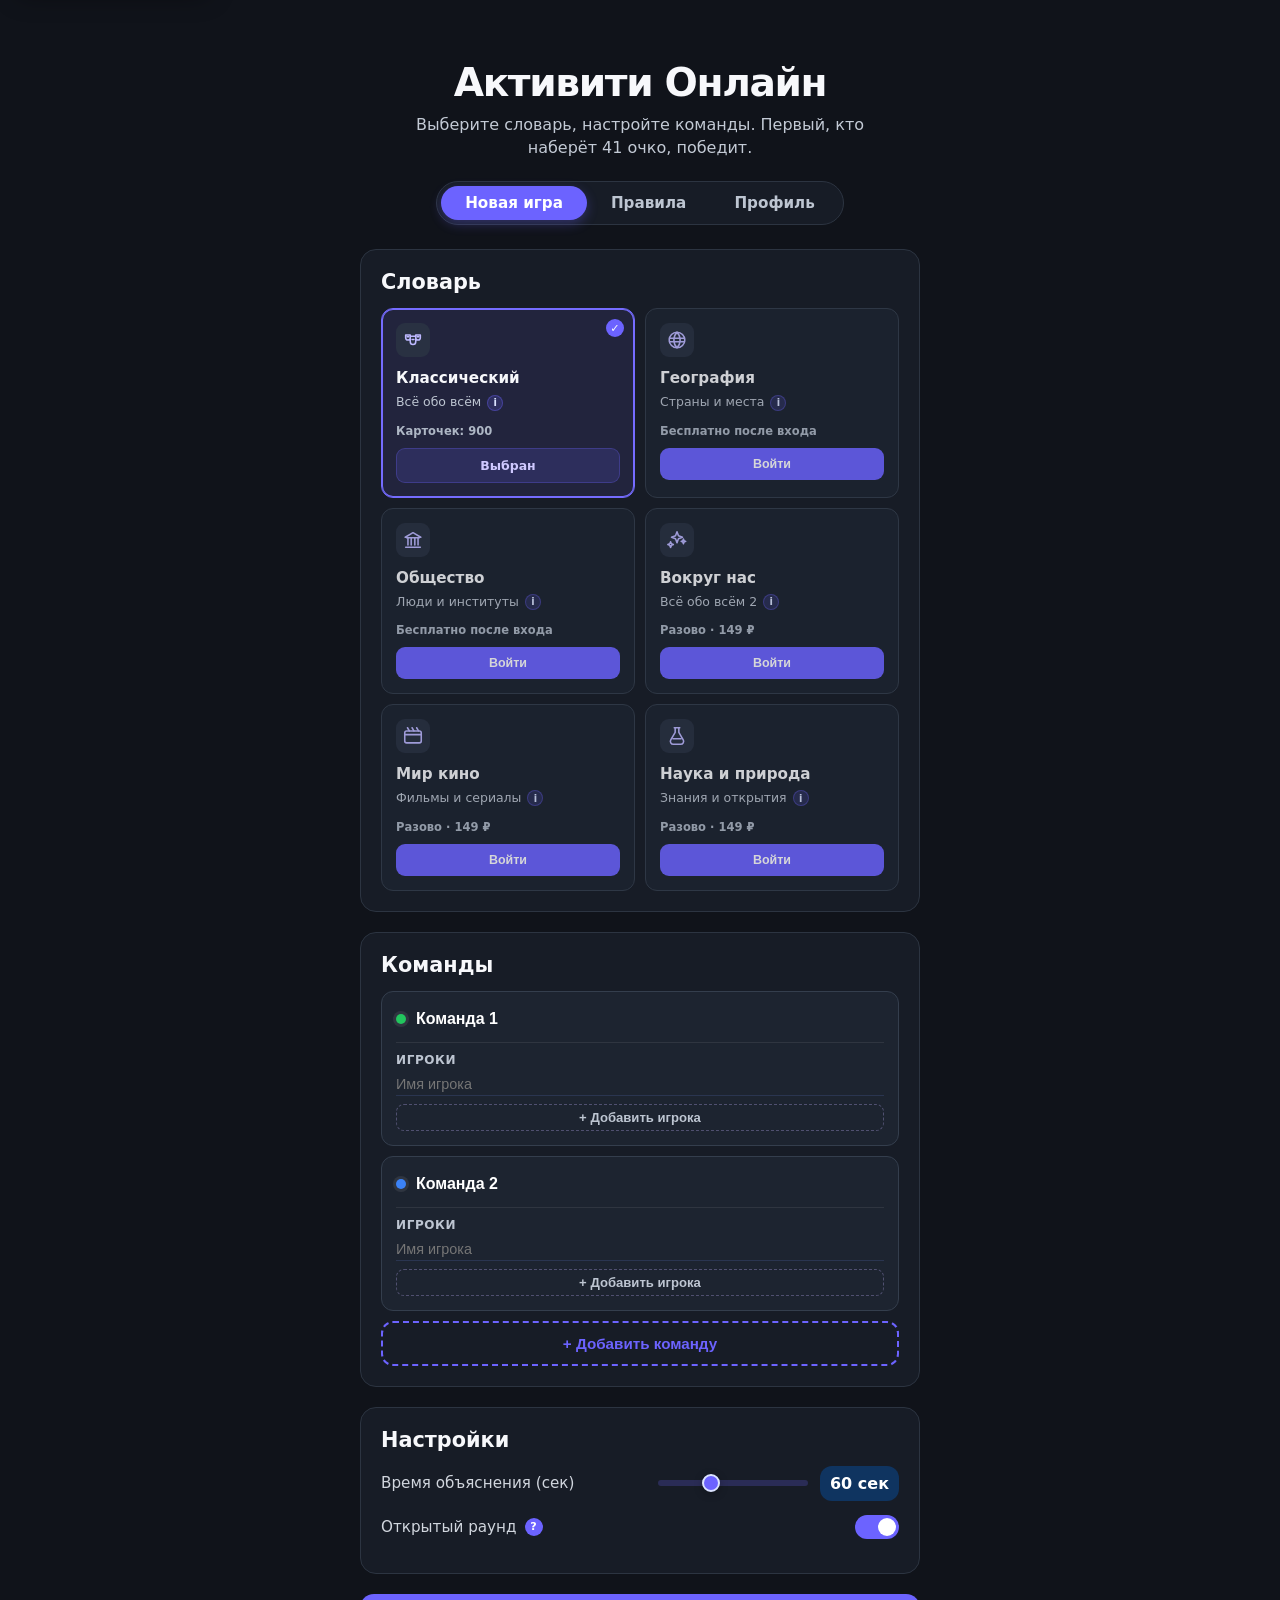
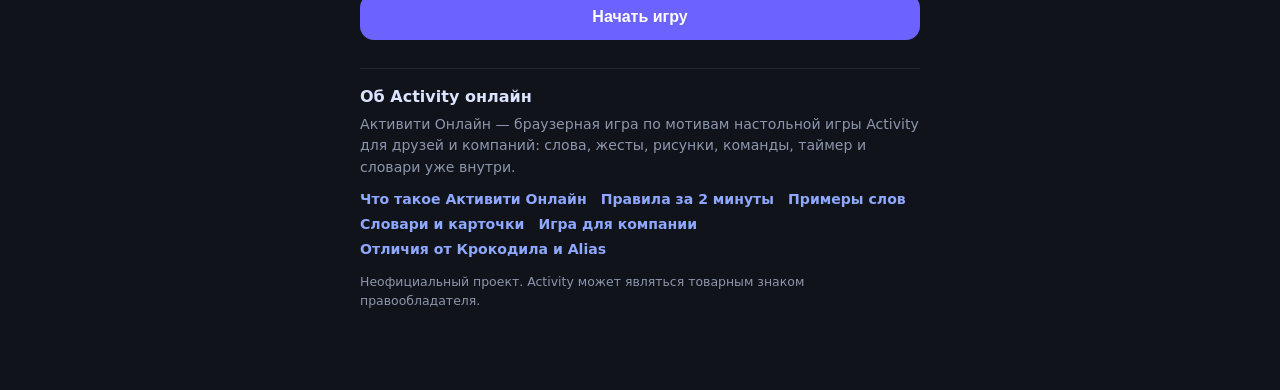
==== index.html @ 1103dc99 "Finalize one-time dictionary purchases" ====
<!-- Activity Game - Main HTML structure -->
<!DOCTYPE html>
<html lang="ru">
<head>
<meta charset="UTF-8"/>
<meta name="viewport" content="width=device-width, initial-scale=1.0"/>
<!-- Yandex.Metrika counter -->
<script type="text/javascript">
    (function(m,e,t,r,i,k,a){
        m[i]=m[i]||function(){(m[i].a=m[i].a||[]).push(arguments)};
        m[i].l=1*new Date();
        for (var j = 0; j < document.scripts.length; j++) {if (document.scripts[j].src === r) { return; }}
        k=e.createElement(t),a=e.getElementsByTagName(t)[0],k.async=1,k.src=r,a.parentNode.insertBefore(k,a)
    })(window, document,'script','https://mc.yandex.ru/metrika/tag.js?id=109002969', 'ym');

    ym(109002969, 'init', {ssr:true, webvisor:true, clickmap:true, ecommerce:"dataLayer", referrer: document.referrer, url: location.href, accurateTrackBounce:true, trackLinks:true});
</script>
<!-- /Yandex.Metrika counter -->
<title>Активити Онлайн — играть в Activity онлайн с друзьями</title>
<meta name="description" content="Активити Онлайн — браузерная версия настольной игры Activity. Объясняйте слова словами, жестами и рисунками, запускайте партии до 6 команд и играйте без установки приложений.">
<meta name="keywords" content="активити онлайн, activity онлайн, играть в активити онлайн, activity игра, настольная игра активити, игра для компании онлайн">
<meta name="yandex-verification" content="a94edf4eee889378">
<link rel="canonical" href="https://activity-game.ru/">
<meta property="og:type" content="website">
<meta property="og:url" content="https://activity-game.ru/">
<meta property="og:site_name" content="Активити Онлайн">
<meta property="og:title" content="Активити Онлайн — играть в Activity онлайн с друзьями">
<meta property="og:description" content="Активити Онлайн — браузерная версия настольной игры Activity. Объясняйте слова словами, жестами и рисунками. До 6 команд, три режима объяснения и игра без установки.">
<meta name="twitter:card" content="summary">
<meta name="twitter:title" content="Активити Онлайн — играть в Activity онлайн с друзьями">
<meta name="twitter:description" content="Активити Онлайн — браузерная версия настольной игры Activity. Объясняйте слова словами, жестами и рисунками прямо в браузере.">
<link rel="icon" type="image/svg+xml" href="/favicon.svg">
<link rel="stylesheet" href="style.css">
<script type="application/ld+json">
{
  "@context": "https://schema.org",
  "@type": "WebApplication",
  "name": "Активити Онлайн",
  "alternateName": "Activity Online",
  "url": "https://activity-game.ru/",
  "applicationCategory": "GameApplication",
  "operatingSystem": "Any",
  "inLanguage": "ru",
  "description": "Браузерная игра по мотивам настольной игры Activity: объясняйте слова словами, жестами и рисунками, играйте до 6 команд без установки приложения.",
  "offers": {
    "@type": "Offer",
    "price": "0",
    "priceCurrency": "RUB"
  },
  "genre": ["party game", "word game", "board game"],
  "isAccessibleForFree": true
}
</script>
</head>
<body>
<a class="skip-link" href="#screen-setup" onclick="showScreen('setup')">К настройке игры</a>
<noscript><div><img src="https://mc.yandex.ru/watch/109002969" style="position:absolute; left:-9999px;" alt="" /></div></noscript>

<!-- SETUP -->
<div class="screen active" id="screen-setup">
  <h1>Активити Онлайн</h1>
  <p class="subtitle">Выберите словарь, настройте команды. Первый, кто наберёт 41 очко, победит.</p>
  <nav class="nav-pill" aria-label="Основная навигация">
    <button type="button" class="nav-item active" aria-current="page" onclick="showScreen('setup')">Новая игра</button>
    <button type="button" class="nav-item" onclick="showScreen('rules')">Правила</button>
    <button type="button" class="nav-item" onclick="showScreen('profile')">Профиль</button>
  </nav>
  <div class="section">
    <h2>Словарь</h2>
    <div class="dict-grid" id="dict-grid">
      <div style="color:#bdc5d1;font-size:.9rem;grid-column:span 2">Загрузка словарей…</div>
    </div>
    <div class="dict-message" id="dict-message" role="status" aria-live="polite" hidden></div>
  </div>

  <div class="section">
    <h2>Команды</h2>
    <div id="teams-container"></div>
    <button class="add-team-btn" id="add-team-btn">+ Добавить команду</button>
  </div>
  <div class="section">
    <h2>Настройки</h2>
    <div class="setting-row">
      <label>Время объяснения (сек)</label>
      <div class="time-slider-wrap">
        <input type="range" id="turn-time" min="30" max="120" step="10" value="60">
        <div class="time-slider-value"><span id="turn-time-value">60</span> сек</div>
      </div>
    </div>
    <div class="setting-row">
      <label>
        Открытый раунд
        <span class="tooltip-trigger">?
          <span class="tooltip-text">С вероятностью 10% выпадает красная карточка («Открытый раунд»). Все команды угадывают слово одновременно. Угадавшая команда получает столько очков, сколько указано на карточке (3, 4 или 5). Если угадает соперник — исполнитель получает +2 очка утешения.</span>
        </span>
      </label>
      <label class="switch">
        <input type="checkbox" id="open-round-enabled" checked>
        <span class="slider"></span>
      </label>
    </div>
  </div>
  <button class="btn btn-primary" id="start-btn">Начать игру</button>
  <button class="btn btn-secondary" id="continue-game-btn" style="display: none;">Продолжить игру</button>
  <div class="seo-panel">
    <h2>Об Activity онлайн</h2>
    <p>Активити Онлайн — браузерная игра по мотивам настольной игры Activity для друзей и компаний: слова, жесты, рисунки, команды, таймер и словари уже внутри.</p>
    <nav class="seo-links" aria-label="Полезные страницы">
      <a href="/activity-online/">Что такое Активити Онлайн</a>
      <a href="/rules/">Правила за 2 минуты</a>
      <a href="/words/">Примеры слов</a>
      <a href="/dictionaries/">Словари и карточки</a>
      <a href="/games-for-company/">Игра для компании</a>
      <a href="/crocodile-alias-activity/">Отличия от Крокодила и Alias</a>
    </nav>
    <p class="brand-note">Неофициальный проект. Activity может являться товарным знаком правообладателя.</p>
  </div>
</div>

<!-- RULES -->
<div class="screen" id="screen-rules">
  <div class="screen-title">Активити</div>
  <nav class="nav-pill" aria-label="Основная навигация">
    <button type="button" class="nav-item" onclick="showScreen('setup')">Новая игра</button>
    <button type="button" class="nav-item active" aria-current="page" onclick="showScreen('rules')">Правила</button>
    <button type="button" class="nav-item" onclick="showScreen('profile')">Профиль</button>
  </nav>
  
  <div class="section">
    <h2>Суть игры</h2>
    <p>Команды объясняют слова тремя способами: словами, пантомимой или рисунком. Побеждает команда, которая первой доберётся до <span class="highlight">41 очка</span>.</p>
  </div>

  <div class="section">
    <h2>Ход игры</h2>
    <ul class="rule-list">
      <li>На каждой клетке поля фишка команды определяет тип задания.</li>
      <li>Игрок выбирает сложность (3, 4 или 5 очков), слово открывается только ему (7 секунд на просмотр).</li>
      <li>На объяснение даётся выбранное в настройках время (по умолчанию 60 секунд). Если команда угадала — фишка перемещается вперёд на количество очков.</li>
    </ul>
  </div>

  <div class="section">
    <h2>Открытый раунд <span style="color:#ef4444">(Красная карточка)</span></h2>
    <p>С вероятностью 10% раунд становится «Открытым»:</p>
    <ul class="rule-list">
      <li>Все команды угадывают слово одновременно.</li>
      <li>Угадавшая команда получает столько очков, <strong>сколько указано на карточке</strong> (3, 4 или 5).</li>
      <li>Если угадала <strong>команда соперников</strong> — исполнитель получает <strong>+2 очка утешения</strong>.</li>
    </ul>
  </div>

  <div class="section">
    <h2>Особые правила</h2>
    <ul class="rule-list">
      <li><strong>Столкновение:</strong> Если вы встали на клетку, где уже стоит другая команда, она отступает на 1 клетку назад.</li>
      <li><strong>Штрафы:</strong> За нарушение правил (слова в пантомиме, буквы в рисунке и т.д.) команда не получает очков в раунде.</li>
    </ul>
  </div>
</div>

<!-- PROFILE -->
<div class="screen" id="screen-profile">
  <div class="screen-title">Активити</div>
  <nav class="nav-pill" aria-label="Основная навигация">
    <button type="button" class="nav-item" onclick="showScreen('setup')">Новая игра</button>
    <button type="button" class="nav-item" onclick="showScreen('rules')">Правила</button>
    <button type="button" class="nav-item active" aria-current="page" onclick="showScreen('profile')">Профиль</button>
  </nav>

  <div class="section account-section">
    <h2>Профиль</h2>
    <p class="account-subtitle">Войдите, чтобы открыть словари и сохранять игры.</p>
    <div class="account-card" id="account-card">
      <div class="account-state">
        <div class="account-avatar placeholder" id="account-avatar">TG</div>
        <div class="account-copy">
          <div class="account-name" id="account-name">Проверяем вход…</div>
          <div class="account-meta" id="account-meta">Подключаем авторизацию</div>
        </div>
      </div>
      <div class="account-actions profile-actions">
        <div class="account-login-area" id="telegram-login-slot"></div>
        <button class="btn btn-sm btn-secondary account-logout" id="account-logout-btn" style="display:none">Выйти</button>
      </div>
    </div>
  </div>
  <div class="section stats-section">
    <h2>История и статистика</h2>
    <div id="profile-stats-content">
      <p class="stats-empty">Загружаем статистику…</p>
    </div>
  </div>
  <div class="section">
    <h2>Доступ</h2>
    <div class="purchase-card" id="purchase-bundle-card">
      <div class="purchase-head">
        <div>
          <div class="purchase-eyebrow">Выгоднее вместе</div>
          <div class="purchase-price">379 ₽ <span>вместо 447 ₽</span></div>
          <p>Вокруг нас, Мир кино и Наука и природа</p>
        </div>
        <span class="purchase-status" id="purchase-bundle-status">Нужен вход</span>
      </div>
      <button class="btn btn-primary purchase-action" id="purchase-bundle-action" type="button">Войти</button>
      <p class="purchase-note" id="purchase-bundle-note">Разовая покупка. Доступ останется в аккаунте.</p>
    </div>
    <div class="product-note">
      <p>Каждый тематический словарь можно купить отдельно за 149 ₽. «География» и «Общество» бесплатны после входа.</p>
      <div class="legal-links">
        <a href="/offer/" target="_blank" rel="noopener">Оферта</a>
        <a href="/access/" target="_blank" rel="noopener">Как получить доступ</a>
        <a href="/requisites/" target="_blank" rel="noopener">Реквизиты</a>
        <a href="/privacy/" target="_blank" rel="noopener">Приватность</a>
        <a href="/support/" target="_blank" rel="noopener">Поддержка</a>
      </div>
    </div>
  </div>
</div>

<!-- TURN START -->
<div class="screen" id="screen-turn-start">
  <div class="turn-header">
    <div class="team-badge" id="ts-badge"></div>
    <p class="cell-label" id="ts-cell-label"></p>
    <p class="explainer-line" id="ts-explainer"></p>
  </div>
  <div class="mode-block">
    <span class="mode-icon-big" id="ts-icon"></span>
    <div class="mode-name-big" id="ts-mode-name"></div>
    <p class="mode-hint" id="ts-hint"></p>
  </div>
  <div class="board-wrap" id="ts-board"></div>
  <button class="btn btn-primary" id="ts-ready-btn">
    <span>Выбрать карточку</span>
    <svg class="btn-icon" viewBox="0 0 20 20" aria-hidden="true"><path d="m7.5 4.5 5.5 5.5-5.5 5.5"/></svg>
  </button>
  <button class="btn btn-secondary" id="ts-back-to-menu-btn">
    <svg class="btn-icon" viewBox="0 0 20 20" aria-hidden="true"><path d="M12.5 4.5 7 10l5.5 5.5"/></svg>
    <span>В меню</span>
  </button>
</div>

<!-- CARD SELECTION (difficulty only, no words) -->
<div class="screen" id="screen-card-selection">
  <div class="turn-header">
    <div class="team-badge" id="cs-badge"></div>
    <p class="cell-label">выбери сложность карточки</p>
    <p class="explainer-line" id="cs-explainer"></p>
  </div>
  <div style="text-align:center;margin-bottom:20px">
    <span class="mode-pill" id="cs-mode-pill"></span>
  </div>
  <div class="diff-grid">
    <button type="button" class="diff-card" data-pts="3" aria-label="Выбрать лёгкую карточку на 3 очка">
      <div class="diff-pts easy">3</div>
      <div class="diff-label">Лёгкая</div>
      <div class="diff-moves">фишка +3</div>
    </button>
    <button type="button" class="diff-card" data-pts="4" aria-label="Выбрать среднюю карточку на 4 очка">
      <div class="diff-pts medium">4</div>
      <div class="diff-label">Средняя</div>
      <div class="diff-moves">фишка +4</div>
    </button>
    <button type="button" class="diff-card" data-pts="5" aria-label="Выбрать сложную карточку на 5 очков">
      <div class="diff-pts hard">5</div>
      <div class="diff-label">Сложная</div>
      <div class="diff-moves">фишка +5</div>
    </button>
  </div>
  <p style="color:#bdc5d1;font-size:.85rem;text-align:center;margin-bottom:14px">Слово откроется после выбора</p>
  <button class="btn btn-secondary" id="cs-back-btn">
    <svg class="btn-icon" viewBox="0 0 20 20" aria-hidden="true"><path d="M12.5 4.5 7 10l5.5 5.5"/></svg>
    <span>К полю</span>
  </button>
</div>

<!-- PREVIEW (word revealed + 10s countdown) -->
<div class="screen" id="screen-preview">
  <div class="turn-header">
    <div class="team-badge" id="pv-badge"></div>
    <p class="cell-label">запомни слово — команда отворачивается!</p>
  </div>
  <div class="preview-body">
    <span class="mode-pill preview-mode-pill" id="pv-mode-pill"></span>
    <div id="pv-open-round-alert" class="open-round-alert" style="display:none">🎭 ОТКРЫТЫЙ РАУНД!</div>
    <div class="preview-word" id="pv-word"></div>
    <div class="countdown-ring" id="pv-countdown"></div>
    <p style="color:#bdc5d1;font-size:.88rem;margin-bottom:15px">Объяснение начнётся автоматически</p>
    <button class="btn btn-secondary" onclick="sfxNavBack(); goTurnStart()">✕ Отменить ход</button>
  </div>
</div>

<!-- EXPLAINING -->
<div class="screen" id="screen-explaining">
  <div class="playing-header" style="position: relative; text-align: center; height: 40px; display: flex; align-items: center; justify-content: center;">
    <span class="mode-pill" id="ex-mode-pill"></span>
    <div class="timer" id="ex-timer" style="position: absolute; right: 0;"></div>
  </div>

  <div class="word-card">
    <div class="word-text" id="ex-word"></div>
  </div>
  <p class="pts-hint" id="ex-pts-hint"></p>

  <div class="btn-row" id="normal-btns">
    <button class="btn btn-success" id="guess-btn">✓ Угадали!</button>
    <button class="btn btn-fail" id="fail-btn">✕ Не угадали</button>
  </div>
  <div id="open-round-btns" style="display:none; text-align:center;">
    <p style="margin-bottom:10px;color:#bdc5d1">Кто угадал?</p>
    <div id="teams-btns-container" style="display:grid; grid-template-columns:1fr 1fr; gap:8px;"></div>
    <button class="btn btn-fail" id="open-fail-btn" style="margin-top:8px; padding: 12px 16px; font-size: 0.95rem;">Никто</button>
  </div>
  <button class="btn btn-secondary" onclick="sfxNavBack(); goTurnStart()" style="margin-top:8px; padding: 12px 16px;">✕ Отменить ход</button>
  <div class="pos-row" id="ex-positions"></div>
</div>

<!-- TURN RESULT -->
<div class="screen" id="screen-turn-result">
  <div class="result-body">
    <span class="outcome-icon" id="tr-icon"></span>
    <div class="outcome-text" id="tr-text"></div>
    <div class="outcome-sub" id="tr-sub"></div>
  </div>
  <div class="board-wrap" id="tr-board"></div>
  <button class="btn btn-primary" id="next-turn-btn">
    <span>Следующий ход</span>
    <svg class="btn-icon" viewBox="0 0 20 20" aria-hidden="true"><path d="m7.5 4.5 5.5 5.5-5.5 5.5"/></svg>
  </button>
  <div class="section feedback-section" id="turn-feedback-section" style="display:none">
    <h2>Оценка сложности</h2>
    <p class="feedback-copy" id="turn-feedback-copy"></p>
    <div class="feedback-rating-row">
      <button class="btn btn-secondary feedback-rating-btn" data-rated-level="3">Скорее 3</button>
      <button class="btn btn-secondary feedback-rating-btn" data-rated-level="4">Скорее 4</button>
      <button class="btn btn-secondary feedback-rating-btn" data-rated-level="5">Скорее 5</button>
    </div>
    <button class="btn btn-secondary feedback-flag-btn" id="turn-feedback-flag-btn">Слишком сложная карточка</button>
    <p class="feedback-status" id="turn-feedback-status"></p>
  </div>
</div>

<!-- GAME OVER -->
<div class="screen" id="screen-game-over">
  <div class="winner-screen">
    <span class="winner-emoji">🏆</span>
    <div class="winner-title" id="go-winner"></div>
    <p style="color:#bdc5d1;font-size:1.1rem;margin-bottom:0">побеждает!</p>
    <div class="final-list" id="go-scores"></div>
    <div id="go-summary-meta"></div>
    <div id="go-team-stats"></div>
    <div id="go-highlights"></div>
    <button class="btn btn-primary" id="restart-btn">Играть ещё раз</button>
  </div>
</div>

<!-- GAME DETAILS -->
<div class="screen" id="screen-game-details">
  <div class="turn-header">
    <div class="team-badge" id="gd-badge" style="background:#6c63ff">История</div>
    <p class="cell-label">Статистика завершённой партии</p>
  </div>
  <div id="gd-winner" class="game-details-winner"></div>
  <div id="gd-summary-meta"></div>
  <div id="gd-team-stats"></div>
  <div id="gd-highlights"></div>
  <button class="btn btn-secondary" id="gd-back-btn">
    <svg class="btn-icon" viewBox="0 0 20 20" aria-hidden="true"><path d="M12.5 4.5 7 10l5.5 5.5"/></svg>
    <span>Назад в профиль</span>
  </button>
</div>

<script src="script.js"></script>
</body>
</html>
---- style.css ----
*{box-sizing:border-box;margin:0;padding:0}
body{font-family:Inter,'Segoe UI',system-ui,-apple-system,sans-serif;background:#10131a;color:#f7f8fb;min-height:100vh;display:flex;align-items:flex-start;justify-content:center;padding:36px 0 56px;-webkit-font-smoothing:antialiased}
.skip-link{position:absolute;left:16px;top:12px;z-index:1000;transform:translateY(-160%);background:#fff;color:#10162b;border-radius:10px;padding:10px 14px;font-weight:900;text-decoration:none;box-shadow:0 8px 24px rgba(0,0,0,.35)}
.skip-link:focus{transform:translateY(0)}
.screen{width:100%;max-width:600px;padding:24px 20px;display:none}
.screen.active{display:block}
h1{font-size:clamp(2rem,7vw,2.45rem);font-weight:850;letter-spacing:-.035em;text-align:center;margin-bottom:8px}
.screen-title{font-size:clamp(2rem,7vw,2.45rem);font-weight:850;letter-spacing:-.035em;text-align:center;margin-bottom:8px}
h2{font-size:1.3rem;font-weight:700;margin-bottom:14px}
.subtitle{text-align:center;color:#c3cad5;margin:0 auto 22px;max-width:520px;line-height:1.45}
.seo-link-grid a,.keyword-cloud a,.text-link{color:#c8d3ff;text-decoration:none;font-weight:800}
.seo-link-grid a:hover,.keyword-cloud a:hover,.text-link:hover{color:#fff;text-decoration:underline}
.content-text{color:#c9d2e8;font-size:.95rem;line-height:1.65;margin-bottom:12px}
code{background:rgba(142,167,255,.12);border:1px solid rgba(142,167,255,.18);border-radius:6px;color:#dbe3ff;padding:1px 5px;font-family:ui-monospace,SFMono-Regular,Menlo,Consolas,monospace;font-size:.9em}
.seo-panel{border-top:1px solid rgba(255,255,255,.08);margin-top:28px;padding:18px 0 0}
.seo-panel h2{font-size:1rem;color:#dbe3ff;margin-bottom:8px}
.seo-panel p{font-size:.88rem;color:#8d96ad;line-height:1.55;margin-bottom:12px}
.seo-links{display:flex;flex-wrap:wrap;gap:9px 14px;margin-top:10px}
.seo-links a{color:#8ea7ff;text-decoration:none;font-weight:800;font-size:.88rem}
.seo-links a:hover{color:#fff;text-decoration:underline}
.seo-link-grid{display:grid;grid-template-columns:repeat(2,minmax(0,1fr));gap:8px;margin-top:12px}
.seo-link-grid a{background:#0f3460;border:1px solid rgba(255,255,255,.07);border-radius:10px;padding:10px;line-height:1.25;font-size:.86rem}
.brand-note{color:#8d96ad !important;font-size:.78rem !important;line-height:1.5 !important;margin-top:16px !important;margin-bottom:0 !important}
.content-page{max-width:760px}
.content-page .btn-primary{max-width:340px;margin:0 auto 20px}
.number-list{margin-left:20px;color:#d1d6de;line-height:1.55}
.number-list li{margin-bottom:10px;padding-left:4px}
.info-grid{display:grid;grid-template-columns:repeat(3,minmax(0,1fr));gap:10px}
.info-tile,.word-example,.dictionary-row{background:#0f3460;border:1px solid rgba(255,255,255,.07);border-radius:12px;padding:14px}
.info-tile strong,.word-example strong,.dictionary-row strong{display:block;color:#fff;font-size:1rem;line-height:1.25;margin-bottom:7px}
.info-tile span,.dictionary-row span{display:block;color:#b9c2da;font-size:.88rem;line-height:1.45}
.keyword-cloud{display:flex;flex-wrap:wrap;gap:9px}
.keyword-cloud a{background:#0f3460;border:1px solid rgba(142,167,255,.18);border-radius:999px;padding:8px 11px;font-size:.86rem}
.word-example-grid{display:grid;grid-template-columns:repeat(3,minmax(0,1fr));gap:10px}
.word-example span{display:inline-block;color:#8ea7ff;font-size:.75rem;font-weight:900;text-transform:uppercase;letter-spacing:.05em;margin-bottom:7px}
.word-example em{display:block;color:#bdc5d1;font-size:.84rem;line-height:1.4;font-style:normal}
.dictionary-list{display:grid;gap:10px}
.comparison-table{display:grid;gap:1px;background:rgba(255,255,255,.08);border-radius:12px;overflow:hidden}
.comparison-table>div{display:grid;grid-template-columns:.8fr 1.3fr 1.3fr;gap:1px;background:rgba(255,255,255,.08)}
.comparison-table strong,.comparison-table span{background:#0f3460;padding:12px;color:#dbe3ff;font-size:.86rem;line-height:1.35}
.comparison-table strong{color:#fff}

/* Navigation Pill */
.nav-pill {
  display: flex;
  background: #171c26;
  padding: 4px;
  border-radius: 999px;
  margin: 0 auto 24px;
  width: fit-content;
  max-width: 100%;
  border: 1px solid #2c3441;
}
.nav-item {
  border: 0;
  font-family: inherit;
  background: transparent;
  padding: 8px 24px;
  border-radius: 999px;
  cursor: pointer;
  font-size: 0.95rem;
  font-weight: 700;
  transition: all 0.2s;
  color: #bdc5d1;
}
.nav-item.active {
  background: #6c63ff;
  color: #fff;
  box-shadow: 0 4px 12px rgba(108, 99, 255, 0.3);
}
.nav-item:hover:not(.active) {
  color: #eee;
  background: rgba(255,255,255,0.05);
}
button:focus-visible,
a:focus-visible,
input:focus-visible,
.dict-card:focus-visible,
.diff-card:focus-visible,
.dict-info-trigger:focus-visible {
  outline: 3px solid rgba(142,167,255,.95);
  outline-offset: 3px;
}
.nav-item:focus-visible {
  outline-offset: 2px;
}
/* Rules Section Styles */
.rule-list {list-style:none;margin-top:10px}
.rule-list li {margin-bottom:12px;padding-left:20px;position:relative;color:#d1d6de;line-height:1.5;font-size:0.95rem}
.rule-list li::before {content:'•';color:#6c63ff;position:absolute;left:0;font-weight:bold}
.highlight {color:#fff;font-weight:600}

/* Buttons */
.btn{display:flex;align-items:center;justify-content:center;gap:8px;padding:14px 20px;border:none;border-radius:14px;font-size:1rem;font-weight:700;cursor:pointer;transition:transform .1s;width:100%;margin-bottom:10px}
.btn-icon{width:20px;height:20px;fill:none;stroke:currentColor;stroke-width:2;stroke-linecap:round;stroke-linejoin:round;flex:0 0 auto}
.btn:active{transform:scale(.97)}
.btn-primary{background:#6c63ff;color:#fff}
.btn-success{background:#22c55e;color:#fff;font-size:1.15rem;padding:18px}
.btn-fail{background:#ef4444;color:#fff;font-size:1.15rem;padding:18px}
.btn-danger{background:#ef4444;color:#fff}
.btn-secondary{background:#29313d;color:#f7f8fb;border:1px solid #3a4452}
.btn-sm{padding:8px 14px;font-size:.85rem;width:auto;border-radius:8px;margin-bottom:0}
.btn-row{display:flex;gap:10px;margin-bottom:10px}
.btn-row .btn{margin-bottom:0}

/* Setup */
.section{background:#171c26;border:1px solid #2c3441;border-radius:16px;padding:20px;margin-bottom:20px}
.account-section{display:flex;flex-direction:column;gap:14px}
.account-card{background:#1d2430;border:1px solid #313a48;border-radius:14px;padding:14px}
.account-state{display:flex;align-items:center;gap:12px}
.account-state{margin-bottom:12px}
.account-avatar{width:48px;height:48px;border-radius:50%;display:flex;align-items:center;justify-content:center;background:#6c63ff;color:#fff;font-weight:800;font-size:.95rem;flex-shrink:0;overflow:hidden}
.account-avatar.placeholder{background:linear-gradient(135deg,#6c63ff,#3b82f6)}
.account-avatar img{width:100%;height:100%;object-fit:cover}
.account-copy{min-width:0}
.account-name{font-size:1rem;font-weight:800;color:#fff;line-height:1.2}
.account-meta{font-size:.85rem;color:#bdc5d1;line-height:1.4;margin-top:4px}
.account-subtitle{color:#bdc5d1;font-size:.9rem;line-height:1.45}
.account-actions{display:flex;align-items:center;justify-content:space-between;gap:10px}
.profile-actions{margin-top:4px}
.account-login-area{display:flex;justify-content:flex-start;min-height:40px}
.account-login-area:empty{display:none}
.account-note{font-size:.82rem;color:#bdc5d1;line-height:1.45}
.purchase-card{background:#1d2430;border:1px solid #3b4657;border-radius:14px;padding:16px}
.purchase-head{display:flex;align-items:flex-start;justify-content:space-between;gap:14px;margin-bottom:14px}
.purchase-eyebrow{font-size:.72rem;font-weight:850;letter-spacing:.04em;text-transform:uppercase;color:#b8b0ff;margin-bottom:5px}
.purchase-price{font-size:1.35rem;font-weight:900;color:#fff;line-height:1.15}
.purchase-price span{font-size:.8rem;font-weight:700;color:#c7cdd6;text-decoration:line-through;text-decoration-thickness:1px}
.purchase-head p{font-size:.84rem;color:#d1d6de;margin-top:6px;max-width:330px;line-height:1.4}
.purchase-status{display:inline-flex;align-items:center;border-radius:999px;background:#293142;border:1px solid #465164;color:#f1f3f6;padding:6px 9px;font-size:.72rem;font-weight:800;white-space:nowrap}
.purchase-action{margin:0}
.purchase-action:disabled{opacity:.52;cursor:not-allowed;transform:none}
.purchase-note{font-size:.78rem;color:#c7cdd6;line-height:1.4;margin-top:9px}
.telegram-login-stack{display:flex;flex-direction:column;align-items:flex-start;gap:10px}
.telegram-switch-btn{background:transparent;border:1px solid rgba(142,167,255,.4);color:#c8d3ff}
.telegram-switch-btn:hover{border-color:#8ea7ff;color:#fff}
.telegram-switch-note{max-width:340px}
.account-logout{flex-shrink:0;margin-bottom:0}
.stats-grid{display:grid;grid-template-columns:repeat(2,minmax(0,1fr));gap:10px;margin-bottom:14px}
.stat-card{background:#0f3460;border:1px solid rgba(255,255,255,.06);border-radius:12px;padding:14px}
.stat-label{font-size:.78rem;color:#bdc5d1;text-transform:uppercase;letter-spacing:.05em;margin-bottom:8px}
.stat-value{font-size:1.7rem;font-weight:900;color:#fff;line-height:1}
.stats-subtitle{font-size:.88rem;font-weight:800;color:#fff;margin:16px 0 10px}
.stats-empty{font-size:.9rem;color:#bdc5d1;line-height:1.5}
.games-list{display:flex;flex-direction:column;gap:10px}
.game-item{background:#0f3460;border:1px solid rgba(255,255,255,.06);border-radius:12px;padding:12px 14px}
.game-item.clickable{cursor:pointer;transition:transform .12s,border-color .12s,background .12s}
.game-item.clickable:hover{transform:translateY(-1px);border-color:rgba(108,99,255,.35);background:#133d6b}
.game-item-head{display:flex;align-items:flex-start;justify-content:space-between;gap:12px;margin-bottom:8px}
.game-winner{font-weight:800;color:#fff;line-height:1.2}
.game-date{font-size:.8rem;color:#bdc5d1;flex-shrink:0}
.game-meta{display:flex;flex-wrap:wrap;gap:6px}
.game-tag{background:#16213e;border-radius:999px;padding:4px 8px;font-size:.76rem;color:#b9c2da}
.game-open{margin-top:10px;font-size:.8rem;font-weight:700;color:#8ea7ff}
.requisites-link{color:#8ea7ff;font-weight:700;word-break:break-word}
.requisites-link:hover{color:#c8d3ff}
.team-block{background:#1d2430;border:1px solid #343e4d;border-radius:12px;padding:14px;margin-bottom:10px}
.team-header{display:flex;align-items:center;gap:10px}
.team-color-dot{width:10px;height:10px;border-radius:50%;flex:0 0 auto;box-shadow:0 0 0 3px rgba(255,255,255,.08)}
.team-name-input{background:transparent;border:none;color:#fff;font-size:1rem;font-weight:750;padding:4px 0;outline:none;flex:1;min-width:0}
.add-team-btn{background:none;border:2px dashed #6c63ff;color:#6c63ff;border-radius:12px;padding:12px;width:100%;cursor:pointer;font-size:.95rem;font-weight:600}
.add-team-btn:hover{background:#6c63ff22}
.setting-row{display:flex;align-items:center;justify-content:space-between;margin-bottom:14px}
.setting-row label{font-size:.95rem;color:#d1d6de;display:flex;align-items:center;gap:8px}
/* Time slider */
.time-slider-wrap{display:flex;align-items:center;gap:12px;min-width:220px;justify-content:flex-end}
#turn-time{-webkit-appearance:none;appearance:none;width:150px;height:6px;border-radius:999px;background:rgba(108,99,255,.22);outline:none}
#turn-time::-webkit-slider-thumb{-webkit-appearance:none;appearance:none;width:18px;height:18px;border-radius:50%;background:#6c63ff;border:2px solid #dbe3ff;box-shadow:0 2px 8px rgba(0,0,0,.25);cursor:pointer}
#turn-time::-moz-range-thumb{width:18px;height:18px;border-radius:50%;background:#6c63ff;border:2px solid #dbe3ff;box-shadow:0 2px 8px rgba(0,0,0,.25);cursor:pointer}
#turn-time::-moz-range-track{height:6px;border-radius:999px;background:rgba(108,99,255,.22)}
.time-slider-value{min-width:72px;text-align:center;background:#0f3460;border-radius:12px;padding:8px 10px;color:#fff;font-weight:800}
/* Switch */
.switch{position:relative;display:inline-block;width:44px;height:24px}
.switch input{opacity:0;width:0;height:0}
.slider{position:absolute;cursor:pointer;top:0;left:0;right:0;bottom:0;background-color:#374151;transition:.4s;border-radius:24px}
.slider:before{position:absolute;content:"";height:18px;width:18px;left:3px;bottom:3px;background-color:white;transition:.4s;border-radius:50%}
input:checked+.slider{background-color:#6c63ff}
input:checked+.slider:before{transform:translateX(20px)}
/* Tooltip */
.tooltip-trigger{display:inline-flex;align-items:center;justify-content:center;width:18px;height:18px;background:#6c63ff;color:#fff;border-radius:50%;font-size:.7rem;cursor:help;font-weight:bold;position:relative}
.tooltip-trigger .tooltip-text{visibility:hidden;width:450px !important;background:#1a1a2e !important;color:#fff !important;text-align:left;padding:20px !important;border-radius:12px !important;position:absolute;z-index:100 !important;bottom:150% !important;left:50% !important;margin-left:-225px !important;font-size:.95rem !important;line-height:1.6 !important;opacity:0;transition:opacity .2s;box-shadow:0 8px 24px rgba(0,0,0,0.5) !important;border:1px solid #6c63ff !important;font-weight:400 !important}
.tooltip-trigger:hover .tooltip-text{visibility:visible !important;opacity:1 !important}

/* Board */
.board-wrap{background:#171c26;border:1px solid #2c3441;border-radius:16px;padding:14px;margin-bottom:16px}
.board-info{font-size:.82rem;margin-bottom:12px;display:flex;flex-wrap:wrap;gap:7px}
.board-team-label{display:inline-flex;align-items:center;gap:7px;background:#202733;border:1px solid #343e4d;border-radius:999px;padding:6px 9px;color:#f3f5f8;min-width:0}
.board-team-dot{width:9px;height:9px;border-radius:50%;display:inline-block;flex:0 0 auto}
.board-team-name{font-weight:700;overflow:hidden;text-overflow:ellipsis;white-space:nowrap;max-width:150px}
.board-team-position{color:#fff;font-weight:850;font-variant-numeric:tabular-nums}
.board-grid{display:grid;gap:4px}
.board-cell{position:relative;container-type:inline-size;border-radius:10px;display:flex;flex-direction:column;align-items:center;justify-content:center;aspect-ratio:1;overflow:hidden;min-height:0;border:1px solid rgba(255,255,255,.05);box-shadow:inset 0 -10px 18px rgba(0,0,0,.12)}
.board-cell.mode-e{background:#3d3180}
.board-cell.mode-a{background:#7a1e1e}
.board-cell.mode-d{background:#7a5500}
.board-cell.start-cell{box-shadow:inset 0 0 0 1px rgba(255,255,255,.24), inset 0 -10px 18px rgba(0,0,0,.12)}
.board-cell.fin-cell{background:linear-gradient(180deg,#24513a,#173a2a);border:1px solid rgba(34,197,94,.58);box-shadow:inset 0 0 0 1px rgba(34,197,94,.22), inset 0 -10px 18px rgba(0,0,0,.14)}
.board-cell.empty{background:transparent}
/* строки и разделители змейки */
.board-rows{display:flex;flex-direction:column}
.board-row{display:grid;grid-template-columns:repeat(7,1fr);gap:5px}
.board-turn{height:18px;display:grid;grid-template-columns:repeat(7,1fr);gap:5px;align-items:center;margin:1px 0}
.board-turn span{width:100%;height:16px;border-radius:8px;display:flex;align-items:center;justify-content:center;background:#253259;border:1px solid rgba(142,167,255,.28);color:#dbe3ff;box-shadow:0 4px 10px rgba(0,0,0,.18)}
.board-turn svg{width:12px;height:12px;display:block;overflow:visible;fill:none;stroke:currentColor;stroke-width:2;stroke-linecap:round;stroke-linejoin:round;transform:translateY(1px)}
.turn-right .turn-down{grid-column:7;justify-self:center}
.turn-left .turn-down{grid-column:1;justify-self:center}
.cn{position:relative;z-index:2;font-size:clamp(.84rem,3.1vw,1.05rem);font-weight:900;color:rgba(255,255,255,.86);line-height:1;text-shadow:0 1px 4px rgba(0,0,0,.28)}
.cell-caption{position:absolute;z-index:3;top:6px;left:50%;transform:translateX(-50%);font-size:.5rem;font-weight:900;line-height:1;color:rgba(255,255,255,.62);text-transform:uppercase;letter-spacing:.04em;white-space:nowrap}
.fin-cell .cell-caption{top:6px;color:#c7f9dc;font-size:.48rem;letter-spacing:0}
.fin-cell .cn{color:#f0fff5}
.board-cell.current{outline:4px solid #fff;outline-offset:-2px;z-index:3}
.board-cell.current .cn{color:#fff}
.tokens{--tok-size:10px;position:absolute;z-index:1;left:4px;right:4px;bottom:6px;display:flex;flex-wrap:wrap;gap:2px;justify-content:center;align-items:center;font-size:var(--tok-size)}
.tokens-count-1{--tok-size:clamp(13px,24cqw,18px)}
.tokens-count-2{--tok-size:clamp(12px,22cqw,17px)}
.tokens-count-3{--tok-size:clamp(11px,20cqw,16px)}
.tokens-count-4{--tok-size:clamp(10px,18cqw,15px)}
.tokens-count-5{--tok-size:clamp(9px,16cqw,13px)}
.tokens-count-6{--tok-size:clamp(8px,14cqw,12px)}
.tok{width:1em;height:1em;border-radius:50%;flex-shrink:0;border:1px solid rgba(0,0,0,.35);box-shadow:0 1px 4px rgba(0,0,0,.28)}
.tokens-cluster{left:50%;right:auto;top:56%;bottom:auto;width:0;height:0;display:block;transform:translate(-50%,-50%)}
.start-cell .tokens-cluster,.fin-cell .tokens-cluster{top:60%}
.tokens-cluster .tok{position:absolute;left:0;top:0;border-width:1px;transform:translate(calc(-50% + var(--tx)),calc(-50% + var(--ty)))}
.board-legend{display:grid;grid-template-columns:repeat(3,minmax(0,1fr));gap:6px;margin-top:12px}
.leg{display:flex;align-items:center;justify-content:center;gap:7px;min-width:0;border:1px solid #343e4d;border-radius:9px;padding:8px 6px;font-size:.78rem;font-weight:700;color:#e6e9ee;background:#202733}
.leg-dot{width:10px;height:10px;border-radius:3px;flex-shrink:0}

/* Mode pill */
.mode-pill{display:inline-flex;align-items:center;gap:6px;border-radius:999px;padding:5px 14px;font-size:.9rem;font-weight:700}
.mode-pill.mode-e{background:#3d3180}
.mode-pill.mode-a{background:#7a1e1e}
.mode-pill.mode-d{background:#7a5500}

/* Turn start */
.turn-header{text-align:center;margin-bottom:20px}
.team-badge{display:inline-block;border-radius:999px;padding:7px 22px;font-weight:700;font-size:1.1rem;color:#fff;margin-bottom:5px}
.cell-label{font-size:.88rem;color:#bdc5d1}
.mode-block{text-align:center;margin:12px 0 18px}
.mode-icon-big{font-size:3.5rem;display:block;margin-bottom:8px}
.mode-name-big{font-size:1.7rem;font-weight:800;margin-bottom:6px}
.mode-hint{color:#bdc5d1;font-size:.92rem;max-width:320px;margin:0 auto;line-height:1.5}

/* Card selection — difficulty only */
.diff-grid{display:grid;grid-template-columns:1fr 1fr 1fr;gap:12px;margin-bottom:16px}
.diff-card{display:block;width:100%;font-family:inherit;color:inherit;background:#16213e;border:2px solid #2a2a4a;border-radius:16px;padding:20px 10px;text-align:center;cursor:pointer;transition:border-color .15s,transform .1s}
.diff-card:hover{border-color:#6c63ff;transform:scale(1.03)}
.diff-card:active{transform:scale(.97)}
.diff-pts{font-size:2rem;font-weight:900;margin-bottom:4px}
.diff-pts.easy{color:#22c55e}
.diff-pts.medium{color:#f59e0b}
.diff-pts.hard{color:#ef4444}
.diff-label{font-size:.8rem;font-weight:600;color:#bdc5d1;margin-bottom:6px}
.diff-moves{font-size:.75rem;color:#9da7b6}

/* Preview */
.preview-body{text-align:center;padding:10px 0}
.preview-mode-pill{margin-bottom:20px;display:inline-flex}
.open-round-alert {
  background: #ef444422;
  border: 1px solid #ef4444;
  color: #ef4444;
  padding: 10px 16px;
  border-radius: 12px;
  margin-bottom: 20px;
  font-weight: 700;
  display: inline-block;
}
.preview-word{font-size:2.6rem;font-weight:900;letter-spacing:-1px;background:#16213e;border-radius:20px;padding:32px 24px;margin-bottom:20px;line-height:1.1;overflow-wrap:anywhere}
.countdown-ring{font-size:3rem;font-weight:900;color:#6c63ff;margin-bottom:8px}
.countdown-ring.urgent{color:#ef4444;animation:pulse .5s infinite alternate}

/* Explaining */
.playing-header{display:flex;align-items:center;justify-content:space-between;margin-bottom:14px}
.timer{font-size:2rem;font-weight:800}
.timer.urgent{color:#ef4444;animation:pulse .5s infinite alternate}
@keyframes pulse{from{opacity:1}to{opacity:.4}}
.word-card{background:#16213e;border-radius:20px;padding:36px 24px;text-align:center;margin-bottom:14px;min-height:150px;display:flex;align-items:center;justify-content:center}
.word-text{font-size:2.4rem;font-weight:900;letter-spacing:-1px;line-height:1.1;overflow-wrap:anywhere}
.pts-hint{color:#bdc5d1;font-size:.85rem;text-align:center;margin-bottom:14px}
.pos-row{display:flex;gap:6px;flex-wrap:wrap;margin-top:8px}
.pos-badge{background:#16213e;border-radius:8px;padding:4px 10px;font-size:.82rem;color:#bdc5d1}

/* Tooltip */
.tooltip-trigger{position:relative;display:inline-flex;align-items:center;justify-content:center;width:18px;height:18px;background:#6c63ff;color:#fff;border-radius:50%;font-size:.7rem;cursor:help}
.tooltip-text{visibility:hidden;width:200px;background:#333;color:#fff;text-align:center;padding:8px;border-radius:6px;position:absolute;z-index:1;bottom:125%;left:50%;margin-left:-100px;font-size:.8rem;line-height:1.2;opacity:0;transition:opacity .3s}
.tooltip-trigger:hover .tooltip-text{visibility:visible;opacity:1}

/* Dictionary selection */
.dict-grid{display:grid;grid-template-columns:repeat(2,minmax(0,1fr));gap:10px}
.dict-card{background:#1d2430;border:1px solid #343e4d;border-radius:12px;padding:14px;cursor:pointer;position:relative;transition:border-color .15s,background .15s,transform .15s;user-select:none;text-align:left;z-index:0}
.dict-card:hover:not(.locked){border-color:#6c63ff}
.dict-card.selected{border-color:#756cff;background:#22243d;box-shadow:inset 0 0 0 1px #756cff}
.dict-card.locked{opacity:.82;cursor:default}
.dict-card:hover,
.dict-card:focus-within{z-index:30}
.dict-icon{display:flex;align-items:center;justify-content:center;width:34px;height:34px;border-radius:9px;background:#293142;color:#bdb8ff;margin-bottom:12px}
.dict-icon svg{width:22px;height:22px;fill:none;stroke:currentColor;stroke-width:1.7;stroke-linecap:round;stroke-linejoin:round}
.dict-name{font-weight:800;font-size:.95rem;line-height:1.25;margin-bottom:3px}
.dict-sub-row{display:flex;align-items:center;justify-content:flex-start;gap:6px;min-height:1.4em;margin-bottom:10px}
.dict-sub{font-size:.78rem;color:#bdc5d1;line-height:1.3}
.dict-info-trigger{position:relative;display:inline-flex;align-items:center;justify-content:center;width:16px;height:16px;border-radius:50%;background:rgba(108,99,255,.18);border:1px solid rgba(108,99,255,.38);color:#dbe3ff;font-size:.62rem;font-weight:800;cursor:help;flex:0 0 auto}
.dict-info-trigger:focus .dict-info-tooltip,
.dict-info-trigger:hover .dict-info-tooltip{visibility:visible;opacity:1}
.dict-info-tooltip{visibility:hidden;opacity:0;transition:opacity .18s ease;position:absolute;z-index:40;left:50%;top:calc(100% + 10px);transform:translateX(-50%);width:210px;padding:10px 12px;border-radius:12px;background:rgba(8,15,32,.98);border:1px solid rgba(142,167,255,.18);box-shadow:0 14px 28px rgba(0,0,0,.34);color:#eef2ff;font-size:.75rem;line-height:1.45;font-weight:500;text-align:left;pointer-events:none}
.dict-info-tooltip::before{content:"";position:absolute;left:50%;top:-6px;transform:translateX(-50%) rotate(45deg);width:12px;height:12px;background:rgba(8,15,32,.98);border-left:1px solid rgba(142,167,255,.18);border-top:1px solid rgba(142,167,255,.18)}
.dict-words{font-size:.72rem;color:#aeb7c5;font-weight:650}
.dict-badge{position:absolute;top:8px;right:8px;background:#29313d;border-radius:6px;padding:2px 6px;font-size:.65rem;color:#bdc5d1;font-weight:700}
.dict-check{position:absolute;top:10px;right:10px;background:#6c63ff;border-radius:50%;width:18px;height:18px;display:flex;align-items:center;justify-content:center;font-size:.7rem;line-height:1}
.dict-buy-btn{margin-top:10px;width:100%;border:none;border-radius:9px;background:#6c63ff;color:#fff;padding:9px 10px;font-size:.78rem;font-weight:800;cursor:pointer;transition:filter .15s,transform .15s}
.dict-buy-btn:hover{filter:brightness(1.08)}
.dict-buy-btn:active{transform:translateY(1px)}
.dict-buy-btn:disabled{opacity:.5;cursor:not-allowed;filter:none;transform:none}
.dict-select-btn,.dict-state-pill{margin-top:10px;width:100%;border-radius:9px;padding:9px 10px;font-size:.78rem;font-weight:800;text-align:center}
.dict-select-btn{border:1px solid rgba(108,99,255,.45);background:rgba(108,99,255,.12);color:#dbe3ff;cursor:pointer;transition:filter .15s,transform .15s,border-color .15s}
.dict-select-btn:hover{filter:brightness(1.05);border-color:#8c84ff}
.dict-select-btn:active{transform:translateY(1px)}
.dict-state-pill{background:rgba(108,99,255,.16);border:1px solid rgba(108,99,255,.28);color:#cfc9ff}
.dict-message{margin-top:10px;border:1px solid rgba(142,167,255,.22);background:rgba(142,167,255,.09);border-radius:10px;padding:10px 12px;color:#dbe3ff;font-size:.84rem;line-height:1.4}
.dict-message.warning{border-color:rgba(245,158,11,.34);background:rgba(245,158,11,.11);color:#fde6bd}
.dict-message.success{border-color:rgba(34,197,94,.32);background:rgba(34,197,94,.1);color:#c8f7d5}
.product-note{margin-top:14px;padding-top:14px;border-top:1px solid rgba(255,255,255,.08)}
.product-note p{font-size:.84rem;color:#b9c2da;line-height:1.45;margin-bottom:8px}
.legal-links{display:flex;flex-wrap:wrap;gap:10px;margin-top:10px}
.legal-links a{color:#8ea7ff;font-weight:700;text-decoration:none}
.legal-links a:hover{color:#c8d3ff;text-decoration:underline}

/* Players in setup */
.players-section{margin-top:10px;padding-top:10px;border-top:1px solid rgba(255,255,255,.08)}
.players-label{
  font-size:.75rem;
  color:#bdc5d1;
  margin-bottom:6px;
  font-weight:700;
  text-transform:uppercase;
  letter-spacing:.05em
}
.player-row{display:flex;align-items:center;gap:6px;margin-bottom:6px}
.player-input{
  background:transparent;
  border:none;
  border-bottom:1px solid #2a3550;
  color:#e0e0f0;
  font-size:.9rem;
  padding:3px 0;
  outline:none;
  flex:1;
  min-width:0
}
.player-input:focus{border-bottom-color:#6c63ff}
.add-player-btn{
  background:none;
  border:1px dashed #505070;
  color:#bdc5d1;
  border-radius:8px;
  padding:5px 12px;
  cursor:pointer;
  font-size:.82rem;
  width:100%;
  margin-top:2px;
  transition:border-color .15s,color .15s;
  font-weight: 700
}
.add-player-btn:hover{border-color:#6c63ff;color:#6c63ff}
/* Explainer badge */
.explainer-line{font-size:.9rem;color:#bdc5d1;text-align:center;margin-top:6px}
.explainer-line strong{color:#fff}

/* Turn result */
.result-body{text-align:center;padding:16px 0 12px;margin-bottom:12px}
.outcome-icon{font-size:3.5rem;display:block;margin-bottom:8px}
.outcome-text{font-size:1.3rem;font-weight:700;margin-bottom:4px}
.outcome-sub{color:#bdc5d1;font-size:.9rem}
.feedback-section{padding:16px}
.feedback-copy{color:#c9d2e8;font-size:.92rem;line-height:1.45;margin-bottom:12px}
.feedback-rating-row{display:grid;grid-template-columns:repeat(3,minmax(0,1fr));gap:10px;margin-bottom:10px}
.feedback-rating-btn{margin-bottom:0}
.feedback-rating-btn.is-selected{background:#6c63ff;color:#fff;border:1px solid rgba(255,255,255,.18)}
.feedback-flag-btn{width:100%;margin:0 0 10px;background:rgba(255,255,255,.04)}
.feedback-flag-btn.is-selected{background:#7a1f2e;color:#fff;border:1px solid rgba(255,255,255,.18)}
.feedback-status{min-height:1.2em;font-size:.84rem;color:#bdc5d1}

/* Game over */
.winner-screen{text-align:center}
.winner-emoji{font-size:5rem;display:block;margin-bottom:12px}
.winner-title{font-size:2.2rem;font-weight:900;line-height:1.1;margin-bottom:8px;overflow-wrap:anywhere}
.final-list{background:#16213e;border-radius:14px;padding:16px;margin:20px 0;text-align:left}
.final-row{display:flex;justify-content:space-between;padding:8px 0;border-bottom:1px solid #2a2a4a;font-size:1rem}
.final-row:last-child{border-bottom:none}
.final-row.winner-row{color:#22c55e;font-weight:700}
.summary-card{background:#16213e;border-radius:16px;padding:18px;margin:16px 0;text-align:left}
.summary-card.compact{margin:14px 0;padding:16px}
.summary-grid{display:grid;grid-template-columns:repeat(2,minmax(0,1fr));gap:10px}
.summary-metric{background:#0f3460;border:1px solid rgba(255,255,255,.06);border-radius:12px;padding:12px}
.summary-metric-label{font-size:.72rem;color:#bdc5d1;text-transform:uppercase;letter-spacing:.05em;margin-bottom:6px}
.summary-metric-value{font-size:1.05rem;font-weight:800;color:#fff;line-height:1.2}
.section-title{font-size:1rem;font-weight:800;color:#fff;margin-bottom:12px}
.team-stats-grid{display:grid;gap:12px;margin:16px 0}
.team-summary-card{background:#16213e;border-radius:16px;padding:16px;text-align:left;border:1px solid rgba(255,255,255,.06)}
.team-summary-head{display:flex;align-items:flex-start;justify-content:space-between;gap:10px;margin-bottom:12px}
.team-summary-name{font-size:1.05rem;font-weight:900;color:#fff}
.team-summary-meta{font-size:.88rem;color:#d7def7;margin-top:4px;font-weight:700;line-height:1.35}
.team-place-badge{border-radius:999px;padding:6px 10px;font-size:.78rem;font-weight:800;color:#fff;background:#253259;white-space:nowrap}
.metric-label-with-tooltip{display:inline-flex;align-items:center;gap:6px;vertical-align:middle}
.metric-tooltip-trigger{width:16px;height:16px;font-size:.62rem;background:#31416f;flex:0 0 auto}
.metric-tooltip-trigger:focus .metric-tooltip-text,
.metric-tooltip-trigger:hover .metric-tooltip-text{visibility:visible !important;opacity:1 !important}
.metric-tooltip-text{width:240px !important;left:50% !important;bottom:140% !important;margin-left:-120px !important;padding:10px 12px !important;font-size:.78rem !important;line-height:1.4 !important;border-radius:10px !important;background:#0b1731 !important;border:1px solid rgba(255,255,255,.1) !important;box-shadow:0 10px 24px rgba(0,0,0,.35) !important;text-transform:none !important;letter-spacing:normal !important}
.team-mode-stats{display:grid;grid-template-columns:repeat(3,minmax(0,1fr));gap:10px;margin:0 0 14px}
.mode-stat-card{display:flex;align-items:center;gap:10px;background:#0f3460;border:1px solid rgba(255,255,255,.06);border-radius:14px;padding:12px;min-width:0}
.mode-progress{--progress:0%;--accent:#6c63ff;position:relative;width:56px;height:56px;border-radius:50%;background:conic-gradient(var(--accent) var(--progress), rgba(255,255,255,.09) 0);display:flex;align-items:center;justify-content:center;flex:0 0 auto}
.mode-progress::before{content:'';position:absolute;inset:6px;border-radius:50%;background:#16213e}
.mode-progress-value{position:relative;z-index:1;font-size:.72rem;font-weight:900;color:#fff}
.mode-stat-copy{min-width:0}
.mode-stat-name{font-size:.78rem;font-weight:800;color:#dbe5ff;line-height:1.2}
.mode-stat-value{margin-top:4px;font-size:.98rem;font-weight:900;color:#fff}
.player-stats-table{width:100%;border-collapse:collapse}
.player-stats-table th{font-size:.72rem;color:#8ea0c5;text-transform:uppercase;letter-spacing:.04em;font-weight:800;padding:0 0 8px;text-align:right}
.player-stats-table th:first-child,.player-stats-table td:first-child{text-align:left}
.player-stats-table td{padding:10px 0;border-top:1px solid rgba(255,255,255,.06);font-size:.9rem;color:#e7ebff;text-align:right;vertical-align:top}
.player-stats-table tbody tr:first-child td{border-top:1px solid rgba(255,255,255,.08)}
.player-name{font-weight:800;color:#fff}
.player-leader{display:inline-flex;margin-top:5px;border-radius:999px;padding:3px 8px;font-size:.68rem;font-weight:800;color:#d9e2ff;background:#283968}
.highlights-list{display:grid;gap:10px;margin:16px 0}
.inline-highlights{margin-top:14px}
.highlight-card{background:#16213e;border:1px solid rgba(255,255,255,.06);border-radius:14px;padding:14px;text-align:left}
.summary-card.compact .highlight-card{background:#0f3460}
.highlight-label{font-size:.76rem;color:#bdc5d1;text-transform:uppercase;letter-spacing:.05em;margin-bottom:6px}
.highlight-value{font-size:.98rem;font-weight:800;color:#fff;line-height:1.35}
.summary-details{margin:14px 0 18px;text-align:left}
.summary-details summary{cursor:pointer;list-style:none;background:#16213e;border:1px solid rgba(255,255,255,.08);border-radius:14px;padding:14px 16px;color:#dbe3ff;font-weight:900}
.summary-details summary::-webkit-details-marker{display:none}
.summary-details summary::after{content:'+';float:right;color:#8ea7ff;font-weight:900}
.summary-details[open] summary{border-radius:14px 14px 0 0}
.summary-details[open] summary::after{content:'-'}
.summary-details-body{background:#121b36;border:1px solid rgba(255,255,255,.08);border-top:0;border-radius:0 0 14px 14px;padding:2px 14px 14px}
.game-details-winner{font-size:1.6rem;font-weight:900;color:#fff;text-align:center;margin-bottom:10px}
.points-col,.player-points{font-weight:900;color:#fff}

@media (max-width: 720px){
  .account-actions{flex-direction:column;align-items:stretch}
  .account-login-area{min-height:40px}
  .stats-grid{grid-template-columns:1fr}
  .game-item-head{flex-direction:column;align-items:flex-start}
  .summary-grid{grid-template-columns:1fr}
  .team-mode-stats{grid-template-columns:1fr}
  .feedback-rating-row{grid-template-columns:1fr}
  .player-stats-table{display:block;overflow-x:auto;white-space:nowrap}
  .seo-link-grid,.info-grid,.word-example-grid{grid-template-columns:1fr}
  .comparison-table>div{grid-template-columns:1fr}
}

@media (max-width: 640px){
  body{padding:20px 0 40px}
  .screen{padding:18px 14px}
  h1,.screen-title{font-size:2rem}
  .subtitle{font-size:.95rem;margin-bottom:18px}
  .section{padding:16px;margin-bottom:14px;border-radius:12px}
  .nav-pill{width:100%}
  .nav-item{flex:1;min-width:0;text-align:center}
  .nav-item{padding:8px 14px;font-size:.86rem}
  .setting-row{flex-direction:column;align-items:stretch;gap:10px}
  .time-slider-wrap{min-width:0;width:100%;justify-content:space-between}
  #turn-time{width:min(100%,180px)}
  .tooltip-trigger .tooltip-text{width:min(280px, calc(100vw - 32px)) !important;left:50% !important;margin-left:0 !important;transform:translateX(-50%) !important;padding:12px !important;font-size:.84rem !important}
  .seo-panel{margin-top:22px}
  .dict-card{padding:12px}
}

@media (max-width: 380px){
  .dict-grid{grid-template-columns:1fr}
  .purchase-head{flex-direction:column}
}
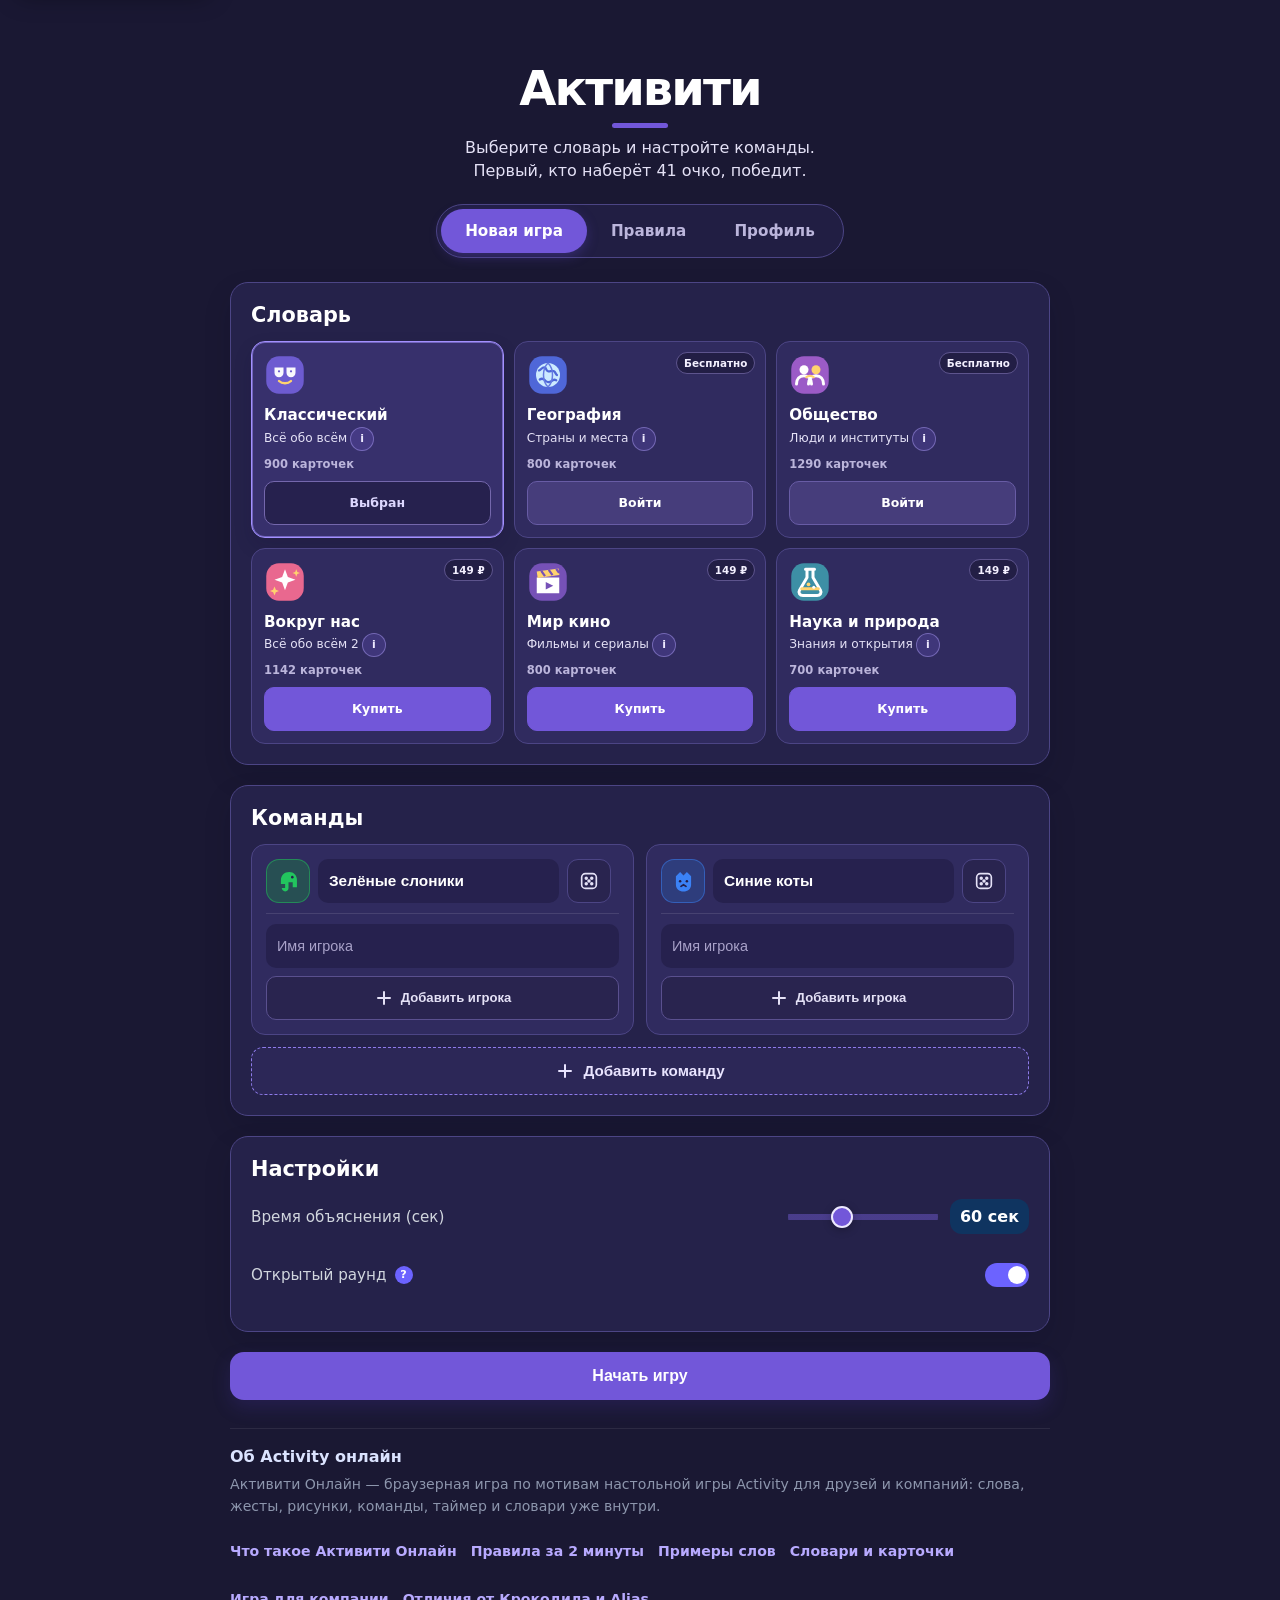
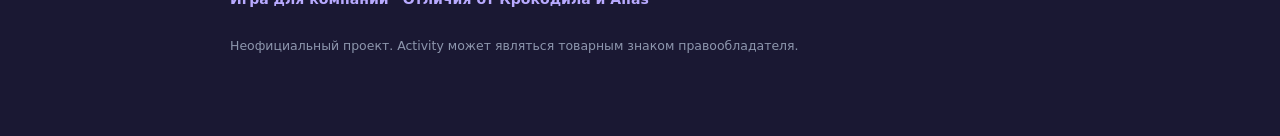
==== commit fc12c722: "Refresh playful game setup" ====
--- a/index.html
+++ b/index.html
@@ -58,8 +58,8 @@
 
 <!-- SETUP -->
 <div class="screen active" id="screen-setup">
-  <h1>Активити Онлайн</h1>
-  <p class="subtitle">Выберите словарь, настройте команды. Первый, кто наберёт 41 очко, победит.</p>
+  <h1>Активити</h1>
+  <p class="subtitle"><span>Выберите словарь и настройте команды.</span><span>Первый, кто наберёт 41 очко, победит.</span></p>
   <nav class="nav-pill" aria-label="Основная навигация">
     <button type="button" class="nav-item active" aria-current="page" onclick="showScreen('setup')">Новая игра</button>
     <button type="button" class="nav-item" onclick="showScreen('rules')">Правила</button>
@@ -67,16 +67,19 @@
   </nav>
   <div class="section">
     <h2>Словарь</h2>
-    <div class="dict-grid" id="dict-grid">
-      <div style="color:#bdc5d1;font-size:.9rem;grid-column:span 2">Загрузка словарей…</div>
+    <div class="dict-grid" id="dict-grid" role="list">
+      <div class="dict-loading">Загрузка словарей…</div>
     </div>
     <div class="dict-message" id="dict-message" role="status" aria-live="polite" hidden></div>
   </div>
 
   <div class="section">
     <h2>Команды</h2>
-    <div id="teams-container"></div>
-    <button class="add-team-btn" id="add-team-btn">+ Добавить команду</button>
+    <div id="teams-container" class="teams-grid"></div>
+    <button class="add-team-btn" id="add-team-btn" type="button">
+      <svg class="btn-icon" viewBox="0 0 20 20" aria-hidden="true"><path d="M10 4v12M4 10h12"/></svg>
+      <span>Добавить команду</span>
+    </button>
   </div>
   <div class="section">
     <h2>Настройки</h2>
--- a/style.css
+++ b/style.css
@@ -1,13 +1,17 @@
+:root{color-scheme:dark;--bg:#1a1833;--surface:#25224a;--surface-raised:#302b5f;--surface-soft:#37306b;--border:#4c4585;--text:#fff;--text-soft:#e4e1f6;--text-muted:#bbb5db;--primary:#7257d9;--primary-hover:#785de0;--primary-soft:#443b82;--focus:#b7a7ff}
 *{box-sizing:border-box;margin:0;padding:0}
-body{font-family:Inter,'Segoe UI',system-ui,-apple-system,sans-serif;background:#10131a;color:#f7f8fb;min-height:100vh;display:flex;align-items:flex-start;justify-content:center;padding:36px 0 56px;-webkit-font-smoothing:antialiased}
+body{font-family:Inter,'Segoe UI',system-ui,-apple-system,sans-serif;background:var(--bg);color:var(--text);min-height:100vh;display:flex;align-items:flex-start;justify-content:center;padding:36px 0 56px;-webkit-font-smoothing:antialiased}
 .skip-link{position:absolute;left:16px;top:12px;z-index:1000;transform:translateY(-160%);background:#fff;color:#10162b;border-radius:10px;padding:10px 14px;font-weight:900;text-decoration:none;box-shadow:0 8px 24px rgba(0,0,0,.35)}
 .skip-link:focus{transform:translateY(0)}
 .screen{width:100%;max-width:600px;padding:24px 20px;display:none}
 .screen.active{display:block}
-h1{font-size:clamp(2rem,7vw,2.45rem);font-weight:850;letter-spacing:-.035em;text-align:center;margin-bottom:8px}
+#screen-setup{max-width:860px}
+h1{font-size:clamp(2.25rem,7vw,3rem);font-weight:900;letter-spacing:-.04em;text-align:center;margin-bottom:8px;color:#fff}
+#screen-setup h1::after{content:"";display:block;width:56px;height:5px;margin:7px auto 0;border-radius:999px;background:var(--primary)}
 .screen-title{font-size:clamp(2rem,7vw,2.45rem);font-weight:850;letter-spacing:-.035em;text-align:center;margin-bottom:8px}
 h2{font-size:1.3rem;font-weight:700;margin-bottom:14px}
-.subtitle{text-align:center;color:#c3cad5;margin:0 auto 22px;max-width:520px;line-height:1.45}
+.subtitle{text-align:center;color:var(--text-soft);margin:0 auto 22px;max-width:560px;line-height:1.45}
+.subtitle span{display:block}
 .seo-link-grid a,.keyword-cloud a,.text-link{color:#c8d3ff;text-decoration:none;font-weight:800}
 .seo-link-grid a:hover,.keyword-cloud a:hover,.text-link:hover{color:#fff;text-decoration:underline}
 .content-text{color:#c9d2e8;font-size:.95rem;line-height:1.65;margin-bottom:12px}
@@ -15,8 +19,8 @@
 .seo-panel{border-top:1px solid rgba(255,255,255,.08);margin-top:28px;padding:18px 0 0}
 .seo-panel h2{font-size:1rem;color:#dbe3ff;margin-bottom:8px}
 .seo-panel p{font-size:.88rem;color:#8d96ad;line-height:1.55;margin-bottom:12px}
-.seo-links{display:flex;flex-wrap:wrap;gap:9px 14px;margin-top:10px}
-.seo-links a{color:#8ea7ff;text-decoration:none;font-weight:800;font-size:.88rem}
+.seo-links{display:flex;flex-wrap:wrap;gap:4px 14px;margin-top:10px}
+.seo-links a{display:inline-flex;align-items:center;min-height:44px;color:#b8aaff;text-decoration:none;font-weight:800;font-size:.88rem}
 .seo-links a:hover{color:#fff;text-decoration:underline}
 .seo-link-grid{display:grid;grid-template-columns:repeat(2,minmax(0,1fr));gap:8px;margin-top:12px}
 .seo-link-grid a{background:#0f3460;border:1px solid rgba(255,255,255,.07);border-radius:10px;padding:10px;line-height:1.25;font-size:.86rem}
@@ -43,34 +47,35 @@
 /* Navigation Pill */
 .nav-pill {
   display: flex;
-  background: #171c26;
+  background: #211e43;
   padding: 4px;
   border-radius: 999px;
   margin: 0 auto 24px;
   width: fit-content;
   max-width: 100%;
-  border: 1px solid #2c3441;
+  border: 1px solid var(--border);
 }
 .nav-item {
   border: 0;
   font-family: inherit;
   background: transparent;
+  min-height: 44px;
   padding: 8px 24px;
   border-radius: 999px;
   cursor: pointer;
   font-size: 0.95rem;
   font-weight: 700;
   transition: all 0.2s;
-  color: #bdc5d1;
+  color: var(--text-muted);
 }
 .nav-item.active {
-  background: #6c63ff;
+  background: var(--primary);
   color: #fff;
-  box-shadow: 0 4px 12px rgba(108, 99, 255, 0.3);
+  box-shadow: 0 4px 12px rgba(90, 67, 190, .35);
 }
 .nav-item:hover:not(.active) {
-  color: #eee;
-  background: rgba(255,255,255,0.05);
+  color: #fff;
+  background: rgba(255,255,255,.08);
 }
 button:focus-visible,
 a:focus-visible,
@@ -78,7 +83,7 @@
 .dict-card:focus-visible,
 .diff-card:focus-visible,
 .dict-info-trigger:focus-visible {
-  outline: 3px solid rgba(142,167,255,.95);
+  outline: 3px solid var(--focus);
   outline-offset: 3px;
 }
 .nav-item:focus-visible {
@@ -91,20 +96,21 @@
 .highlight {color:#fff;font-weight:600}
 
 /* Buttons */
-.btn{display:flex;align-items:center;justify-content:center;gap:8px;padding:14px 20px;border:none;border-radius:14px;font-size:1rem;font-weight:700;cursor:pointer;transition:transform .1s;width:100%;margin-bottom:10px}
+.btn{display:flex;align-items:center;justify-content:center;gap:8px;min-height:48px;padding:14px 20px;border:none;border-radius:14px;font-size:1rem;font-weight:800;cursor:pointer;transition:transform .12s,background-color .15s,box-shadow .15s;width:100%;margin-bottom:10px}
 .btn-icon{width:20px;height:20px;fill:none;stroke:currentColor;stroke-width:2;stroke-linecap:round;stroke-linejoin:round;flex:0 0 auto}
 .btn:active{transform:scale(.97)}
-.btn-primary{background:#6c63ff;color:#fff}
+.btn-primary{background:var(--primary);color:#fff;box-shadow:0 8px 18px rgba(72,51,165,.24)}
+.btn-primary:hover{background:var(--primary-hover)}
 .btn-success{background:#22c55e;color:#fff;font-size:1.15rem;padding:18px}
 .btn-fail{background:#ef4444;color:#fff;font-size:1.15rem;padding:18px}
 .btn-danger{background:#ef4444;color:#fff}
-.btn-secondary{background:#29313d;color:#f7f8fb;border:1px solid #3a4452}
+.btn-secondary{background:var(--surface-raised);color:#fff;border:1px solid var(--border)}
 .btn-sm{padding:8px 14px;font-size:.85rem;width:auto;border-radius:8px;margin-bottom:0}
 .btn-row{display:flex;gap:10px;margin-bottom:10px}
 .btn-row .btn{margin-bottom:0}
 
 /* Setup */
-.section{background:#171c26;border:1px solid #2c3441;border-radius:16px;padding:20px;margin-bottom:20px}
+.section{background:var(--surface);border:1px solid var(--border);border-radius:18px;padding:20px;margin-bottom:20px;box-shadow:0 12px 28px rgba(9,7,30,.13)}
 .account-section{display:flex;flex-direction:column;gap:14px}
 .account-card{background:#1d2430;border:1px solid #313a48;border-radius:14px;padding:14px}
 .account-state{display:flex;align-items:center;gap:12px}
@@ -154,26 +160,38 @@
 .game-open{margin-top:10px;font-size:.8rem;font-weight:700;color:#8ea7ff}
 .requisites-link{color:#8ea7ff;font-weight:700;word-break:break-word}
 .requisites-link:hover{color:#c8d3ff}
-.team-block{background:#1d2430;border:1px solid #343e4d;border-radius:12px;padding:14px;margin-bottom:10px}
-.team-header{display:flex;align-items:center;gap:10px}
-.team-color-dot{width:10px;height:10px;border-radius:50%;flex:0 0 auto;box-shadow:0 0 0 3px rgba(255,255,255,.08)}
-.team-name-input{background:transparent;border:none;color:#fff;font-size:1rem;font-weight:750;padding:4px 0;outline:none;flex:1;min-width:0}
-.add-team-btn{background:none;border:2px dashed #6c63ff;color:#6c63ff;border-radius:12px;padding:12px;width:100%;cursor:pointer;font-size:.95rem;font-weight:600}
-.add-team-btn:hover{background:#6c63ff22}
+.teams-grid{display:grid;grid-template-columns:repeat(2,minmax(0,1fr));gap:12px;margin-bottom:12px}
+.team-block{background:var(--surface-raised);border:1px solid var(--border);border-radius:14px;padding:14px;min-width:0}
+.team-header{display:grid;grid-template-columns:44px minmax(0,1fr) 44px auto;align-items:center;gap:8px}
+.team-identity{width:44px;height:44px;border-radius:13px;display:flex;align-items:center;justify-content:center;background:#29234f;background:color-mix(in srgb,var(--team-color) 27%,#29234f);border:1px solid var(--team-color);border-color:color-mix(in srgb,var(--team-color) 50%,#fff0);color:var(--team-color)}
+.team-icon{width:27px;height:27px;display:block;fill:currentColor;flex:0 0 auto}
+.team-icon-inline{width:22px;height:22px;color:currentColor}
+.team-name-input{height:44px;background:#26214e;border:1px solid transparent;border-radius:10px;color:#fff;font-size:.96rem;font-weight:800;padding:0 10px;outline:none;width:100%;min-width:0}
+.team-name-input:hover{border-color:var(--border)}
+.team-name-input:focus{border-color:var(--team-color);box-shadow:0 0 0 3px color-mix(in srgb,var(--team-color) 20%,transparent)}
+.icon-btn{width:44px;height:44px;display:inline-flex;align-items:center;justify-content:center;border:1px solid var(--border);border-radius:11px;background:#29244f;color:var(--text-soft);cursor:pointer;font:800 1.2rem/1 inherit;transition:transform .12s,background-color .15s,border-color .15s;color .15s}
+.icon-btn svg{width:22px;height:22px;fill:none;stroke:currentColor;stroke-width:1.8}
+.icon-btn:hover{background:var(--primary-soft);border-color:#7568b8;color:#fff}
+.icon-btn:active{transform:scale(.95)}
+.remove-team-btn{color:#ffc3cf;border-color:rgba(255,135,161,.32)}
+.remove-team-btn:hover{background:#71344a;border-color:#a9506d}
+.add-team-btn{display:flex;align-items:center;justify-content:center;gap:8px;min-height:48px;background:#2c2757;border:1px dashed #8e7bea;color:#e9e4ff;border-radius:12px;padding:12px;width:100%;cursor:pointer;font-size:.95rem;font-weight:800;transition:background-color .15s,border-color .15s,transform .12s}
+.add-team-btn:hover{background:#3a3271;border-color:#aa9aff}
+.add-team-btn:active{transform:scale(.99)}
 .setting-row{display:flex;align-items:center;justify-content:space-between;margin-bottom:14px}
 .setting-row label{font-size:.95rem;color:#d1d6de;display:flex;align-items:center;gap:8px}
 /* Time slider */
 .time-slider-wrap{display:flex;align-items:center;gap:12px;min-width:220px;justify-content:flex-end}
-#turn-time{-webkit-appearance:none;appearance:none;width:150px;height:6px;border-radius:999px;background:rgba(108,99,255,.22);outline:none}
-#turn-time::-webkit-slider-thumb{-webkit-appearance:none;appearance:none;width:18px;height:18px;border-radius:50%;background:#6c63ff;border:2px solid #dbe3ff;box-shadow:0 2px 8px rgba(0,0,0,.25);cursor:pointer}
-#turn-time::-moz-range-thumb{width:18px;height:18px;border-radius:50%;background:#6c63ff;border:2px solid #dbe3ff;box-shadow:0 2px 8px rgba(0,0,0,.25);cursor:pointer}
+#turn-time{-webkit-appearance:none;appearance:none;width:150px;height:44px;border-radius:999px;background:linear-gradient(rgba(124,99,230,.42),rgba(124,99,230,.42)) center/100% 6px no-repeat;outline:none}
+#turn-time::-webkit-slider-thumb{-webkit-appearance:none;appearance:none;width:22px;height:22px;border-radius:50%;background:var(--primary);border:2px solid #ede9ff;box-shadow:0 2px 8px rgba(0,0,0,.25);cursor:pointer}
+#turn-time::-moz-range-thumb{width:22px;height:22px;border-radius:50%;background:var(--primary);border:2px solid #ede9ff;box-shadow:0 2px 8px rgba(0,0,0,.25);cursor:pointer}
 #turn-time::-moz-range-track{height:6px;border-radius:999px;background:rgba(108,99,255,.22)}
 .time-slider-value{min-width:72px;text-align:center;background:#0f3460;border-radius:12px;padding:8px 10px;color:#fff;font-weight:800}
 /* Switch */
-.switch{position:relative;display:inline-block;width:44px;height:24px}
+.switch{position:relative;display:inline-block;width:44px;height:44px}
 .switch input{opacity:0;width:0;height:0}
-.slider{position:absolute;cursor:pointer;top:0;left:0;right:0;bottom:0;background-color:#374151;transition:.4s;border-radius:24px}
-.slider:before{position:absolute;content:"";height:18px;width:18px;left:3px;bottom:3px;background-color:white;transition:.4s;border-radius:50%}
+.slider{position:absolute;cursor:pointer;top:10px;left:0;right:0;bottom:10px;background-color:#4d4867;transition:.2s;border-radius:24px}
+.slider:before{position:absolute;content:"";height:18px;width:18px;left:3px;bottom:3px;background-color:white;transition:.2s;border-radius:50%}
 input:checked+.slider{background-color:#6c63ff}
 input:checked+.slider:before{transform:translateX(20px)}
 /* Tooltip */
@@ -185,7 +203,8 @@
 .board-wrap{background:#171c26;border:1px solid #2c3441;border-radius:16px;padding:14px;margin-bottom:16px}
 .board-info{font-size:.82rem;margin-bottom:12px;display:flex;flex-wrap:wrap;gap:7px}
 .board-team-label{display:inline-flex;align-items:center;gap:7px;background:#202733;border:1px solid #343e4d;border-radius:999px;padding:6px 9px;color:#f3f5f8;min-width:0}
-.board-team-dot{width:9px;height:9px;border-radius:50%;display:inline-block;flex:0 0 auto}
+.board-team-symbol{display:inline-flex;align-items:center;justify-content:center;flex:0 0 auto}
+.team-icon-board{width:18px;height:18px}
 .board-team-name{font-weight:700;overflow:hidden;text-overflow:ellipsis;white-space:nowrap;max-width:150px}
 .board-team-position{color:#fff;font-weight:850;font-variant-numeric:tabular-nums}
 .board-grid{display:grid;gap:4px}
@@ -233,7 +252,7 @@
 
 /* Turn start */
 .turn-header{text-align:center;margin-bottom:20px}
-.team-badge{display:inline-block;border-radius:999px;padding:7px 22px;font-weight:700;font-size:1.1rem;color:#fff;margin-bottom:5px}
+.team-badge{display:inline-flex;align-items:center;justify-content:center;gap:8px;border-radius:999px;padding:8px 20px;font-weight:800;font-size:1.05rem;color:#fff;margin-bottom:5px}
 .cell-label{font-size:.88rem;color:#bdc5d1}
 .mode-block{text-align:center;margin:12px 0 18px}
 .mode-icon-big{font-size:3.5rem;display:block;margin-bottom:8px}
@@ -286,35 +305,36 @@
 .tooltip-trigger:hover .tooltip-text{visibility:visible;opacity:1}
 
 /* Dictionary selection */
-.dict-grid{display:grid;grid-template-columns:repeat(2,minmax(0,1fr));gap:10px}
-.dict-card{background:#1d2430;border:1px solid #343e4d;border-radius:12px;padding:14px;cursor:pointer;position:relative;transition:border-color .15s,background .15s,transform .15s;user-select:none;text-align:left;z-index:0}
-.dict-card:hover:not(.locked){border-color:#6c63ff}
-.dict-card.selected{border-color:#756cff;background:#22243d;box-shadow:inset 0 0 0 1px #756cff}
-.dict-card.locked{opacity:.82;cursor:default}
+.dict-grid{display:grid;grid-template-columns:repeat(3,minmax(0,1fr));gap:10px}
+.dict-loading{color:var(--text-soft);font-size:.9rem;grid-column:1/-1;padding:12px 0}
+.dict-card{background:var(--surface-raised);border:1px solid var(--border);border-radius:14px;padding:12px;position:relative;transition:border-color .15s,background-color .15s,transform .15s,box-shadow .15s;text-align:left;z-index:0;min-width:0}
+.dict-card:hover{border-color:#776ab6;transform:translateY(-1px)}
+.dict-card.selected{border-color:#a390ff;background:#37306c;box-shadow:inset 0 0 0 1px rgba(163,144,255,.55),0 8px 18px rgba(17,12,53,.15)}
+.dict-card.locked{opacity:1}
 .dict-card:hover,
 .dict-card:focus-within{z-index:30}
-.dict-icon{display:flex;align-items:center;justify-content:center;width:34px;height:34px;border-radius:9px;background:#293142;color:#bdb8ff;margin-bottom:12px}
-.dict-icon svg{width:22px;height:22px;fill:none;stroke:currentColor;stroke-width:1.7;stroke-linecap:round;stroke-linejoin:round}
-.dict-name{font-weight:800;font-size:.95rem;line-height:1.25;margin-bottom:3px}
-.dict-sub-row{display:flex;align-items:center;justify-content:flex-start;gap:6px;min-height:1.4em;margin-bottom:10px}
-.dict-sub{font-size:.78rem;color:#bdc5d1;line-height:1.3}
-.dict-info-trigger{position:relative;display:inline-flex;align-items:center;justify-content:center;width:16px;height:16px;border-radius:50%;background:rgba(108,99,255,.18);border:1px solid rgba(108,99,255,.38);color:#dbe3ff;font-size:.62rem;font-weight:800;cursor:help;flex:0 0 auto}
+.dict-icon{display:flex;align-items:center;justify-content:flex-start;width:42px;height:42px;margin-bottom:10px}
+.dict-icon img{display:block;width:42px;height:42px}
+.dict-name{font-weight:850;font-size:.95rem;line-height:1.2;margin-bottom:3px;white-space:nowrap;overflow:hidden;text-overflow:ellipsis}
+.dict-sub-row{display:flex;align-items:center;justify-content:flex-start;gap:6px;min-height:1.25em;margin-bottom:7px}
+.dict-sub{font-size:.76rem;color:var(--text-soft);line-height:1.25;white-space:nowrap;overflow:hidden;text-overflow:ellipsis}
+.dict-info-trigger{position:relative;display:inline-flex;align-items:center;justify-content:center;width:44px;height:44px;margin:-11px;border:0;background:transparent;color:transparent;font-size:.68rem;font-weight:900;cursor:help;flex:0 0 auto;padding:0;font-family:inherit}
+.dict-info-trigger::before{content:'i';display:flex;align-items:center;justify-content:center;width:22px;height:22px;border-radius:50%;background:rgba(124,99,230,.2);border:1px solid rgba(183,167,255,.44);color:#eeeaff}
 .dict-info-trigger:focus .dict-info-tooltip,
 .dict-info-trigger:hover .dict-info-tooltip{visibility:visible;opacity:1}
 .dict-info-tooltip{visibility:hidden;opacity:0;transition:opacity .18s ease;position:absolute;z-index:40;left:50%;top:calc(100% + 10px);transform:translateX(-50%);width:210px;padding:10px 12px;border-radius:12px;background:rgba(8,15,32,.98);border:1px solid rgba(142,167,255,.18);box-shadow:0 14px 28px rgba(0,0,0,.34);color:#eef2ff;font-size:.75rem;line-height:1.45;font-weight:500;text-align:left;pointer-events:none}
 .dict-info-tooltip::before{content:"";position:absolute;left:50%;top:-6px;transform:translateX(-50%) rotate(45deg);width:12px;height:12px;background:rgba(8,15,32,.98);border-left:1px solid rgba(142,167,255,.18);border-top:1px solid rgba(142,167,255,.18)}
-.dict-words{font-size:.72rem;color:#aeb7c5;font-weight:650}
-.dict-badge{position:absolute;top:8px;right:8px;background:#29313d;border-radius:6px;padding:2px 6px;font-size:.65rem;color:#bdc5d1;font-weight:700}
-.dict-check{position:absolute;top:10px;right:10px;background:#6c63ff;border-radius:50%;width:18px;height:18px;display:flex;align-items:center;justify-content:center;font-size:.7rem;line-height:1}
-.dict-buy-btn{margin-top:10px;width:100%;border:none;border-radius:9px;background:#6c63ff;color:#fff;padding:9px 10px;font-size:.78rem;font-weight:800;cursor:pointer;transition:filter .15s,transform .15s}
-.dict-buy-btn:hover{filter:brightness(1.08)}
-.dict-buy-btn:active{transform:translateY(1px)}
-.dict-buy-btn:disabled{opacity:.5;cursor:not-allowed;filter:none;transform:none}
-.dict-select-btn,.dict-state-pill{margin-top:10px;width:100%;border-radius:9px;padding:9px 10px;font-size:.78rem;font-weight:800;text-align:center}
-.dict-select-btn{border:1px solid rgba(108,99,255,.45);background:rgba(108,99,255,.12);color:#dbe3ff;cursor:pointer;transition:filter .15s,transform .15s,border-color .15s}
-.dict-select-btn:hover{filter:brightness(1.05);border-color:#8c84ff}
-.dict-select-btn:active{transform:translateY(1px)}
-.dict-state-pill{background:rgba(108,99,255,.16);border:1px solid rgba(108,99,255,.28);color:#cfc9ff}
+.dict-words{font-size:.72rem;color:var(--text-muted);font-weight:700}
+.dict-badge{position:absolute;top:10px;right:10px;background:#221e45;border:1px solid #5d548d;border-radius:999px;padding:4px 7px;font-size:.65rem;color:#f3f0ff;font-weight:850;white-space:nowrap}
+.dict-action-btn,.dict-state-pill{display:flex;align-items:center;justify-content:center;margin-top:10px;width:100%;min-height:44px;border-radius:10px;padding:8px 10px;font-family:inherit;font-size:.78rem;font-weight:850;text-align:center}
+.dict-action-btn{border:1px solid #685ca5;background:#403778;color:#fff;cursor:pointer;transition:background-color .15s,transform .12s,border-color .15s}
+.dict-action-btn:hover{background:#504493;border-color:#8f7fe0}
+.dict-action-btn:active{transform:scale(.98)}
+.dict-action-btn:disabled{opacity:.55;cursor:not-allowed;transform:none}
+.dict-buy-btn{background:var(--primary);border-color:var(--primary)}
+.dict-buy-btn:hover{background:var(--primary-hover);border-color:var(--primary-hover)}
+.dict-login-btn{background:#463d7b}
+.dict-state-pill{background:#26214e;border:1px solid #7467ac;color:#ddd7ff}
 .dict-message{margin-top:10px;border:1px solid rgba(142,167,255,.22);background:rgba(142,167,255,.09);border-radius:10px;padding:10px 12px;color:#dbe3ff;font-size:.84rem;line-height:1.4}
 .dict-message.warning{border-color:rgba(245,158,11,.34);background:rgba(245,158,11,.11);color:#fde6bd}
 .dict-message.success{border-color:rgba(34,197,94,.32);background:rgba(34,197,94,.1);color:#c8f7d5}
@@ -325,42 +345,42 @@
 .legal-links a:hover{color:#c8d3ff;text-decoration:underline}
 
 /* Players in setup */
-.players-section{margin-top:10px;padding-top:10px;border-top:1px solid rgba(255,255,255,.08)}
-.players-label{
-  font-size:.75rem;
-  color:#bdc5d1;
-  margin-bottom:6px;
-  font-weight:700;
-  text-transform:uppercase;
-  letter-spacing:.05em
-}
-.player-row{display:flex;align-items:center;gap:6px;margin-bottom:6px}
+.players-section{margin-top:10px;padding-top:10px;border-top:1px solid rgba(255,255,255,.11)}
+.player-row{display:flex;align-items:center;gap:8px;margin-bottom:8px}
 .player-input{
-  background:transparent;
-  border:none;
-  border-bottom:1px solid #2a3550;
-  color:#e0e0f0;
+  min-height:44px;
+  background:#26214e;
+  border:1px solid transparent;
+  border-radius:10px;
+  color:#fff;
   font-size:.9rem;
-  padding:3px 0;
+  padding:8px 10px;
   outline:none;
   flex:1;
   min-width:0
 }
-.player-input:focus{border-bottom-color:#6c63ff}
+.player-input::placeholder{color:#a9a2c9}
+.player-input:hover{border-color:var(--border)}
+.player-input:focus{border-color:var(--team-color);box-shadow:0 0 0 3px color-mix(in srgb,var(--team-color) 20%,transparent)}
+.remove-player-btn{flex:0 0 auto}
 .add-player-btn{
-  background:none;
-  border:1px dashed #505070;
-  color:#bdc5d1;
-  border-radius:8px;
-  padding:5px 12px;
+  display:flex;
+  align-items:center;
+  justify-content:center;
+  gap:7px;
+  min-height:44px;
+  background:#29244f;
+  border:1px solid #5a508f;
+  color:var(--text-soft);
+  border-radius:10px;
+  padding:8px 12px;
   cursor:pointer;
   font-size:.82rem;
   width:100%;
-  margin-top:2px;
-  transition:border-color .15s,color .15s;
-  font-weight: 700
-}
-.add-player-btn:hover{border-color:#6c63ff;color:#6c63ff}
+  transition:border-color .15s,color .15s,background-color .15s;
+  font-weight:800
+}
+.add-player-btn:hover{border-color:#8f7fe0;color:#fff;background:#3a326e}
 /* Explainer badge */
 .explainer-line{font-size:.9rem;color:#bdc5d1;text-align:center;margin-top:6px}
 .explainer-line strong{color:#fff}
@@ -457,16 +477,30 @@
   .section{padding:16px;margin-bottom:14px;border-radius:12px}
   .nav-pill{width:100%}
   .nav-item{flex:1;min-width:0;text-align:center}
-  .nav-item{padding:8px 14px;font-size:.86rem}
+  .nav-item{min-height:44px;padding:8px 12px;font-size:.86rem}
   .setting-row{flex-direction:column;align-items:stretch;gap:10px}
   .time-slider-wrap{min-width:0;width:100%;justify-content:space-between}
   #turn-time{width:min(100%,180px)}
   .tooltip-trigger .tooltip-text{width:min(280px, calc(100vw - 32px)) !important;left:50% !important;margin-left:0 !important;transform:translateX(-50%) !important;padding:12px !important;font-size:.84rem !important}
   .seo-panel{margin-top:22px}
-  .dict-card{padding:12px}
-}
-
-@media (max-width: 380px){
+  .dict-grid{grid-template-columns:repeat(2,minmax(0,1fr))}
+  .dict-card{padding:11px}
+  .teams-grid{grid-template-columns:1fr}
+}
+
+@media (max-width: 350px){
   .dict-grid{grid-template-columns:1fr}
   .purchase-head{flex-direction:column}
 }
+
+@keyframes team-identity-pop{
+  0%{transform:rotate(0) scale(1)}
+  45%{transform:rotate(-9deg) scale(.9)}
+  75%{transform:rotate(7deg) scale(1.08)}
+  100%{transform:rotate(0) scale(1)}
+}
+.team-identity.is-shuffling{animation:team-identity-pop .28s ease-out}
+
+@media (prefers-reduced-motion: reduce){
+  *,*::before,*::after{scroll-behavior:auto !important;animation-duration:.01ms !important;animation-iteration-count:1 !important;transition-duration:.01ms !important}
+}
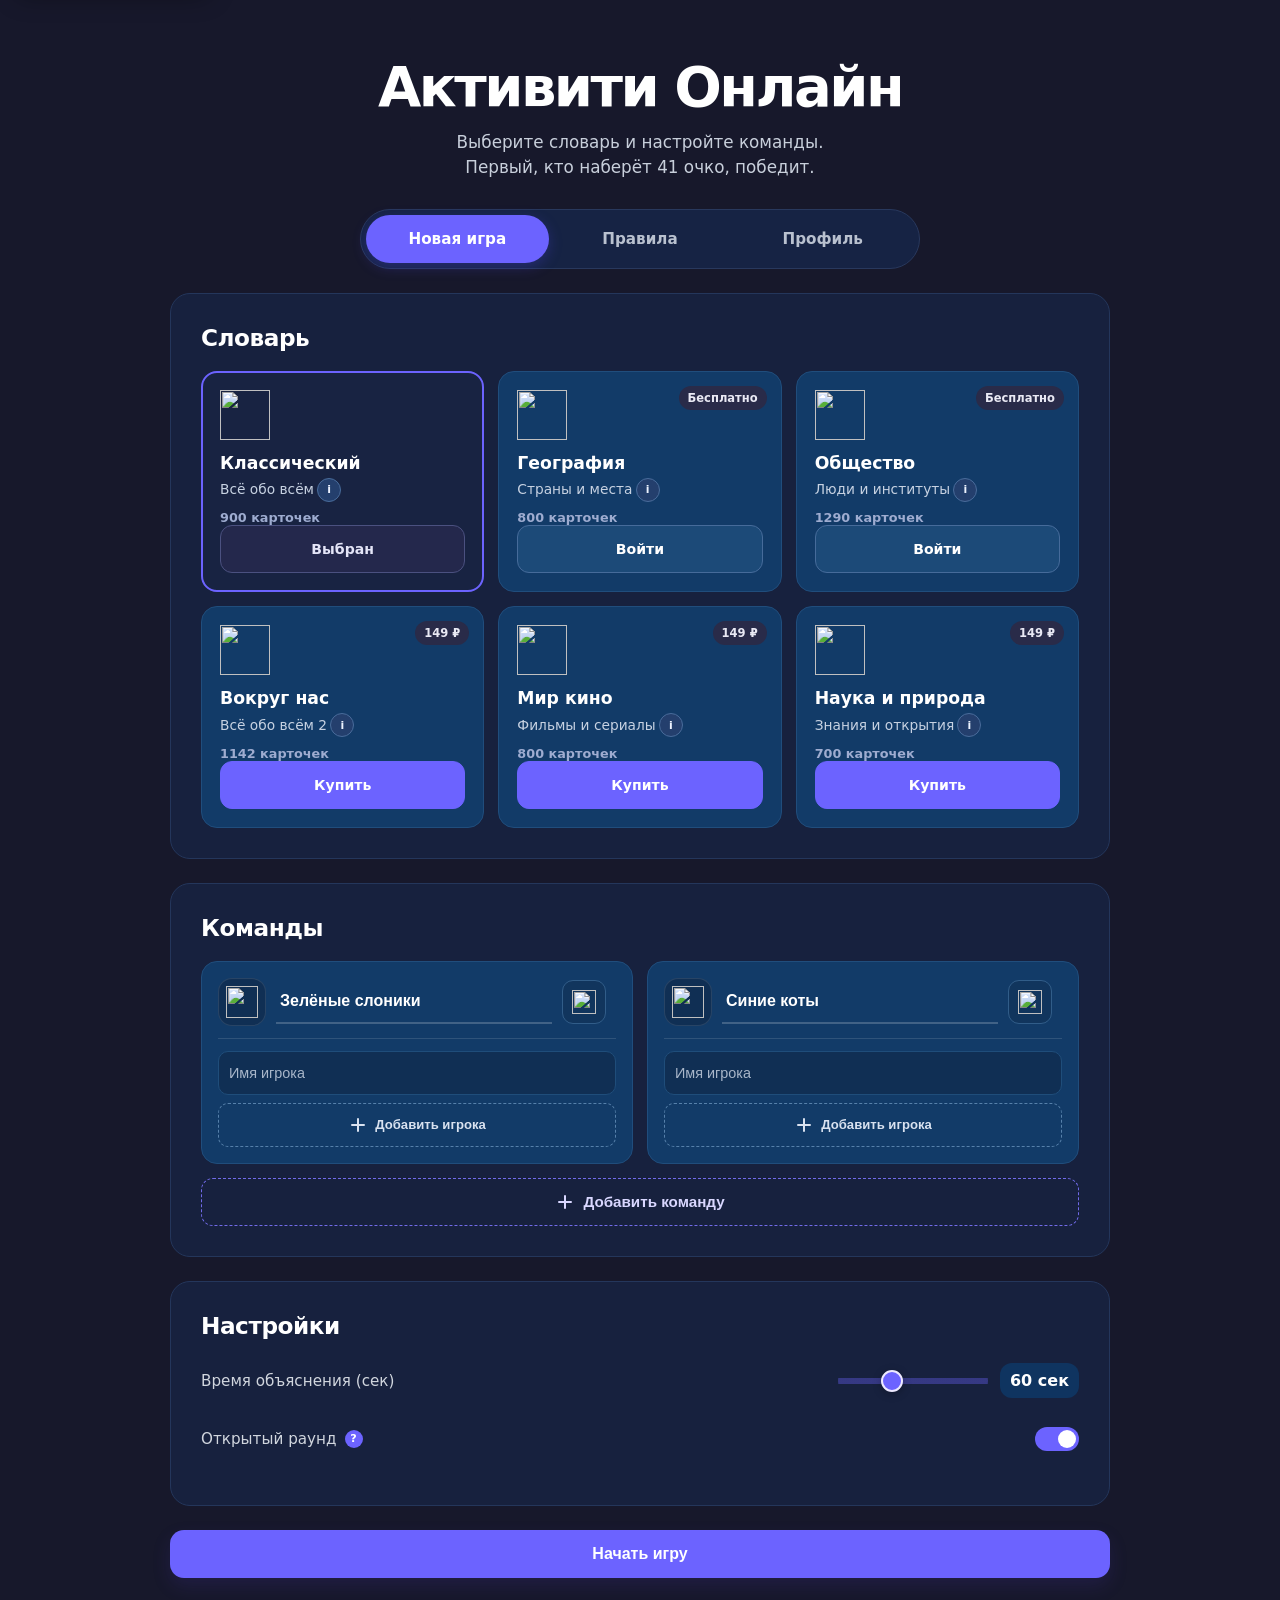
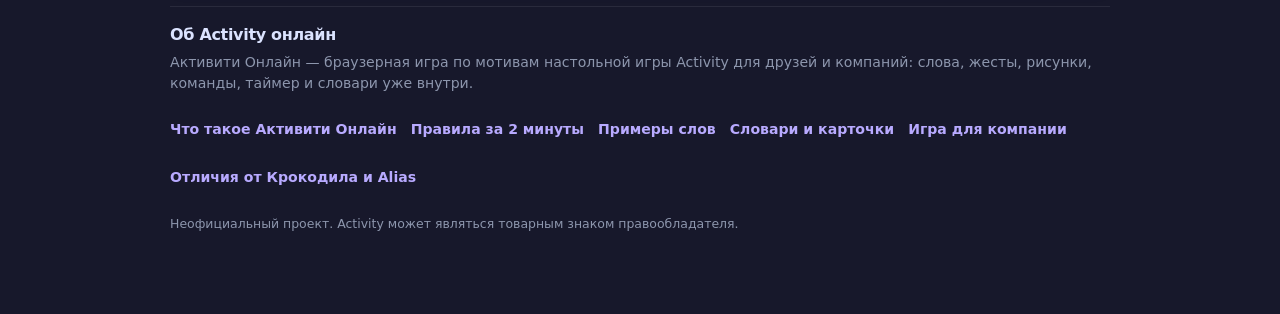
==== commit 27da5e3e: "Refine setup art direction" ====
--- a/index.html
+++ b/index.html
@@ -58,7 +58,7 @@
 
 <!-- SETUP -->
 <div class="screen active" id="screen-setup">
-  <h1>Активити</h1>
+  <h1>Активити Онлайн</h1>
   <p class="subtitle"><span>Выберите словарь и настройте команды.</span><span>Первый, кто наберёт 41 очко, победит.</span></p>
   <nav class="nav-pill" aria-label="Основная навигация">
     <button type="button" class="nav-item active" aria-current="page" onclick="showScreen('setup')">Новая игра</button>
--- a/style.css
+++ b/style.css
@@ -1,16 +1,15 @@
-:root{color-scheme:dark;--bg:#1a1833;--surface:#25224a;--surface-raised:#302b5f;--surface-soft:#37306b;--border:#4c4585;--text:#fff;--text-soft:#e4e1f6;--text-muted:#bbb5db;--primary:#7257d9;--primary-hover:#785de0;--primary-soft:#443b82;--focus:#b7a7ff}
+:root{color-scheme:dark;--bg:#17182b;--surface:#17213e;--surface-raised:#123b68;--surface-soft:#1a4778;--border:#2a3a5f;--text:#fff;--text-soft:#d9e2f0;--text-muted:#aeb9ca;--primary:#6c63ff;--primary-hover:#786fff;--primary-soft:#2b3268;--focus:#a9a4ff}
 *{box-sizing:border-box;margin:0;padding:0}
-body{font-family:Inter,'Segoe UI',system-ui,-apple-system,sans-serif;background:var(--bg);color:var(--text);min-height:100vh;display:flex;align-items:flex-start;justify-content:center;padding:36px 0 56px;-webkit-font-smoothing:antialiased}
+body{font-family:Inter,'Segoe UI',system-ui,-apple-system,sans-serif;background:var(--bg);color:var(--text);min-height:100vh;display:flex;align-items:flex-start;justify-content:center;padding:34px 0 56px;-webkit-font-smoothing:antialiased}
 .skip-link{position:absolute;left:16px;top:12px;z-index:1000;transform:translateY(-160%);background:#fff;color:#10162b;border-radius:10px;padding:10px 14px;font-weight:900;text-decoration:none;box-shadow:0 8px 24px rgba(0,0,0,.35)}
 .skip-link:focus{transform:translateY(0)}
 .screen{width:100%;max-width:600px;padding:24px 20px;display:none}
 .screen.active{display:block}
-#screen-setup{max-width:860px}
-h1{font-size:clamp(2.25rem,7vw,3rem);font-weight:900;letter-spacing:-.04em;text-align:center;margin-bottom:8px;color:#fff}
-#screen-setup h1::after{content:"";display:block;width:56px;height:5px;margin:7px auto 0;border-radius:999px;background:var(--primary)}
+#screen-setup{max-width:980px}
+h1{font-size:clamp(2.55rem,7vw,3.5rem);font-weight:900;letter-spacing:-.045em;text-align:center;margin-bottom:14px;color:#fff;line-height:1.04}
 .screen-title{font-size:clamp(2rem,7vw,2.45rem);font-weight:850;letter-spacing:-.035em;text-align:center;margin-bottom:8px}
-h2{font-size:1.3rem;font-weight:700;margin-bottom:14px}
-.subtitle{text-align:center;color:var(--text-soft);margin:0 auto 22px;max-width:560px;line-height:1.45}
+h2{font-size:1.45rem;font-weight:800;letter-spacing:-.02em;margin-bottom:20px}
+.subtitle{text-align:center;color:#c8cfdb;margin:0 auto 28px;max-width:680px;font-size:1.05rem;line-height:1.5}
 .subtitle span{display:block}
 .seo-link-grid a,.keyword-cloud a,.text-link{color:#c8d3ff;text-decoration:none;font-weight:800}
 .seo-link-grid a:hover,.keyword-cloud a:hover,.text-link:hover{color:#fff;text-decoration:underline}
@@ -47,31 +46,32 @@
 /* Navigation Pill */
 .nav-pill {
   display: flex;
-  background: #211e43;
-  padding: 4px;
+  background: #162344;
+  padding: 5px;
   border-radius: 999px;
   margin: 0 auto 24px;
-  width: fit-content;
+  width: min(100%, 560px);
   max-width: 100%;
-  border: 1px solid var(--border);
+  border: 1px solid #28385d;
 }
 .nav-item {
+  flex: 1;
   border: 0;
   font-family: inherit;
   background: transparent;
-  min-height: 44px;
-  padding: 8px 24px;
+  min-height: 48px;
+  padding: 9px 34px;
   border-radius: 999px;
   cursor: pointer;
   font-size: 0.95rem;
   font-weight: 700;
   transition: all 0.2s;
-  color: var(--text-muted);
+  color: #b9c1cf;
 }
 .nav-item.active {
   background: var(--primary);
   color: #fff;
-  box-shadow: 0 4px 12px rgba(90, 67, 190, .35);
+  box-shadow: 0 4px 14px rgba(70, 62, 210, .32);
 }
 .nav-item:hover:not(.active) {
   color: #fff;
@@ -99,7 +99,7 @@
 .btn{display:flex;align-items:center;justify-content:center;gap:8px;min-height:48px;padding:14px 20px;border:none;border-radius:14px;font-size:1rem;font-weight:800;cursor:pointer;transition:transform .12s,background-color .15s,box-shadow .15s;width:100%;margin-bottom:10px}
 .btn-icon{width:20px;height:20px;fill:none;stroke:currentColor;stroke-width:2;stroke-linecap:round;stroke-linejoin:round;flex:0 0 auto}
 .btn:active{transform:scale(.97)}
-.btn-primary{background:var(--primary);color:#fff;box-shadow:0 8px 18px rgba(72,51,165,.24)}
+.btn-primary{background:var(--primary);color:#fff;box-shadow:0 8px 18px rgba(72,51,165,.2)}
 .btn-primary:hover{background:var(--primary-hover)}
 .btn-success{background:#22c55e;color:#fff;font-size:1.15rem;padding:18px}
 .btn-fail{background:#ef4444;color:#fff;font-size:1.15rem;padding:18px}
@@ -110,7 +110,7 @@
 .btn-row .btn{margin-bottom:0}
 
 /* Setup */
-.section{background:var(--surface);border:1px solid var(--border);border-radius:18px;padding:20px;margin-bottom:20px;box-shadow:0 12px 28px rgba(9,7,30,.13)}
+.section{background:var(--surface);border:1px solid #24365b;border-radius:20px;padding:30px;margin-bottom:24px}
 .account-section{display:flex;flex-direction:column;gap:14px}
 .account-card{background:#1d2430;border:1px solid #313a48;border-radius:14px;padding:14px}
 .account-state{display:flex;align-items:center;gap:12px}
@@ -160,29 +160,30 @@
 .game-open{margin-top:10px;font-size:.8rem;font-weight:700;color:#8ea7ff}
 .requisites-link{color:#8ea7ff;font-weight:700;word-break:break-word}
 .requisites-link:hover{color:#c8d3ff}
-.teams-grid{display:grid;grid-template-columns:repeat(2,minmax(0,1fr));gap:12px;margin-bottom:12px}
-.team-block{background:var(--surface-raised);border:1px solid var(--border);border-radius:14px;padding:14px;min-width:0}
-.team-header{display:grid;grid-template-columns:44px minmax(0,1fr) 44px auto;align-items:center;gap:8px}
-.team-identity{width:44px;height:44px;border-radius:13px;display:flex;align-items:center;justify-content:center;background:#29234f;background:color-mix(in srgb,var(--team-color) 27%,#29234f);border:1px solid var(--team-color);border-color:color-mix(in srgb,var(--team-color) 50%,#fff0);color:var(--team-color)}
-.team-icon{width:27px;height:27px;display:block;fill:currentColor;flex:0 0 auto}
-.team-icon-inline{width:22px;height:22px;color:currentColor}
-.team-name-input{height:44px;background:#26214e;border:1px solid transparent;border-radius:10px;color:#fff;font-size:.96rem;font-weight:800;padding:0 10px;outline:none;width:100%;min-width:0}
-.team-name-input:hover{border-color:var(--border)}
-.team-name-input:focus{border-color:var(--team-color);box-shadow:0 0 0 3px color-mix(in srgb,var(--team-color) 20%,transparent)}
-.icon-btn{width:44px;height:44px;display:inline-flex;align-items:center;justify-content:center;border:1px solid var(--border);border-radius:11px;background:#29244f;color:var(--text-soft);cursor:pointer;font:800 1.2rem/1 inherit;transition:transform .12s,background-color .15s,border-color .15s;color .15s}
+.teams-grid{display:grid;grid-template-columns:repeat(2,minmax(0,1fr));gap:14px;margin-bottom:14px}
+.team-block{background:var(--surface-raised);border:1px solid #204d7c;border-radius:16px;padding:16px;min-width:0}
+.team-header{display:grid;grid-template-columns:48px minmax(0,1fr) 44px auto;align-items:center;gap:10px}
+.team-identity{width:48px;height:48px;border-radius:14px;display:flex;align-items:center;justify-content:center;background:#102f54;border:1px solid rgba(255,255,255,.1)}
+.team-icon{width:32px;height:32px;display:block;object-fit:contain;flex:0 0 auto}
+.team-icon-inline{width:22px;height:22px;object-fit:contain}
+.team-name-input{height:44px;background:transparent;border:0;border-bottom:2px solid rgba(255,255,255,.2);border-radius:0;color:#fff;font-size:1rem;font-weight:850;padding:0 4px;outline:none;width:100%;min-width:0}
+.team-name-input:hover{border-bottom-color:rgba(255,255,255,.4)}
+.team-name-input:focus{border-bottom-color:var(--team-color)}
+.icon-btn{width:44px;height:44px;display:inline-flex;align-items:center;justify-content:center;border:1px solid #315d89;border-radius:11px;background:#11355d;color:#dfe8f4;cursor:pointer;font:800 1.2rem/1 inherit;transition:transform .12s,background-color .15s,border-color .15s,color .15s}
 .icon-btn svg{width:22px;height:22px;fill:none;stroke:currentColor;stroke-width:1.8}
-.icon-btn:hover{background:var(--primary-soft);border-color:#7568b8;color:#fff}
+.icon-btn img{width:24px;height:24px;display:block;object-fit:contain}
+.icon-btn:hover{background:#194773;border-color:#4778a8;color:#fff}
 .icon-btn:active{transform:scale(.95)}
-.remove-team-btn{color:#ffc3cf;border-color:rgba(255,135,161,.32)}
-.remove-team-btn:hover{background:#71344a;border-color:#a9506d}
-.add-team-btn{display:flex;align-items:center;justify-content:center;gap:8px;min-height:48px;background:#2c2757;border:1px dashed #8e7bea;color:#e9e4ff;border-radius:12px;padding:12px;width:100%;cursor:pointer;font-size:.95rem;font-weight:800;transition:background-color .15s,border-color .15s,transform .12s}
-.add-team-btn:hover{background:#3a3271;border-color:#aa9aff}
+.remove-team-btn{color:#ffd4dc;border-color:rgba(255,160,180,.32)}
+.remove-team-btn:hover{background:#69364a;border-color:#ad6178}
+.add-team-btn{display:flex;align-items:center;justify-content:center;gap:8px;min-height:48px;background:transparent;border:1px dashed #716bea;color:#d9d7ff;border-radius:12px;padding:12px;width:100%;cursor:pointer;font-size:.95rem;font-weight:800;transition:background-color .15s,border-color .15s,transform .12s}
+.add-team-btn:hover{background:rgba(108,99,255,.12);border-color:#9690ff}
 .add-team-btn:active{transform:scale(.99)}
 .setting-row{display:flex;align-items:center;justify-content:space-between;margin-bottom:14px}
 .setting-row label{font-size:.95rem;color:#d1d6de;display:flex;align-items:center;gap:8px}
 /* Time slider */
 .time-slider-wrap{display:flex;align-items:center;gap:12px;min-width:220px;justify-content:flex-end}
-#turn-time{-webkit-appearance:none;appearance:none;width:150px;height:44px;border-radius:999px;background:linear-gradient(rgba(124,99,230,.42),rgba(124,99,230,.42)) center/100% 6px no-repeat;outline:none}
+#turn-time{-webkit-appearance:none;appearance:none;width:150px;height:44px;border-radius:999px;background:linear-gradient(rgba(108,99,255,.36),rgba(108,99,255,.36)) center/100% 6px no-repeat;outline:none}
 #turn-time::-webkit-slider-thumb{-webkit-appearance:none;appearance:none;width:22px;height:22px;border-radius:50%;background:var(--primary);border:2px solid #ede9ff;box-shadow:0 2px 8px rgba(0,0,0,.25);cursor:pointer}
 #turn-time::-moz-range-thumb{width:22px;height:22px;border-radius:50%;background:var(--primary);border:2px solid #ede9ff;box-shadow:0 2px 8px rgba(0,0,0,.25);cursor:pointer}
 #turn-time::-moz-range-track{height:6px;border-radius:999px;background:rgba(108,99,255,.22)}
@@ -190,7 +191,7 @@
 /* Switch */
 .switch{position:relative;display:inline-block;width:44px;height:44px}
 .switch input{opacity:0;width:0;height:0}
-.slider{position:absolute;cursor:pointer;top:10px;left:0;right:0;bottom:10px;background-color:#4d4867;transition:.2s;border-radius:24px}
+.slider{position:absolute;cursor:pointer;top:10px;left:0;right:0;bottom:10px;background-color:#40506a;transition:.2s;border-radius:24px}
 .slider:before{position:absolute;content:"";height:18px;width:18px;left:3px;bottom:3px;background-color:white;transition:.2s;border-radius:50%}
 input:checked+.slider{background-color:#6c63ff}
 input:checked+.slider:before{transform:translateX(20px)}
@@ -305,36 +306,36 @@
 .tooltip-trigger:hover .tooltip-text{visibility:visible;opacity:1}
 
 /* Dictionary selection */
-.dict-grid{display:grid;grid-template-columns:repeat(3,minmax(0,1fr));gap:10px}
+.dict-grid{display:grid;grid-template-columns:repeat(3,minmax(0,1fr));gap:14px}
 .dict-loading{color:var(--text-soft);font-size:.9rem;grid-column:1/-1;padding:12px 0}
-.dict-card{background:var(--surface-raised);border:1px solid var(--border);border-radius:14px;padding:12px;position:relative;transition:border-color .15s,background-color .15s,transform .15s,box-shadow .15s;text-align:left;z-index:0;min-width:0}
-.dict-card:hover{border-color:#776ab6;transform:translateY(-1px)}
-.dict-card.selected{border-color:#a390ff;background:#37306c;box-shadow:inset 0 0 0 1px rgba(163,144,255,.55),0 8px 18px rgba(17,12,53,.15)}
+.dict-card{background:var(--surface-raised);border:1px solid #204d7c;border-radius:16px;padding:18px;position:relative;transition:border-color .15s,background-color .15s,transform .15s;text-align:left;z-index:0;min-width:0;min-height:218px;display:flex;flex-direction:column}
+.dict-card:hover{border-color:#3f6e9e;transform:translateY(-1px)}
+.dict-card.selected{border:2px solid var(--primary);padding:17px;background:#182342}
 .dict-card.locked{opacity:1}
 .dict-card:hover,
 .dict-card:focus-within{z-index:30}
-.dict-icon{display:flex;align-items:center;justify-content:flex-start;width:42px;height:42px;margin-bottom:10px}
-.dict-icon img{display:block;width:42px;height:42px}
-.dict-name{font-weight:850;font-size:.95rem;line-height:1.2;margin-bottom:3px;white-space:nowrap;overflow:hidden;text-overflow:ellipsis}
-.dict-sub-row{display:flex;align-items:center;justify-content:flex-start;gap:6px;min-height:1.25em;margin-bottom:7px}
-.dict-sub{font-size:.76rem;color:var(--text-soft);line-height:1.25;white-space:nowrap;overflow:hidden;text-overflow:ellipsis}
+.dict-icon{display:flex;align-items:center;justify-content:flex-start;width:50px;height:50px;margin-bottom:13px}
+.dict-icon img{display:block;width:50px;height:50px;object-fit:contain}
+.dict-name{font-weight:850;font-size:1.08rem;line-height:1.22;margin-bottom:5px;white-space:nowrap;overflow:hidden;text-overflow:ellipsis}
+.dict-sub-row{display:flex;align-items:center;justify-content:flex-start;gap:6px;min-height:1.4em;margin-bottom:9px}
+.dict-sub{font-size:.86rem;color:#c7d2e2;line-height:1.25;white-space:nowrap;overflow:hidden;text-overflow:ellipsis}
 .dict-info-trigger{position:relative;display:inline-flex;align-items:center;justify-content:center;width:44px;height:44px;margin:-11px;border:0;background:transparent;color:transparent;font-size:.68rem;font-weight:900;cursor:help;flex:0 0 auto;padding:0;font-family:inherit}
-.dict-info-trigger::before{content:'i';display:flex;align-items:center;justify-content:center;width:22px;height:22px;border-radius:50%;background:rgba(124,99,230,.2);border:1px solid rgba(183,167,255,.44);color:#eeeaff}
+.dict-info-trigger::before{content:'i';display:flex;align-items:center;justify-content:center;width:22px;height:22px;border-radius:50%;background:#243f6d;border:1px solid #496c9b;color:#edf3ff}
 .dict-info-trigger:focus .dict-info-tooltip,
 .dict-info-trigger:hover .dict-info-tooltip{visibility:visible;opacity:1}
 .dict-info-tooltip{visibility:hidden;opacity:0;transition:opacity .18s ease;position:absolute;z-index:40;left:50%;top:calc(100% + 10px);transform:translateX(-50%);width:210px;padding:10px 12px;border-radius:12px;background:rgba(8,15,32,.98);border:1px solid rgba(142,167,255,.18);box-shadow:0 14px 28px rgba(0,0,0,.34);color:#eef2ff;font-size:.75rem;line-height:1.45;font-weight:500;text-align:left;pointer-events:none}
 .dict-info-tooltip::before{content:"";position:absolute;left:50%;top:-6px;transform:translateX(-50%) rotate(45deg);width:12px;height:12px;background:rgba(8,15,32,.98);border-left:1px solid rgba(142,167,255,.18);border-top:1px solid rgba(142,167,255,.18)}
-.dict-words{font-size:.72rem;color:var(--text-muted);font-weight:700}
-.dict-badge{position:absolute;top:10px;right:10px;background:#221e45;border:1px solid #5d548d;border-radius:999px;padding:4px 7px;font-size:.65rem;color:#f3f0ff;font-weight:850;white-space:nowrap}
-.dict-action-btn,.dict-state-pill{display:flex;align-items:center;justify-content:center;margin-top:10px;width:100%;min-height:44px;border-radius:10px;padding:8px 10px;font-family:inherit;font-size:.78rem;font-weight:850;text-align:center}
-.dict-action-btn{border:1px solid #685ca5;background:#403778;color:#fff;cursor:pointer;transition:background-color .15s,transform .12s,border-color .15s}
-.dict-action-btn:hover{background:#504493;border-color:#8f7fe0}
+.dict-words{font-size:.8rem;color:#9eacd0;font-weight:800}
+.dict-badge{position:absolute;top:14px;right:14px;background:#292b49;border:0;border-radius:999px;padding:5px 9px;font-size:.72rem;color:#e9e9f4;font-weight:800;white-space:nowrap}
+.dict-action-btn,.dict-state-pill{display:flex;align-items:center;justify-content:center;margin-top:auto;width:100%;min-height:48px;border-radius:12px;padding:10px 12px;font-family:inherit;font-size:.88rem;font-weight:850;text-align:center}
+.dict-action-btn{border:1px solid #466b9a;background:#1c4a78;color:#fff;cursor:pointer;transition:background-color .15s,transform .12s,border-color .15s}
+.dict-action-btn:hover{background:#245887;border-color:#5a82b0}
 .dict-action-btn:active{transform:scale(.98)}
 .dict-action-btn:disabled{opacity:.55;cursor:not-allowed;transform:none}
 .dict-buy-btn{background:var(--primary);border-color:var(--primary)}
 .dict-buy-btn:hover{background:var(--primary-hover);border-color:var(--primary-hover)}
-.dict-login-btn{background:#463d7b}
-.dict-state-pill{background:#26214e;border:1px solid #7467ac;color:#ddd7ff}
+.dict-login-btn{background:#1c4a78}
+.dict-state-pill{background:#24284c;border:1px solid #4b5180;color:#e4e5f7}
 .dict-message{margin-top:10px;border:1px solid rgba(142,167,255,.22);background:rgba(142,167,255,.09);border-radius:10px;padding:10px 12px;color:#dbe3ff;font-size:.84rem;line-height:1.4}
 .dict-message.warning{border-color:rgba(245,158,11,.34);background:rgba(245,158,11,.11);color:#fde6bd}
 .dict-message.success{border-color:rgba(34,197,94,.32);background:rgba(34,197,94,.1);color:#c8f7d5}
@@ -345,12 +346,12 @@
 .legal-links a:hover{color:#c8d3ff;text-decoration:underline}
 
 /* Players in setup */
-.players-section{margin-top:10px;padding-top:10px;border-top:1px solid rgba(255,255,255,.11)}
+.players-section{margin-top:12px;padding-top:12px;border-top:1px solid rgba(255,255,255,.12)}
 .player-row{display:flex;align-items:center;gap:8px;margin-bottom:8px}
 .player-input{
   min-height:44px;
-  background:#26214e;
-  border:1px solid transparent;
+  background:#102f54;
+  border:1px solid #1f4d7a;
   border-radius:10px;
   color:#fff;
   font-size:.9rem;
@@ -359,9 +360,9 @@
   flex:1;
   min-width:0
 }
-.player-input::placeholder{color:#a9a2c9}
-.player-input:hover{border-color:var(--border)}
-.player-input:focus{border-color:var(--team-color);box-shadow:0 0 0 3px color-mix(in srgb,var(--team-color) 20%,transparent)}
+.player-input::placeholder{color:#a8b6c9}
+.player-input:hover{border-color:#386a98}
+.player-input:focus{border-color:#8f8aff;box-shadow:0 0 0 3px rgba(108,99,255,.2)}
 .remove-player-btn{flex:0 0 auto}
 .add-player-btn{
   display:flex;
@@ -369,8 +370,8 @@
   justify-content:center;
   gap:7px;
   min-height:44px;
-  background:#29244f;
-  border:1px solid #5a508f;
+  background:transparent;
+  border:1px dashed #5680aa;
   color:var(--text-soft);
   border-radius:10px;
   padding:8px 12px;
@@ -380,7 +381,7 @@
   transition:border-color .15s,color .15s,background-color .15s;
   font-weight:800
 }
-.add-player-btn:hover{border-color:#8f7fe0;color:#fff;background:#3a326e}
+.add-player-btn:hover{border-color:#8f8aff;color:#fff;background:rgba(108,99,255,.1)}
 /* Explainer badge */
 .explainer-line{font-size:.9rem;color:#bdc5d1;text-align:center;margin-top:6px}
 .explainer-line strong{color:#fff}
@@ -472,9 +473,9 @@
 @media (max-width: 640px){
   body{padding:20px 0 40px}
   .screen{padding:18px 14px}
-  h1,.screen-title{font-size:2rem}
-  .subtitle{font-size:.95rem;margin-bottom:18px}
-  .section{padding:16px;margin-bottom:14px;border-radius:12px}
+  h1,.screen-title{font-size:2.15rem}
+  .subtitle{font-size:.98rem;margin-bottom:20px}
+  .section{padding:17px;margin-bottom:14px;border-radius:16px}
   .nav-pill{width:100%}
   .nav-item{flex:1;min-width:0;text-align:center}
   .nav-item{min-height:44px;padding:8px 12px;font-size:.86rem}
@@ -484,12 +485,21 @@
   .tooltip-trigger .tooltip-text{width:min(280px, calc(100vw - 32px)) !important;left:50% !important;margin-left:0 !important;transform:translateX(-50%) !important;padding:12px !important;font-size:.84rem !important}
   .seo-panel{margin-top:22px}
   .dict-grid{grid-template-columns:repeat(2,minmax(0,1fr))}
-  .dict-card{padding:11px}
+  .dict-grid{gap:10px}
+  .dict-card{padding:14px;min-height:220px}
+  .dict-card.selected{padding:13px}
+  .dict-icon,.dict-icon img{width:44px;height:44px}
+  .dict-name{font-size:.98rem;white-space:normal;overflow:visible;text-overflow:clip;min-height:2.4em;display:flex;align-items:flex-end}
+  .dict-sub{font-size:.78rem}
+  .dict-badge{top:10px;right:10px;font-size:.66rem;padding:4px 7px}
+  .dict-info-tooltip{position:fixed;left:16px;right:16px;top:auto;bottom:16px;transform:none;width:auto}
+  .dict-info-tooltip::before{display:none}
   .teams-grid{grid-template-columns:1fr}
 }
 
-@media (max-width: 350px){
+@media (max-width: 370px){
   .dict-grid{grid-template-columns:1fr}
+  .dict-card{min-height:205px}
   .purchase-head{flex-direction:column}
 }
 
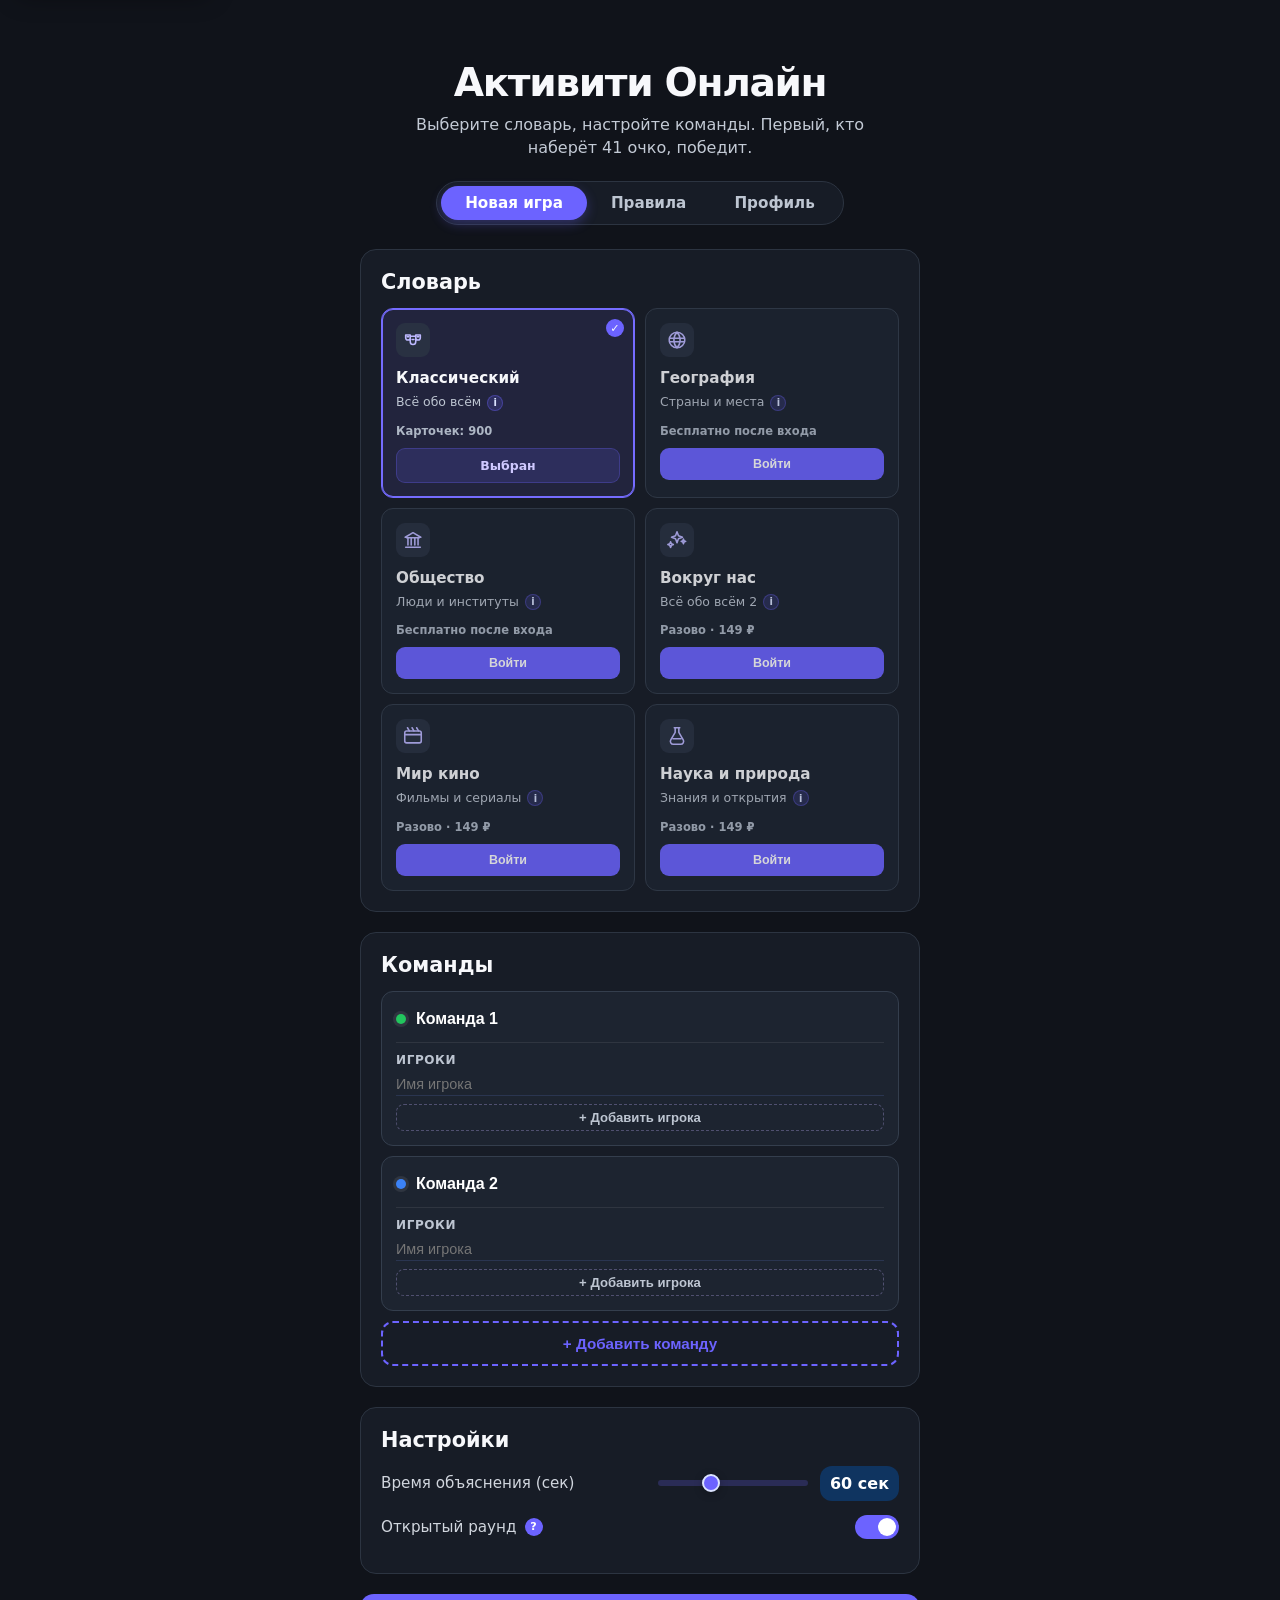
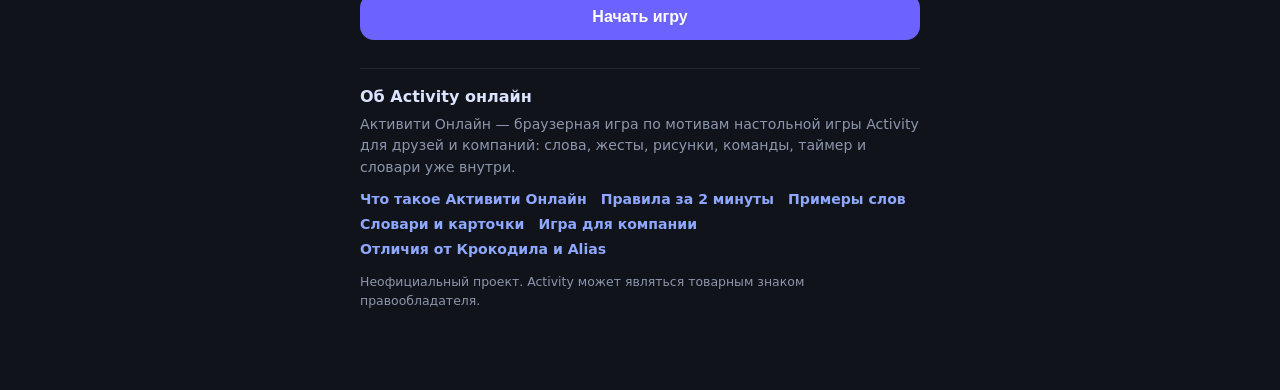
==== commit 3839305c: "Revert unsuccessful design iterations" ====
--- a/index.html
+++ b/index.html
@@ -59,7 +59,7 @@
 <!-- SETUP -->
 <div class="screen active" id="screen-setup">
   <h1>Активити Онлайн</h1>
-  <p class="subtitle"><span>Выберите словарь и настройте команды.</span><span>Первый, кто наберёт 41 очко, победит.</span></p>
+  <p class="subtitle">Выберите словарь, настройте команды. Первый, кто наберёт 41 очко, победит.</p>
   <nav class="nav-pill" aria-label="Основная навигация">
     <button type="button" class="nav-item active" aria-current="page" onclick="showScreen('setup')">Новая игра</button>
     <button type="button" class="nav-item" onclick="showScreen('rules')">Правила</button>
@@ -67,19 +67,16 @@
   </nav>
   <div class="section">
     <h2>Словарь</h2>
-    <div class="dict-grid" id="dict-grid" role="list">
-      <div class="dict-loading">Загрузка словарей…</div>
+    <div class="dict-grid" id="dict-grid">
+      <div style="color:#bdc5d1;font-size:.9rem;grid-column:span 2">Загрузка словарей…</div>
     </div>
     <div class="dict-message" id="dict-message" role="status" aria-live="polite" hidden></div>
   </div>
 
   <div class="section">
     <h2>Команды</h2>
-    <div id="teams-container" class="teams-grid"></div>
-    <button class="add-team-btn" id="add-team-btn" type="button">
-      <svg class="btn-icon" viewBox="0 0 20 20" aria-hidden="true"><path d="M10 4v12M4 10h12"/></svg>
-      <span>Добавить команду</span>
-    </button>
+    <div id="teams-container"></div>
+    <button class="add-team-btn" id="add-team-btn">+ Добавить команду</button>
   </div>
   <div class="section">
     <h2>Настройки</h2>
--- a/style.css
+++ b/style.css
@@ -1,16 +1,13 @@
-:root{color-scheme:dark;--bg:#17182b;--surface:#17213e;--surface-raised:#123b68;--surface-soft:#1a4778;--border:#2a3a5f;--text:#fff;--text-soft:#d9e2f0;--text-muted:#aeb9ca;--primary:#6c63ff;--primary-hover:#786fff;--primary-soft:#2b3268;--focus:#a9a4ff}
 *{box-sizing:border-box;margin:0;padding:0}
-body{font-family:Inter,'Segoe UI',system-ui,-apple-system,sans-serif;background:var(--bg);color:var(--text);min-height:100vh;display:flex;align-items:flex-start;justify-content:center;padding:34px 0 56px;-webkit-font-smoothing:antialiased}
+body{font-family:Inter,'Segoe UI',system-ui,-apple-system,sans-serif;background:#10131a;color:#f7f8fb;min-height:100vh;display:flex;align-items:flex-start;justify-content:center;padding:36px 0 56px;-webkit-font-smoothing:antialiased}
 .skip-link{position:absolute;left:16px;top:12px;z-index:1000;transform:translateY(-160%);background:#fff;color:#10162b;border-radius:10px;padding:10px 14px;font-weight:900;text-decoration:none;box-shadow:0 8px 24px rgba(0,0,0,.35)}
 .skip-link:focus{transform:translateY(0)}
 .screen{width:100%;max-width:600px;padding:24px 20px;display:none}
 .screen.active{display:block}
-#screen-setup{max-width:980px}
-h1{font-size:clamp(2.55rem,7vw,3.5rem);font-weight:900;letter-spacing:-.045em;text-align:center;margin-bottom:14px;color:#fff;line-height:1.04}
+h1{font-size:clamp(2rem,7vw,2.45rem);font-weight:850;letter-spacing:-.035em;text-align:center;margin-bottom:8px}
 .screen-title{font-size:clamp(2rem,7vw,2.45rem);font-weight:850;letter-spacing:-.035em;text-align:center;margin-bottom:8px}
-h2{font-size:1.45rem;font-weight:800;letter-spacing:-.02em;margin-bottom:20px}
-.subtitle{text-align:center;color:#c8cfdb;margin:0 auto 28px;max-width:680px;font-size:1.05rem;line-height:1.5}
-.subtitle span{display:block}
+h2{font-size:1.3rem;font-weight:700;margin-bottom:14px}
+.subtitle{text-align:center;color:#c3cad5;margin:0 auto 22px;max-width:520px;line-height:1.45}
 .seo-link-grid a,.keyword-cloud a,.text-link{color:#c8d3ff;text-decoration:none;font-weight:800}
 .seo-link-grid a:hover,.keyword-cloud a:hover,.text-link:hover{color:#fff;text-decoration:underline}
 .content-text{color:#c9d2e8;font-size:.95rem;line-height:1.65;margin-bottom:12px}
@@ -18,8 +15,8 @@
 .seo-panel{border-top:1px solid rgba(255,255,255,.08);margin-top:28px;padding:18px 0 0}
 .seo-panel h2{font-size:1rem;color:#dbe3ff;margin-bottom:8px}
 .seo-panel p{font-size:.88rem;color:#8d96ad;line-height:1.55;margin-bottom:12px}
-.seo-links{display:flex;flex-wrap:wrap;gap:4px 14px;margin-top:10px}
-.seo-links a{display:inline-flex;align-items:center;min-height:44px;color:#b8aaff;text-decoration:none;font-weight:800;font-size:.88rem}
+.seo-links{display:flex;flex-wrap:wrap;gap:9px 14px;margin-top:10px}
+.seo-links a{color:#8ea7ff;text-decoration:none;font-weight:800;font-size:.88rem}
 .seo-links a:hover{color:#fff;text-decoration:underline}
 .seo-link-grid{display:grid;grid-template-columns:repeat(2,minmax(0,1fr));gap:8px;margin-top:12px}
 .seo-link-grid a{background:#0f3460;border:1px solid rgba(255,255,255,.07);border-radius:10px;padding:10px;line-height:1.25;font-size:.86rem}
@@ -46,36 +43,34 @@
 /* Navigation Pill */
 .nav-pill {
   display: flex;
-  background: #162344;
-  padding: 5px;
+  background: #171c26;
+  padding: 4px;
   border-radius: 999px;
   margin: 0 auto 24px;
-  width: min(100%, 560px);
+  width: fit-content;
   max-width: 100%;
-  border: 1px solid #28385d;
+  border: 1px solid #2c3441;
 }
 .nav-item {
-  flex: 1;
   border: 0;
   font-family: inherit;
   background: transparent;
-  min-height: 48px;
-  padding: 9px 34px;
+  padding: 8px 24px;
   border-radius: 999px;
   cursor: pointer;
   font-size: 0.95rem;
   font-weight: 700;
   transition: all 0.2s;
-  color: #b9c1cf;
+  color: #bdc5d1;
 }
 .nav-item.active {
-  background: var(--primary);
+  background: #6c63ff;
   color: #fff;
-  box-shadow: 0 4px 14px rgba(70, 62, 210, .32);
+  box-shadow: 0 4px 12px rgba(108, 99, 255, 0.3);
 }
 .nav-item:hover:not(.active) {
-  color: #fff;
-  background: rgba(255,255,255,.08);
+  color: #eee;
+  background: rgba(255,255,255,0.05);
 }
 button:focus-visible,
 a:focus-visible,
@@ -83,7 +78,7 @@
 .dict-card:focus-visible,
 .diff-card:focus-visible,
 .dict-info-trigger:focus-visible {
-  outline: 3px solid var(--focus);
+  outline: 3px solid rgba(142,167,255,.95);
   outline-offset: 3px;
 }
 .nav-item:focus-visible {
@@ -96,21 +91,20 @@
 .highlight {color:#fff;font-weight:600}
 
 /* Buttons */
-.btn{display:flex;align-items:center;justify-content:center;gap:8px;min-height:48px;padding:14px 20px;border:none;border-radius:14px;font-size:1rem;font-weight:800;cursor:pointer;transition:transform .12s,background-color .15s,box-shadow .15s;width:100%;margin-bottom:10px}
+.btn{display:flex;align-items:center;justify-content:center;gap:8px;padding:14px 20px;border:none;border-radius:14px;font-size:1rem;font-weight:700;cursor:pointer;transition:transform .1s;width:100%;margin-bottom:10px}
 .btn-icon{width:20px;height:20px;fill:none;stroke:currentColor;stroke-width:2;stroke-linecap:round;stroke-linejoin:round;flex:0 0 auto}
 .btn:active{transform:scale(.97)}
-.btn-primary{background:var(--primary);color:#fff;box-shadow:0 8px 18px rgba(72,51,165,.2)}
-.btn-primary:hover{background:var(--primary-hover)}
+.btn-primary{background:#6c63ff;color:#fff}
 .btn-success{background:#22c55e;color:#fff;font-size:1.15rem;padding:18px}
 .btn-fail{background:#ef4444;color:#fff;font-size:1.15rem;padding:18px}
 .btn-danger{background:#ef4444;color:#fff}
-.btn-secondary{background:var(--surface-raised);color:#fff;border:1px solid var(--border)}
+.btn-secondary{background:#29313d;color:#f7f8fb;border:1px solid #3a4452}
 .btn-sm{padding:8px 14px;font-size:.85rem;width:auto;border-radius:8px;margin-bottom:0}
 .btn-row{display:flex;gap:10px;margin-bottom:10px}
 .btn-row .btn{margin-bottom:0}
 
 /* Setup */
-.section{background:var(--surface);border:1px solid #24365b;border-radius:20px;padding:30px;margin-bottom:24px}
+.section{background:#171c26;border:1px solid #2c3441;border-radius:16px;padding:20px;margin-bottom:20px}
 .account-section{display:flex;flex-direction:column;gap:14px}
 .account-card{background:#1d2430;border:1px solid #313a48;border-radius:14px;padding:14px}
 .account-state{display:flex;align-items:center;gap:12px}
@@ -160,39 +154,26 @@
 .game-open{margin-top:10px;font-size:.8rem;font-weight:700;color:#8ea7ff}
 .requisites-link{color:#8ea7ff;font-weight:700;word-break:break-word}
 .requisites-link:hover{color:#c8d3ff}
-.teams-grid{display:grid;grid-template-columns:repeat(2,minmax(0,1fr));gap:14px;margin-bottom:14px}
-.team-block{background:var(--surface-raised);border:1px solid #204d7c;border-radius:16px;padding:16px;min-width:0}
-.team-header{display:grid;grid-template-columns:48px minmax(0,1fr) 44px auto;align-items:center;gap:10px}
-.team-identity{width:48px;height:48px;border-radius:14px;display:flex;align-items:center;justify-content:center;background:#102f54;border:1px solid rgba(255,255,255,.1)}
-.team-icon{width:32px;height:32px;display:block;object-fit:contain;flex:0 0 auto}
-.team-icon-inline{width:22px;height:22px;object-fit:contain}
-.team-name-input{height:44px;background:transparent;border:0;border-bottom:2px solid rgba(255,255,255,.2);border-radius:0;color:#fff;font-size:1rem;font-weight:850;padding:0 4px;outline:none;width:100%;min-width:0}
-.team-name-input:hover{border-bottom-color:rgba(255,255,255,.4)}
-.team-name-input:focus{border-bottom-color:var(--team-color)}
-.icon-btn{width:44px;height:44px;display:inline-flex;align-items:center;justify-content:center;border:1px solid #315d89;border-radius:11px;background:#11355d;color:#dfe8f4;cursor:pointer;font:800 1.2rem/1 inherit;transition:transform .12s,background-color .15s,border-color .15s,color .15s}
-.icon-btn svg{width:22px;height:22px;fill:none;stroke:currentColor;stroke-width:1.8}
-.icon-btn img{width:24px;height:24px;display:block;object-fit:contain}
-.icon-btn:hover{background:#194773;border-color:#4778a8;color:#fff}
-.icon-btn:active{transform:scale(.95)}
-.remove-team-btn{color:#ffd4dc;border-color:rgba(255,160,180,.32)}
-.remove-team-btn:hover{background:#69364a;border-color:#ad6178}
-.add-team-btn{display:flex;align-items:center;justify-content:center;gap:8px;min-height:48px;background:transparent;border:1px dashed #716bea;color:#d9d7ff;border-radius:12px;padding:12px;width:100%;cursor:pointer;font-size:.95rem;font-weight:800;transition:background-color .15s,border-color .15s,transform .12s}
-.add-team-btn:hover{background:rgba(108,99,255,.12);border-color:#9690ff}
-.add-team-btn:active{transform:scale(.99)}
+.team-block{background:#1d2430;border:1px solid #343e4d;border-radius:12px;padding:14px;margin-bottom:10px}
+.team-header{display:flex;align-items:center;gap:10px}
+.team-color-dot{width:10px;height:10px;border-radius:50%;flex:0 0 auto;box-shadow:0 0 0 3px rgba(255,255,255,.08)}
+.team-name-input{background:transparent;border:none;color:#fff;font-size:1rem;font-weight:750;padding:4px 0;outline:none;flex:1;min-width:0}
+.add-team-btn{background:none;border:2px dashed #6c63ff;color:#6c63ff;border-radius:12px;padding:12px;width:100%;cursor:pointer;font-size:.95rem;font-weight:600}
+.add-team-btn:hover{background:#6c63ff22}
 .setting-row{display:flex;align-items:center;justify-content:space-between;margin-bottom:14px}
 .setting-row label{font-size:.95rem;color:#d1d6de;display:flex;align-items:center;gap:8px}
 /* Time slider */
 .time-slider-wrap{display:flex;align-items:center;gap:12px;min-width:220px;justify-content:flex-end}
-#turn-time{-webkit-appearance:none;appearance:none;width:150px;height:44px;border-radius:999px;background:linear-gradient(rgba(108,99,255,.36),rgba(108,99,255,.36)) center/100% 6px no-repeat;outline:none}
-#turn-time::-webkit-slider-thumb{-webkit-appearance:none;appearance:none;width:22px;height:22px;border-radius:50%;background:var(--primary);border:2px solid #ede9ff;box-shadow:0 2px 8px rgba(0,0,0,.25);cursor:pointer}
-#turn-time::-moz-range-thumb{width:22px;height:22px;border-radius:50%;background:var(--primary);border:2px solid #ede9ff;box-shadow:0 2px 8px rgba(0,0,0,.25);cursor:pointer}
+#turn-time{-webkit-appearance:none;appearance:none;width:150px;height:6px;border-radius:999px;background:rgba(108,99,255,.22);outline:none}
+#turn-time::-webkit-slider-thumb{-webkit-appearance:none;appearance:none;width:18px;height:18px;border-radius:50%;background:#6c63ff;border:2px solid #dbe3ff;box-shadow:0 2px 8px rgba(0,0,0,.25);cursor:pointer}
+#turn-time::-moz-range-thumb{width:18px;height:18px;border-radius:50%;background:#6c63ff;border:2px solid #dbe3ff;box-shadow:0 2px 8px rgba(0,0,0,.25);cursor:pointer}
 #turn-time::-moz-range-track{height:6px;border-radius:999px;background:rgba(108,99,255,.22)}
 .time-slider-value{min-width:72px;text-align:center;background:#0f3460;border-radius:12px;padding:8px 10px;color:#fff;font-weight:800}
 /* Switch */
-.switch{position:relative;display:inline-block;width:44px;height:44px}
+.switch{position:relative;display:inline-block;width:44px;height:24px}
 .switch input{opacity:0;width:0;height:0}
-.slider{position:absolute;cursor:pointer;top:10px;left:0;right:0;bottom:10px;background-color:#40506a;transition:.2s;border-radius:24px}
-.slider:before{position:absolute;content:"";height:18px;width:18px;left:3px;bottom:3px;background-color:white;transition:.2s;border-radius:50%}
+.slider{position:absolute;cursor:pointer;top:0;left:0;right:0;bottom:0;background-color:#374151;transition:.4s;border-radius:24px}
+.slider:before{position:absolute;content:"";height:18px;width:18px;left:3px;bottom:3px;background-color:white;transition:.4s;border-radius:50%}
 input:checked+.slider{background-color:#6c63ff}
 input:checked+.slider:before{transform:translateX(20px)}
 /* Tooltip */
@@ -204,8 +185,7 @@
 .board-wrap{background:#171c26;border:1px solid #2c3441;border-radius:16px;padding:14px;margin-bottom:16px}
 .board-info{font-size:.82rem;margin-bottom:12px;display:flex;flex-wrap:wrap;gap:7px}
 .board-team-label{display:inline-flex;align-items:center;gap:7px;background:#202733;border:1px solid #343e4d;border-radius:999px;padding:6px 9px;color:#f3f5f8;min-width:0}
-.board-team-symbol{display:inline-flex;align-items:center;justify-content:center;flex:0 0 auto}
-.team-icon-board{width:18px;height:18px}
+.board-team-dot{width:9px;height:9px;border-radius:50%;display:inline-block;flex:0 0 auto}
 .board-team-name{font-weight:700;overflow:hidden;text-overflow:ellipsis;white-space:nowrap;max-width:150px}
 .board-team-position{color:#fff;font-weight:850;font-variant-numeric:tabular-nums}
 .board-grid{display:grid;gap:4px}
@@ -253,7 +233,7 @@
 
 /* Turn start */
 .turn-header{text-align:center;margin-bottom:20px}
-.team-badge{display:inline-flex;align-items:center;justify-content:center;gap:8px;border-radius:999px;padding:8px 20px;font-weight:800;font-size:1.05rem;color:#fff;margin-bottom:5px}
+.team-badge{display:inline-block;border-radius:999px;padding:7px 22px;font-weight:700;font-size:1.1rem;color:#fff;margin-bottom:5px}
 .cell-label{font-size:.88rem;color:#bdc5d1}
 .mode-block{text-align:center;margin:12px 0 18px}
 .mode-icon-big{font-size:3.5rem;display:block;margin-bottom:8px}
@@ -306,36 +286,35 @@
 .tooltip-trigger:hover .tooltip-text{visibility:visible;opacity:1}
 
 /* Dictionary selection */
-.dict-grid{display:grid;grid-template-columns:repeat(3,minmax(0,1fr));gap:14px}
-.dict-loading{color:var(--text-soft);font-size:.9rem;grid-column:1/-1;padding:12px 0}
-.dict-card{background:var(--surface-raised);border:1px solid #204d7c;border-radius:16px;padding:18px;position:relative;transition:border-color .15s,background-color .15s,transform .15s;text-align:left;z-index:0;min-width:0;min-height:218px;display:flex;flex-direction:column}
-.dict-card:hover{border-color:#3f6e9e;transform:translateY(-1px)}
-.dict-card.selected{border:2px solid var(--primary);padding:17px;background:#182342}
-.dict-card.locked{opacity:1}
+.dict-grid{display:grid;grid-template-columns:repeat(2,minmax(0,1fr));gap:10px}
+.dict-card{background:#1d2430;border:1px solid #343e4d;border-radius:12px;padding:14px;cursor:pointer;position:relative;transition:border-color .15s,background .15s,transform .15s;user-select:none;text-align:left;z-index:0}
+.dict-card:hover:not(.locked){border-color:#6c63ff}
+.dict-card.selected{border-color:#756cff;background:#22243d;box-shadow:inset 0 0 0 1px #756cff}
+.dict-card.locked{opacity:.82;cursor:default}
 .dict-card:hover,
 .dict-card:focus-within{z-index:30}
-.dict-icon{display:flex;align-items:center;justify-content:flex-start;width:50px;height:50px;margin-bottom:13px}
-.dict-icon img{display:block;width:50px;height:50px;object-fit:contain}
-.dict-name{font-weight:850;font-size:1.08rem;line-height:1.22;margin-bottom:5px;white-space:nowrap;overflow:hidden;text-overflow:ellipsis}
-.dict-sub-row{display:flex;align-items:center;justify-content:flex-start;gap:6px;min-height:1.4em;margin-bottom:9px}
-.dict-sub{font-size:.86rem;color:#c7d2e2;line-height:1.25;white-space:nowrap;overflow:hidden;text-overflow:ellipsis}
-.dict-info-trigger{position:relative;display:inline-flex;align-items:center;justify-content:center;width:44px;height:44px;margin:-11px;border:0;background:transparent;color:transparent;font-size:.68rem;font-weight:900;cursor:help;flex:0 0 auto;padding:0;font-family:inherit}
-.dict-info-trigger::before{content:'i';display:flex;align-items:center;justify-content:center;width:22px;height:22px;border-radius:50%;background:#243f6d;border:1px solid #496c9b;color:#edf3ff}
+.dict-icon{display:flex;align-items:center;justify-content:center;width:34px;height:34px;border-radius:9px;background:#293142;color:#bdb8ff;margin-bottom:12px}
+.dict-icon svg{width:22px;height:22px;fill:none;stroke:currentColor;stroke-width:1.7;stroke-linecap:round;stroke-linejoin:round}
+.dict-name{font-weight:800;font-size:.95rem;line-height:1.25;margin-bottom:3px}
+.dict-sub-row{display:flex;align-items:center;justify-content:flex-start;gap:6px;min-height:1.4em;margin-bottom:10px}
+.dict-sub{font-size:.78rem;color:#bdc5d1;line-height:1.3}
+.dict-info-trigger{position:relative;display:inline-flex;align-items:center;justify-content:center;width:16px;height:16px;border-radius:50%;background:rgba(108,99,255,.18);border:1px solid rgba(108,99,255,.38);color:#dbe3ff;font-size:.62rem;font-weight:800;cursor:help;flex:0 0 auto}
 .dict-info-trigger:focus .dict-info-tooltip,
 .dict-info-trigger:hover .dict-info-tooltip{visibility:visible;opacity:1}
 .dict-info-tooltip{visibility:hidden;opacity:0;transition:opacity .18s ease;position:absolute;z-index:40;left:50%;top:calc(100% + 10px);transform:translateX(-50%);width:210px;padding:10px 12px;border-radius:12px;background:rgba(8,15,32,.98);border:1px solid rgba(142,167,255,.18);box-shadow:0 14px 28px rgba(0,0,0,.34);color:#eef2ff;font-size:.75rem;line-height:1.45;font-weight:500;text-align:left;pointer-events:none}
 .dict-info-tooltip::before{content:"";position:absolute;left:50%;top:-6px;transform:translateX(-50%) rotate(45deg);width:12px;height:12px;background:rgba(8,15,32,.98);border-left:1px solid rgba(142,167,255,.18);border-top:1px solid rgba(142,167,255,.18)}
-.dict-words{font-size:.8rem;color:#9eacd0;font-weight:800}
-.dict-badge{position:absolute;top:14px;right:14px;background:#292b49;border:0;border-radius:999px;padding:5px 9px;font-size:.72rem;color:#e9e9f4;font-weight:800;white-space:nowrap}
-.dict-action-btn,.dict-state-pill{display:flex;align-items:center;justify-content:center;margin-top:auto;width:100%;min-height:48px;border-radius:12px;padding:10px 12px;font-family:inherit;font-size:.88rem;font-weight:850;text-align:center}
-.dict-action-btn{border:1px solid #466b9a;background:#1c4a78;color:#fff;cursor:pointer;transition:background-color .15s,transform .12s,border-color .15s}
-.dict-action-btn:hover{background:#245887;border-color:#5a82b0}
-.dict-action-btn:active{transform:scale(.98)}
-.dict-action-btn:disabled{opacity:.55;cursor:not-allowed;transform:none}
-.dict-buy-btn{background:var(--primary);border-color:var(--primary)}
-.dict-buy-btn:hover{background:var(--primary-hover);border-color:var(--primary-hover)}
-.dict-login-btn{background:#1c4a78}
-.dict-state-pill{background:#24284c;border:1px solid #4b5180;color:#e4e5f7}
+.dict-words{font-size:.72rem;color:#aeb7c5;font-weight:650}
+.dict-badge{position:absolute;top:8px;right:8px;background:#29313d;border-radius:6px;padding:2px 6px;font-size:.65rem;color:#bdc5d1;font-weight:700}
+.dict-check{position:absolute;top:10px;right:10px;background:#6c63ff;border-radius:50%;width:18px;height:18px;display:flex;align-items:center;justify-content:center;font-size:.7rem;line-height:1}
+.dict-buy-btn{margin-top:10px;width:100%;border:none;border-radius:9px;background:#6c63ff;color:#fff;padding:9px 10px;font-size:.78rem;font-weight:800;cursor:pointer;transition:filter .15s,transform .15s}
+.dict-buy-btn:hover{filter:brightness(1.08)}
+.dict-buy-btn:active{transform:translateY(1px)}
+.dict-buy-btn:disabled{opacity:.5;cursor:not-allowed;filter:none;transform:none}
+.dict-select-btn,.dict-state-pill{margin-top:10px;width:100%;border-radius:9px;padding:9px 10px;font-size:.78rem;font-weight:800;text-align:center}
+.dict-select-btn{border:1px solid rgba(108,99,255,.45);background:rgba(108,99,255,.12);color:#dbe3ff;cursor:pointer;transition:filter .15s,transform .15s,border-color .15s}
+.dict-select-btn:hover{filter:brightness(1.05);border-color:#8c84ff}
+.dict-select-btn:active{transform:translateY(1px)}
+.dict-state-pill{background:rgba(108,99,255,.16);border:1px solid rgba(108,99,255,.28);color:#cfc9ff}
 .dict-message{margin-top:10px;border:1px solid rgba(142,167,255,.22);background:rgba(142,167,255,.09);border-radius:10px;padding:10px 12px;color:#dbe3ff;font-size:.84rem;line-height:1.4}
 .dict-message.warning{border-color:rgba(245,158,11,.34);background:rgba(245,158,11,.11);color:#fde6bd}
 .dict-message.success{border-color:rgba(34,197,94,.32);background:rgba(34,197,94,.1);color:#c8f7d5}
@@ -346,42 +325,42 @@
 .legal-links a:hover{color:#c8d3ff;text-decoration:underline}
 
 /* Players in setup */
-.players-section{margin-top:12px;padding-top:12px;border-top:1px solid rgba(255,255,255,.12)}
-.player-row{display:flex;align-items:center;gap:8px;margin-bottom:8px}
+.players-section{margin-top:10px;padding-top:10px;border-top:1px solid rgba(255,255,255,.08)}
+.players-label{
+  font-size:.75rem;
+  color:#bdc5d1;
+  margin-bottom:6px;
+  font-weight:700;
+  text-transform:uppercase;
+  letter-spacing:.05em
+}
+.player-row{display:flex;align-items:center;gap:6px;margin-bottom:6px}
 .player-input{
-  min-height:44px;
-  background:#102f54;
-  border:1px solid #1f4d7a;
-  border-radius:10px;
-  color:#fff;
+  background:transparent;
+  border:none;
+  border-bottom:1px solid #2a3550;
+  color:#e0e0f0;
   font-size:.9rem;
-  padding:8px 10px;
+  padding:3px 0;
   outline:none;
   flex:1;
   min-width:0
 }
-.player-input::placeholder{color:#a8b6c9}
-.player-input:hover{border-color:#386a98}
-.player-input:focus{border-color:#8f8aff;box-shadow:0 0 0 3px rgba(108,99,255,.2)}
-.remove-player-btn{flex:0 0 auto}
+.player-input:focus{border-bottom-color:#6c63ff}
 .add-player-btn{
-  display:flex;
-  align-items:center;
-  justify-content:center;
-  gap:7px;
-  min-height:44px;
-  background:transparent;
-  border:1px dashed #5680aa;
-  color:var(--text-soft);
-  border-radius:10px;
-  padding:8px 12px;
+  background:none;
+  border:1px dashed #505070;
+  color:#bdc5d1;
+  border-radius:8px;
+  padding:5px 12px;
   cursor:pointer;
   font-size:.82rem;
   width:100%;
-  transition:border-color .15s,color .15s,background-color .15s;
-  font-weight:800
-}
-.add-player-btn:hover{border-color:#8f8aff;color:#fff;background:rgba(108,99,255,.1)}
+  margin-top:2px;
+  transition:border-color .15s,color .15s;
+  font-weight: 700
+}
+.add-player-btn:hover{border-color:#6c63ff;color:#6c63ff}
 /* Explainer badge */
 .explainer-line{font-size:.9rem;color:#bdc5d1;text-align:center;margin-top:6px}
 .explainer-line strong{color:#fff}
@@ -473,44 +452,21 @@
 @media (max-width: 640px){
   body{padding:20px 0 40px}
   .screen{padding:18px 14px}
-  h1,.screen-title{font-size:2.15rem}
-  .subtitle{font-size:.98rem;margin-bottom:20px}
-  .section{padding:17px;margin-bottom:14px;border-radius:16px}
+  h1,.screen-title{font-size:2rem}
+  .subtitle{font-size:.95rem;margin-bottom:18px}
+  .section{padding:16px;margin-bottom:14px;border-radius:12px}
   .nav-pill{width:100%}
   .nav-item{flex:1;min-width:0;text-align:center}
-  .nav-item{min-height:44px;padding:8px 12px;font-size:.86rem}
+  .nav-item{padding:8px 14px;font-size:.86rem}
   .setting-row{flex-direction:column;align-items:stretch;gap:10px}
   .time-slider-wrap{min-width:0;width:100%;justify-content:space-between}
   #turn-time{width:min(100%,180px)}
   .tooltip-trigger .tooltip-text{width:min(280px, calc(100vw - 32px)) !important;left:50% !important;margin-left:0 !important;transform:translateX(-50%) !important;padding:12px !important;font-size:.84rem !important}
   .seo-panel{margin-top:22px}
-  .dict-grid{grid-template-columns:repeat(2,minmax(0,1fr))}
-  .dict-grid{gap:10px}
-  .dict-card{padding:14px;min-height:220px}
-  .dict-card.selected{padding:13px}
-  .dict-icon,.dict-icon img{width:44px;height:44px}
-  .dict-name{font-size:.98rem;white-space:normal;overflow:visible;text-overflow:clip;min-height:2.4em;display:flex;align-items:flex-end}
-  .dict-sub{font-size:.78rem}
-  .dict-badge{top:10px;right:10px;font-size:.66rem;padding:4px 7px}
-  .dict-info-tooltip{position:fixed;left:16px;right:16px;top:auto;bottom:16px;transform:none;width:auto}
-  .dict-info-tooltip::before{display:none}
-  .teams-grid{grid-template-columns:1fr}
-}
-
-@media (max-width: 370px){
+  .dict-card{padding:12px}
+}
+
+@media (max-width: 380px){
   .dict-grid{grid-template-columns:1fr}
-  .dict-card{min-height:205px}
   .purchase-head{flex-direction:column}
 }
-
-@keyframes team-identity-pop{
-  0%{transform:rotate(0) scale(1)}
-  45%{transform:rotate(-9deg) scale(.9)}
-  75%{transform:rotate(7deg) scale(1.08)}
-  100%{transform:rotate(0) scale(1)}
-}
-.team-identity.is-shuffling{animation:team-identity-pop .28s ease-out}
-
-@media (prefers-reduced-motion: reduce){
-  *,*::before,*::after{scroll-behavior:auto !important;animation-duration:.01ms !important;animation-iteration-count:1 !important;transition-duration:.01ms !important}
-}
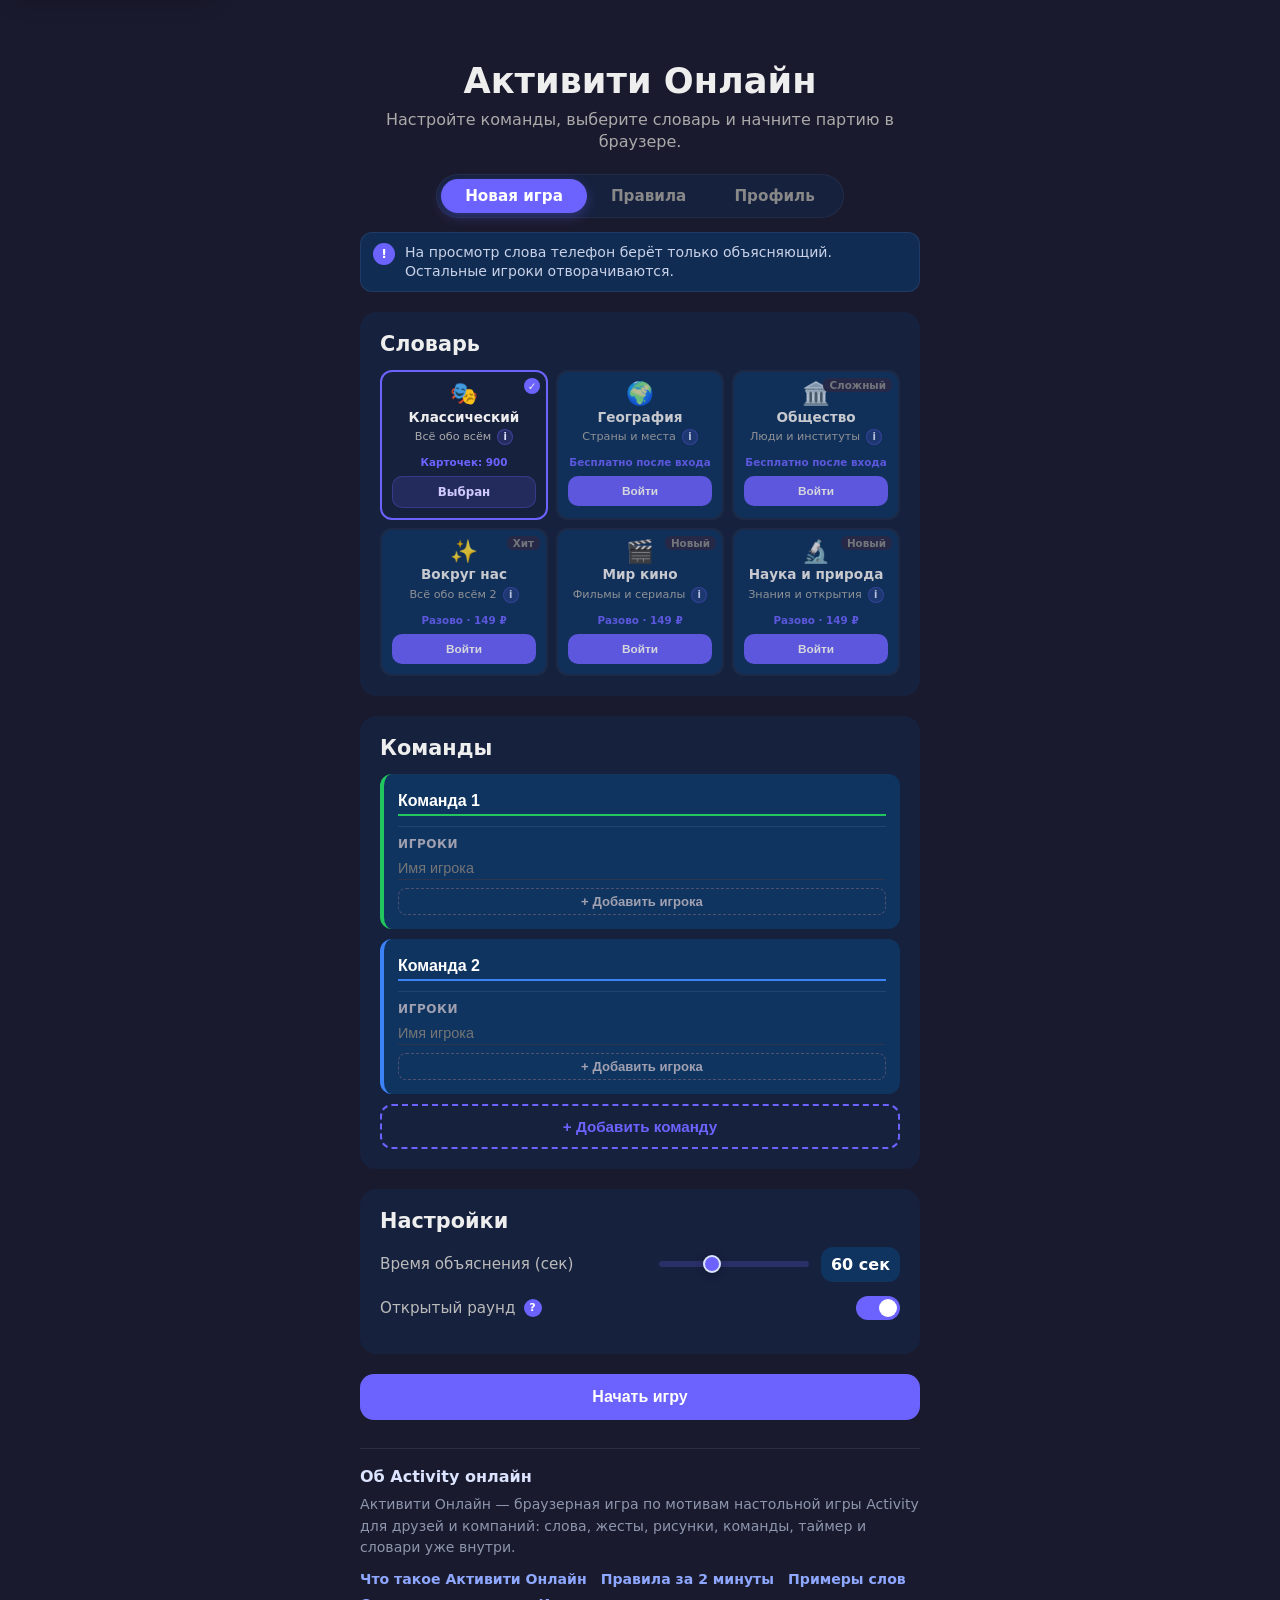
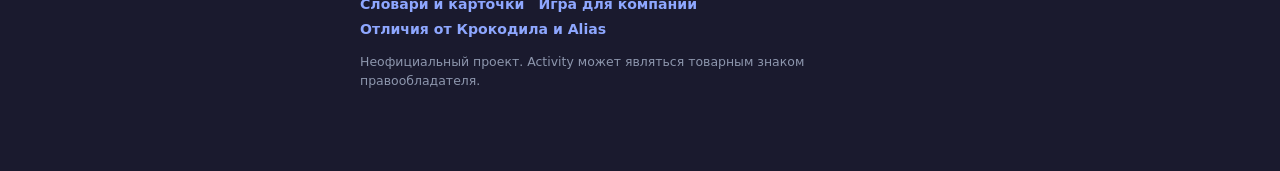
==== commit 2ec7802d: "Restore pre-redesign interface" ====
--- a/index.html
+++ b/index.html
@@ -59,16 +59,19 @@
 <!-- SETUP -->
 <div class="screen active" id="screen-setup">
   <h1>Активити Онлайн</h1>
-  <p class="subtitle">Выберите словарь, настройте команды. Первый, кто наберёт 41 очко, победит.</p>
+  <p class="subtitle">Настройте команды, выберите словарь и начните партию в браузере.</p>
   <nav class="nav-pill" aria-label="Основная навигация">
     <button type="button" class="nav-item active" aria-current="page" onclick="showScreen('setup')">Новая игра</button>
     <button type="button" class="nav-item" onclick="showScreen('rules')">Правила</button>
     <button type="button" class="nav-item" onclick="showScreen('profile')">Профиль</button>
   </nav>
+  <div class="quick-start" aria-label="Важная подсказка">
+    <div class="quick-step"><strong aria-hidden="true">!</strong><span>На просмотр слова телефон берёт только объясняющий. Остальные игроки отворачиваются.</span></div>
+  </div>
   <div class="section">
     <h2>Словарь</h2>
     <div class="dict-grid" id="dict-grid">
-      <div style="color:#bdc5d1;font-size:.9rem;grid-column:span 2">Загрузка словарей…</div>
+      <div style="color:#aaa;font-size:.9rem;grid-column:span 2">Загрузка словарей…</div>
     </div>
     <div class="dict-message" id="dict-message" role="status" aria-live="polite" hidden></div>
   </div>
@@ -119,7 +122,7 @@
 
 <!-- RULES -->
 <div class="screen" id="screen-rules">
-  <div class="screen-title">Активити</div>
+  <div class="screen-title">🎭 Activity</div>
   <nav class="nav-pill" aria-label="Основная навигация">
     <button type="button" class="nav-item" onclick="showScreen('setup')">Новая игра</button>
     <button type="button" class="nav-item active" aria-current="page" onclick="showScreen('rules')">Правила</button>
@@ -128,7 +131,7 @@
   
   <div class="section">
     <h2>Суть игры</h2>
-    <p>Команды объясняют слова тремя способами: словами, пантомимой или рисунком. Побеждает команда, которая первой доберётся до <span class="highlight">41 очка</span>.</p>
+    <p>Команды соревнуются в объяснении слов. Задача — первыми добраться до <span class="highlight">финиша (41 клетка)</span>, используя три способа объяснения: 🗣️ Слова, 🙌 Пантомима, 🎨 Рисование.</p>
   </div>
 
   <div class="section">
@@ -161,7 +164,7 @@
 
 <!-- PROFILE -->
 <div class="screen" id="screen-profile">
-  <div class="screen-title">Активити</div>
+  <div class="screen-title">🎭 Activity</div>
   <nav class="nav-pill" aria-label="Основная навигация">
     <button type="button" class="nav-item" onclick="showScreen('setup')">Новая игра</button>
     <button type="button" class="nav-item" onclick="showScreen('rules')">Правила</button>
@@ -170,7 +173,7 @@
 
   <div class="section account-section">
     <h2>Профиль</h2>
-    <p class="account-subtitle">Войдите, чтобы открыть словари и сохранять игры.</p>
+    <p class="account-subtitle">Вход через Telegram открывает бесплатные словари, покупки и историю партий.</p>
     <div class="account-card" id="account-card">
       <div class="account-state">
         <div class="account-avatar placeholder" id="account-avatar">TG</div>
@@ -192,7 +195,7 @@
     </div>
   </div>
   <div class="section">
-    <h2>Доступ</h2>
+    <h2>Доступ к словарям</h2>
     <div class="purchase-card" id="purchase-bundle-card">
       <div class="purchase-head">
         <div>
@@ -230,15 +233,10 @@
     <div class="mode-name-big" id="ts-mode-name"></div>
     <p class="mode-hint" id="ts-hint"></p>
   </div>
+  <p class="turn-tip">Перед выбором карточки передайте телефон объясняющему.</p>
   <div class="board-wrap" id="ts-board"></div>
-  <button class="btn btn-primary" id="ts-ready-btn">
-    <span>Выбрать карточку</span>
-    <svg class="btn-icon" viewBox="0 0 20 20" aria-hidden="true"><path d="m7.5 4.5 5.5 5.5-5.5 5.5"/></svg>
-  </button>
-  <button class="btn btn-secondary" id="ts-back-to-menu-btn">
-    <svg class="btn-icon" viewBox="0 0 20 20" aria-hidden="true"><path d="M12.5 4.5 7 10l5.5 5.5"/></svg>
-    <span>В меню</span>
-  </button>
+  <button class="btn btn-primary" id="ts-ready-btn">Выбрать карточку →</button>
+  <button class="btn btn-secondary" id="ts-back-to-menu-btn">← В меню</button>
 </div>
 
 <!-- CARD SELECTION (difficulty only, no words) -->
@@ -268,11 +266,8 @@
       <div class="diff-moves">фишка +5</div>
     </button>
   </div>
-  <p style="color:#bdc5d1;font-size:.85rem;text-align:center;margin-bottom:14px">Слово откроется после выбора</p>
-  <button class="btn btn-secondary" id="cs-back-btn">
-    <svg class="btn-icon" viewBox="0 0 20 20" aria-hidden="true"><path d="M12.5 4.5 7 10l5.5 5.5"/></svg>
-    <span>К полю</span>
-  </button>
+  <p style="color:#aaa;font-size:.85rem;text-align:center;margin-bottom:14px">Слово откроется после выбора</p>
+  <button class="btn btn-secondary" id="cs-back-btn">← К полю</button>
 </div>
 
 <!-- PREVIEW (word revealed + 10s countdown) -->
@@ -286,7 +281,7 @@
     <div id="pv-open-round-alert" class="open-round-alert" style="display:none">🎭 ОТКРЫТЫЙ РАУНД!</div>
     <div class="preview-word" id="pv-word"></div>
     <div class="countdown-ring" id="pv-countdown"></div>
-    <p style="color:#bdc5d1;font-size:.88rem;margin-bottom:15px">Объяснение начнётся автоматически</p>
+    <p style="color:#aaa;font-size:.88rem;margin-bottom:15px">Объяснение начнётся автоматически</p>
     <button class="btn btn-secondary" onclick="sfxNavBack(); goTurnStart()">✕ Отменить ход</button>
   </div>
 </div>
@@ -308,7 +303,7 @@
     <button class="btn btn-fail" id="fail-btn">✕ Не угадали</button>
   </div>
   <div id="open-round-btns" style="display:none; text-align:center;">
-    <p style="margin-bottom:10px;color:#bdc5d1">Кто угадал?</p>
+    <p style="margin-bottom:10px; color:#aaa;">Кто угадал?</p>
     <div id="teams-btns-container" style="display:grid; grid-template-columns:1fr 1fr; gap:8px;"></div>
     <button class="btn btn-fail" id="open-fail-btn" style="margin-top:8px; padding: 12px 16px; font-size: 0.95rem;">Никто</button>
   </div>
@@ -324,10 +319,7 @@
     <div class="outcome-sub" id="tr-sub"></div>
   </div>
   <div class="board-wrap" id="tr-board"></div>
-  <button class="btn btn-primary" id="next-turn-btn">
-    <span>Следующий ход</span>
-    <svg class="btn-icon" viewBox="0 0 20 20" aria-hidden="true"><path d="m7.5 4.5 5.5 5.5-5.5 5.5"/></svg>
-  </button>
+  <button class="btn btn-primary" id="next-turn-btn">Следующий ход →</button>
   <div class="section feedback-section" id="turn-feedback-section" style="display:none">
     <h2>Оценка сложности</h2>
     <p class="feedback-copy" id="turn-feedback-copy"></p>
@@ -346,7 +338,7 @@
   <div class="winner-screen">
     <span class="winner-emoji">🏆</span>
     <div class="winner-title" id="go-winner"></div>
-    <p style="color:#bdc5d1;font-size:1.1rem;margin-bottom:0">побеждает!</p>
+    <p style="color:#aaa;font-size:1.1rem;margin-bottom:0">побеждает!</p>
     <div class="final-list" id="go-scores"></div>
     <div id="go-summary-meta"></div>
     <div id="go-team-stats"></div>
@@ -365,10 +357,7 @@
   <div id="gd-summary-meta"></div>
   <div id="gd-team-stats"></div>
   <div id="gd-highlights"></div>
-  <button class="btn btn-secondary" id="gd-back-btn">
-    <svg class="btn-icon" viewBox="0 0 20 20" aria-hidden="true"><path d="M12.5 4.5 7 10l5.5 5.5"/></svg>
-    <span>Назад в профиль</span>
-  </button>
+  <button class="btn btn-secondary" id="gd-back-btn">← Назад в профиль</button>
 </div>
 
 <script src="script.js"></script>
--- a/style.css
+++ b/style.css
@@ -1,13 +1,13 @@
 *{box-sizing:border-box;margin:0;padding:0}
-body{font-family:Inter,'Segoe UI',system-ui,-apple-system,sans-serif;background:#10131a;color:#f7f8fb;min-height:100vh;display:flex;align-items:flex-start;justify-content:center;padding:36px 0 56px;-webkit-font-smoothing:antialiased}
+body{font-family:'Segoe UI',system-ui,sans-serif;background:#1a1a2e;color:#eee;min-height:100vh;display:flex;align-items:flex-start;justify-content:center;padding:36px 0 56px}
 .skip-link{position:absolute;left:16px;top:12px;z-index:1000;transform:translateY(-160%);background:#fff;color:#10162b;border-radius:10px;padding:10px 14px;font-weight:900;text-decoration:none;box-shadow:0 8px 24px rgba(0,0,0,.35)}
 .skip-link:focus{transform:translateY(0)}
 .screen{width:100%;max-width:600px;padding:24px 20px;display:none}
 .screen.active{display:block}
-h1{font-size:clamp(2rem,7vw,2.45rem);font-weight:850;letter-spacing:-.035em;text-align:center;margin-bottom:8px}
-.screen-title{font-size:clamp(2rem,7vw,2.45rem);font-weight:850;letter-spacing:-.035em;text-align:center;margin-bottom:8px}
+h1{font-size:2.2rem;font-weight:800;text-align:center;margin-bottom:8px}
+.screen-title{font-size:2.2rem;font-weight:800;text-align:center;margin-bottom:8px}
 h2{font-size:1.3rem;font-weight:700;margin-bottom:14px}
-.subtitle{text-align:center;color:#c3cad5;margin:0 auto 22px;max-width:520px;line-height:1.45}
+.subtitle{text-align:center;color:#aaa;margin:0 auto 22px;max-width:520px;line-height:1.35}
 .seo-link-grid a,.keyword-cloud a,.text-link{color:#c8d3ff;text-decoration:none;font-weight:800}
 .seo-link-grid a:hover,.keyword-cloud a:hover,.text-link:hover{color:#fff;text-decoration:underline}
 .content-text{color:#c9d2e8;font-size:.95rem;line-height:1.65;margin-bottom:12px}
@@ -23,7 +23,7 @@
 .brand-note{color:#8d96ad !important;font-size:.78rem !important;line-height:1.5 !important;margin-top:16px !important;margin-bottom:0 !important}
 .content-page{max-width:760px}
 .content-page .btn-primary{max-width:340px;margin:0 auto 20px}
-.number-list{margin-left:20px;color:#d1d6de;line-height:1.55}
+.number-list{margin-left:20px;color:#ccc;line-height:1.55}
 .number-list li{margin-bottom:10px;padding-left:4px}
 .info-grid{display:grid;grid-template-columns:repeat(3,minmax(0,1fr));gap:10px}
 .info-tile,.word-example,.dictionary-row{background:#0f3460;border:1px solid rgba(255,255,255,.07);border-radius:12px;padding:14px}
@@ -33,7 +33,7 @@
 .keyword-cloud a{background:#0f3460;border:1px solid rgba(142,167,255,.18);border-radius:999px;padding:8px 11px;font-size:.86rem}
 .word-example-grid{display:grid;grid-template-columns:repeat(3,minmax(0,1fr));gap:10px}
 .word-example span{display:inline-block;color:#8ea7ff;font-size:.75rem;font-weight:900;text-transform:uppercase;letter-spacing:.05em;margin-bottom:7px}
-.word-example em{display:block;color:#bdc5d1;font-size:.84rem;line-height:1.4;font-style:normal}
+.word-example em{display:block;color:#9aa3b8;font-size:.84rem;line-height:1.4;font-style:normal}
 .dictionary-list{display:grid;gap:10px}
 .comparison-table{display:grid;gap:1px;background:rgba(255,255,255,.08);border-radius:12px;overflow:hidden}
 .comparison-table>div{display:grid;grid-template-columns:.8fr 1.3fr 1.3fr;gap:1px;background:rgba(255,255,255,.08)}
@@ -43,13 +43,13 @@
 /* Navigation Pill */
 .nav-pill {
   display: flex;
-  background: #171c26;
+  background: #16213e;
   padding: 4px;
   border-radius: 999px;
   margin: 0 auto 24px;
   width: fit-content;
   max-width: 100%;
-  border: 1px solid #2c3441;
+  border: 1px solid rgba(255,255,255,0.05);
 }
 .nav-item {
   border: 0;
@@ -61,7 +61,7 @@
   font-size: 0.95rem;
   font-weight: 700;
   transition: all 0.2s;
-  color: #bdc5d1;
+  color: #888;
 }
 .nav-item.active {
   background: #6c63ff;
@@ -84,29 +84,33 @@
 .nav-item:focus-visible {
   outline-offset: 2px;
 }
+.quick-start{display:grid;gap:8px;margin:-10px 0 20px}
+.quick-step{display:flex;align-items:flex-start;gap:10px;background:rgba(15,52,96,.74);border:1px solid rgba(142,167,255,.12);border-radius:12px;padding:10px 12px;color:#c9d2e8;font-size:.88rem;line-height:1.35}
+.quick-step strong{display:flex;align-items:center;justify-content:center;width:22px;height:22px;border-radius:50%;background:#6c63ff;color:#fff;font-size:.78rem;flex:0 0 auto}
+.turn-tip{margin:-4px 0 12px;color:#b9c2da;font-size:.9rem;line-height:1.45;text-align:center}
+
 /* Rules Section Styles */
 .rule-list {list-style:none;margin-top:10px}
-.rule-list li {margin-bottom:12px;padding-left:20px;position:relative;color:#d1d6de;line-height:1.5;font-size:0.95rem}
+.rule-list li {margin-bottom:12px;padding-left:20px;position:relative;color:#ccc;line-height:1.5;font-size:0.95rem}
 .rule-list li::before {content:'•';color:#6c63ff;position:absolute;left:0;font-weight:bold}
 .highlight {color:#fff;font-weight:600}
 
 /* Buttons */
 .btn{display:flex;align-items:center;justify-content:center;gap:8px;padding:14px 20px;border:none;border-radius:14px;font-size:1rem;font-weight:700;cursor:pointer;transition:transform .1s;width:100%;margin-bottom:10px}
-.btn-icon{width:20px;height:20px;fill:none;stroke:currentColor;stroke-width:2;stroke-linecap:round;stroke-linejoin:round;flex:0 0 auto}
 .btn:active{transform:scale(.97)}
 .btn-primary{background:#6c63ff;color:#fff}
 .btn-success{background:#22c55e;color:#fff;font-size:1.15rem;padding:18px}
 .btn-fail{background:#ef4444;color:#fff;font-size:1.15rem;padding:18px}
 .btn-danger{background:#ef4444;color:#fff}
-.btn-secondary{background:#29313d;color:#f7f8fb;border:1px solid #3a4452}
+.btn-secondary{background:#374151;color:#eee}
 .btn-sm{padding:8px 14px;font-size:.85rem;width:auto;border-radius:8px;margin-bottom:0}
 .btn-row{display:flex;gap:10px;margin-bottom:10px}
 .btn-row .btn{margin-bottom:0}
 
 /* Setup */
-.section{background:#171c26;border:1px solid #2c3441;border-radius:16px;padding:20px;margin-bottom:20px}
+.section{background:#16213e;border-radius:16px;padding:20px;margin-bottom:20px}
 .account-section{display:flex;flex-direction:column;gap:14px}
-.account-card{background:#1d2430;border:1px solid #313a48;border-radius:14px;padding:14px}
+.account-card{background:#0f3460;border:1px solid rgba(255,255,255,.08);border-radius:14px;padding:14px}
 .account-state{display:flex;align-items:center;gap:12px}
 .account-state{margin-bottom:12px}
 .account-avatar{width:48px;height:48px;border-radius:50%;display:flex;align-items:center;justify-content:center;background:#6c63ff;color:#fff;font-weight:800;font-size:.95rem;flex-shrink:0;overflow:hidden}
@@ -114,23 +118,23 @@
 .account-avatar img{width:100%;height:100%;object-fit:cover}
 .account-copy{min-width:0}
 .account-name{font-size:1rem;font-weight:800;color:#fff;line-height:1.2}
-.account-meta{font-size:.85rem;color:#bdc5d1;line-height:1.4;margin-top:4px}
-.account-subtitle{color:#bdc5d1;font-size:.9rem;line-height:1.45}
+.account-meta{font-size:.85rem;color:#9aa3b8;line-height:1.4;margin-top:4px}
+.account-subtitle{color:#9aa3b8;font-size:.9rem;line-height:1.45}
 .account-actions{display:flex;align-items:center;justify-content:space-between;gap:10px}
 .profile-actions{margin-top:4px}
 .account-login-area{display:flex;justify-content:flex-start;min-height:40px}
 .account-login-area:empty{display:none}
-.account-note{font-size:.82rem;color:#bdc5d1;line-height:1.45}
-.purchase-card{background:#1d2430;border:1px solid #3b4657;border-radius:14px;padding:16px}
+.account-note{font-size:.82rem;color:#9aa3b8;line-height:1.45}
+.purchase-card{background:#0f3460;border:1px solid rgba(255,255,255,.08);border-radius:14px;padding:16px}
 .purchase-head{display:flex;align-items:flex-start;justify-content:space-between;gap:14px;margin-bottom:14px}
-.purchase-eyebrow{font-size:.72rem;font-weight:850;letter-spacing:.04em;text-transform:uppercase;color:#b8b0ff;margin-bottom:5px}
+.purchase-eyebrow{font-size:.72rem;font-weight:800;letter-spacing:.04em;text-transform:uppercase;color:#a8a1ff;margin-bottom:5px}
 .purchase-price{font-size:1.35rem;font-weight:900;color:#fff;line-height:1.15}
-.purchase-price span{font-size:.8rem;font-weight:700;color:#c7cdd6;text-decoration:line-through;text-decoration-thickness:1px}
-.purchase-head p{font-size:.84rem;color:#d1d6de;margin-top:6px;max-width:330px;line-height:1.4}
-.purchase-status{display:inline-flex;align-items:center;border-radius:999px;background:#293142;border:1px solid #465164;color:#f1f3f6;padding:6px 9px;font-size:.72rem;font-weight:800;white-space:nowrap}
+.purchase-price span{font-size:.8rem;font-weight:700;color:#9aa3b8;text-decoration:line-through}
+.purchase-head p{font-size:.84rem;color:#b9c2da;margin-top:6px;max-width:330px;line-height:1.4}
+.purchase-status{display:inline-flex;align-items:center;border-radius:999px;background:#16213e;color:#dbe3ff;padding:6px 9px;font-size:.72rem;font-weight:800;white-space:nowrap}
 .purchase-action{margin:0}
 .purchase-action:disabled{opacity:.52;cursor:not-allowed;transform:none}
-.purchase-note{font-size:.78rem;color:#c7cdd6;line-height:1.4;margin-top:9px}
+.purchase-note{font-size:.78rem;color:#9aa3b8;line-height:1.4;margin-top:9px}
 .telegram-login-stack{display:flex;flex-direction:column;align-items:flex-start;gap:10px}
 .telegram-switch-btn{background:transparent;border:1px solid rgba(142,167,255,.4);color:#c8d3ff}
 .telegram-switch-btn:hover{border-color:#8ea7ff;color:#fff}
@@ -138,30 +142,29 @@
 .account-logout{flex-shrink:0;margin-bottom:0}
 .stats-grid{display:grid;grid-template-columns:repeat(2,minmax(0,1fr));gap:10px;margin-bottom:14px}
 .stat-card{background:#0f3460;border:1px solid rgba(255,255,255,.06);border-radius:12px;padding:14px}
-.stat-label{font-size:.78rem;color:#bdc5d1;text-transform:uppercase;letter-spacing:.05em;margin-bottom:8px}
+.stat-label{font-size:.78rem;color:#9aa3b8;text-transform:uppercase;letter-spacing:.05em;margin-bottom:8px}
 .stat-value{font-size:1.7rem;font-weight:900;color:#fff;line-height:1}
 .stats-subtitle{font-size:.88rem;font-weight:800;color:#fff;margin:16px 0 10px}
-.stats-empty{font-size:.9rem;color:#bdc5d1;line-height:1.5}
+.stats-empty{font-size:.9rem;color:#9aa3b8;line-height:1.5}
 .games-list{display:flex;flex-direction:column;gap:10px}
 .game-item{background:#0f3460;border:1px solid rgba(255,255,255,.06);border-radius:12px;padding:12px 14px}
 .game-item.clickable{cursor:pointer;transition:transform .12s,border-color .12s,background .12s}
 .game-item.clickable:hover{transform:translateY(-1px);border-color:rgba(108,99,255,.35);background:#133d6b}
 .game-item-head{display:flex;align-items:flex-start;justify-content:space-between;gap:12px;margin-bottom:8px}
 .game-winner{font-weight:800;color:#fff;line-height:1.2}
-.game-date{font-size:.8rem;color:#bdc5d1;flex-shrink:0}
+.game-date{font-size:.8rem;color:#9aa3b8;flex-shrink:0}
 .game-meta{display:flex;flex-wrap:wrap;gap:6px}
 .game-tag{background:#16213e;border-radius:999px;padding:4px 8px;font-size:.76rem;color:#b9c2da}
 .game-open{margin-top:10px;font-size:.8rem;font-weight:700;color:#8ea7ff}
 .requisites-link{color:#8ea7ff;font-weight:700;word-break:break-word}
 .requisites-link:hover{color:#c8d3ff}
-.team-block{background:#1d2430;border:1px solid #343e4d;border-radius:12px;padding:14px;margin-bottom:10px}
+.team-block{background:#0f3460;border-radius:12px;padding:14px;margin-bottom:10px;border-left:4px solid #6c63ff}
 .team-header{display:flex;align-items:center;gap:10px}
-.team-color-dot{width:10px;height:10px;border-radius:50%;flex:0 0 auto;box-shadow:0 0 0 3px rgba(255,255,255,.08)}
-.team-name-input{background:transparent;border:none;color:#fff;font-size:1rem;font-weight:750;padding:4px 0;outline:none;flex:1;min-width:0}
+.team-name-input{background:transparent;border:none;border-bottom:2px solid #6c63ff;color:#fff;font-size:1rem;font-weight:700;padding:4px 0;outline:none;flex:1}
 .add-team-btn{background:none;border:2px dashed #6c63ff;color:#6c63ff;border-radius:12px;padding:12px;width:100%;cursor:pointer;font-size:.95rem;font-weight:600}
 .add-team-btn:hover{background:#6c63ff22}
 .setting-row{display:flex;align-items:center;justify-content:space-between;margin-bottom:14px}
-.setting-row label{font-size:.95rem;color:#d1d6de;display:flex;align-items:center;gap:8px}
+.setting-row label{font-size:.95rem;color:#bbb;display:flex;align-items:center;gap:8px}
 /* Time slider */
 .time-slider-wrap{display:flex;align-items:center;gap:12px;min-width:220px;justify-content:flex-end}
 #turn-time{-webkit-appearance:none;appearance:none;width:150px;height:6px;border-radius:999px;background:rgba(108,99,255,.22);outline:none}
@@ -182,12 +185,9 @@
 .tooltip-trigger:hover .tooltip-text{visibility:visible !important;opacity:1 !important}
 
 /* Board */
-.board-wrap{background:#171c26;border:1px solid #2c3441;border-radius:16px;padding:14px;margin-bottom:16px}
-.board-info{font-size:.82rem;margin-bottom:12px;display:flex;flex-wrap:wrap;gap:7px}
-.board-team-label{display:inline-flex;align-items:center;gap:7px;background:#202733;border:1px solid #343e4d;border-radius:999px;padding:6px 9px;color:#f3f5f8;min-width:0}
-.board-team-dot{width:9px;height:9px;border-radius:50%;display:inline-block;flex:0 0 auto}
-.board-team-name{font-weight:700;overflow:hidden;text-overflow:ellipsis;white-space:nowrap;max-width:150px}
-.board-team-position{color:#fff;font-weight:850;font-variant-numeric:tabular-nums}
+.board-wrap{background:#16213e;border-radius:16px;padding:14px;margin-bottom:16px}
+.board-info{font-size:.84rem;color:#c4cbe0;margin-bottom:12px;display:flex;flex-wrap:wrap;gap:8px}
+.board-team-label{display:flex;align-items:center;gap:5px}
 .board-grid{display:grid;gap:4px}
 .board-cell{position:relative;container-type:inline-size;border-radius:10px;display:flex;flex-direction:column;align-items:center;justify-content:center;aspect-ratio:1;overflow:hidden;min-height:0;border:1px solid rgba(255,255,255,.05);box-shadow:inset 0 -10px 18px rgba(0,0,0,.12)}
 .board-cell.mode-e{background:#3d3180}
@@ -221,9 +221,9 @@
 .tokens-cluster{left:50%;right:auto;top:56%;bottom:auto;width:0;height:0;display:block;transform:translate(-50%,-50%)}
 .start-cell .tokens-cluster,.fin-cell .tokens-cluster{top:60%}
 .tokens-cluster .tok{position:absolute;left:0;top:0;border-width:1px;transform:translate(calc(-50% + var(--tx)),calc(-50% + var(--ty)))}
-.board-legend{display:grid;grid-template-columns:repeat(3,minmax(0,1fr));gap:6px;margin-top:12px}
-.leg{display:flex;align-items:center;justify-content:center;gap:7px;min-width:0;border:1px solid #343e4d;border-radius:9px;padding:8px 6px;font-size:.78rem;font-weight:700;color:#e6e9ee;background:#202733}
-.leg-dot{width:10px;height:10px;border-radius:3px;flex-shrink:0}
+.board-legend{display:flex;gap:12px;margin-top:12px;flex-wrap:wrap}
+.leg{display:flex;align-items:center;gap:5px;font-size:.78rem;color:#c4cbe0}
+.leg-dot{width:12px;height:12px;border-radius:4px;flex-shrink:0}
 
 /* Mode pill */
 .mode-pill{display:inline-flex;align-items:center;gap:6px;border-radius:999px;padding:5px 14px;font-size:.9rem;font-weight:700}
@@ -234,11 +234,11 @@
 /* Turn start */
 .turn-header{text-align:center;margin-bottom:20px}
 .team-badge{display:inline-block;border-radius:999px;padding:7px 22px;font-weight:700;font-size:1.1rem;color:#fff;margin-bottom:5px}
-.cell-label{font-size:.88rem;color:#bdc5d1}
+.cell-label{font-size:.88rem;color:#aaa}
 .mode-block{text-align:center;margin:12px 0 18px}
 .mode-icon-big{font-size:3.5rem;display:block;margin-bottom:8px}
 .mode-name-big{font-size:1.7rem;font-weight:800;margin-bottom:6px}
-.mode-hint{color:#bdc5d1;font-size:.92rem;max-width:320px;margin:0 auto;line-height:1.5}
+.mode-hint{color:#aaa;font-size:.92rem;max-width:320px;margin:0 auto;line-height:1.5}
 
 /* Card selection — difficulty only */
 .diff-grid{display:grid;grid-template-columns:1fr 1fr 1fr;gap:12px;margin-bottom:16px}
@@ -249,8 +249,8 @@
 .diff-pts.easy{color:#22c55e}
 .diff-pts.medium{color:#f59e0b}
 .diff-pts.hard{color:#ef4444}
-.diff-label{font-size:.8rem;font-weight:600;color:#bdc5d1;margin-bottom:6px}
-.diff-moves{font-size:.75rem;color:#9da7b6}
+.diff-label{font-size:.8rem;font-weight:600;color:#aaa;margin-bottom:6px}
+.diff-moves{font-size:.75rem;color:#555}
 
 /* Preview */
 .preview-body{text-align:center;padding:10px 0}
@@ -276,9 +276,9 @@
 @keyframes pulse{from{opacity:1}to{opacity:.4}}
 .word-card{background:#16213e;border-radius:20px;padding:36px 24px;text-align:center;margin-bottom:14px;min-height:150px;display:flex;align-items:center;justify-content:center}
 .word-text{font-size:2.4rem;font-weight:900;letter-spacing:-1px;line-height:1.1;overflow-wrap:anywhere}
-.pts-hint{color:#bdc5d1;font-size:.85rem;text-align:center;margin-bottom:14px}
+.pts-hint{color:#aaa;font-size:.85rem;text-align:center;margin-bottom:14px}
 .pos-row{display:flex;gap:6px;flex-wrap:wrap;margin-top:8px}
-.pos-badge{background:#16213e;border-radius:8px;padding:4px 10px;font-size:.82rem;color:#bdc5d1}
+.pos-badge{background:#16213e;border-radius:8px;padding:4px 10px;font-size:.82rem;color:#aaa}
 
 /* Tooltip */
 .tooltip-trigger{position:relative;display:inline-flex;align-items:center;justify-content:center;width:18px;height:18px;background:#6c63ff;color:#fff;border-radius:50%;font-size:.7rem;cursor:help}
@@ -286,31 +286,30 @@
 .tooltip-trigger:hover .tooltip-text{visibility:visible;opacity:1}
 
 /* Dictionary selection */
-.dict-grid{display:grid;grid-template-columns:repeat(2,minmax(0,1fr));gap:10px}
-.dict-card{background:#1d2430;border:1px solid #343e4d;border-radius:12px;padding:14px;cursor:pointer;position:relative;transition:border-color .15s,background .15s,transform .15s;user-select:none;text-align:left;z-index:0}
+.dict-grid{display:grid;grid-template-columns:repeat(auto-fill, minmax(130px, 1fr));gap:8px}
+.dict-card{background:#0f3460;border:2px solid #1e2d4a;border-radius:12px;padding:10px;cursor:pointer;position:relative;transition:border-color .15s,opacity .15s,transform .15s;user-select:none;text-align:center;z-index:0}
 .dict-card:hover:not(.locked){border-color:#6c63ff}
-.dict-card.selected{border-color:#756cff;background:#22243d;box-shadow:inset 0 0 0 1px #756cff}
+.dict-card.selected{border-color:#6c63ff;background:#16213e}
 .dict-card.locked{opacity:.82;cursor:default}
 .dict-card:hover,
 .dict-card:focus-within{z-index:30}
-.dict-icon{display:flex;align-items:center;justify-content:center;width:34px;height:34px;border-radius:9px;background:#293142;color:#bdb8ff;margin-bottom:12px}
-.dict-icon svg{width:22px;height:22px;fill:none;stroke:currentColor;stroke-width:1.7;stroke-linecap:round;stroke-linejoin:round}
-.dict-name{font-weight:800;font-size:.95rem;line-height:1.25;margin-bottom:3px}
-.dict-sub-row{display:flex;align-items:center;justify-content:flex-start;gap:6px;min-height:1.4em;margin-bottom:10px}
-.dict-sub{font-size:.78rem;color:#bdc5d1;line-height:1.3}
+.dict-icon{font-size:1.4rem;line-height:1;margin-bottom:4px}
+.dict-name{font-weight:800;font-size:.85rem;margin-bottom:1px}
+.dict-sub-row{display:flex;align-items:center;justify-content:center;gap:6px;min-height:1.4em;margin-bottom:8px}
+.dict-sub{font-size:.7rem;color:#aaa;line-height:1.2}
 .dict-info-trigger{position:relative;display:inline-flex;align-items:center;justify-content:center;width:16px;height:16px;border-radius:50%;background:rgba(108,99,255,.18);border:1px solid rgba(108,99,255,.38);color:#dbe3ff;font-size:.62rem;font-weight:800;cursor:help;flex:0 0 auto}
 .dict-info-trigger:focus .dict-info-tooltip,
 .dict-info-trigger:hover .dict-info-tooltip{visibility:visible;opacity:1}
 .dict-info-tooltip{visibility:hidden;opacity:0;transition:opacity .18s ease;position:absolute;z-index:40;left:50%;top:calc(100% + 10px);transform:translateX(-50%);width:210px;padding:10px 12px;border-radius:12px;background:rgba(8,15,32,.98);border:1px solid rgba(142,167,255,.18);box-shadow:0 14px 28px rgba(0,0,0,.34);color:#eef2ff;font-size:.75rem;line-height:1.45;font-weight:500;text-align:left;pointer-events:none}
 .dict-info-tooltip::before{content:"";position:absolute;left:50%;top:-6px;transform:translateX(-50%) rotate(45deg);width:12px;height:12px;background:rgba(8,15,32,.98);border-left:1px solid rgba(142,167,255,.18);border-top:1px solid rgba(142,167,255,.18)}
-.dict-words{font-size:.72rem;color:#aeb7c5;font-weight:650}
-.dict-badge{position:absolute;top:8px;right:8px;background:#29313d;border-radius:6px;padding:2px 6px;font-size:.65rem;color:#bdc5d1;font-weight:700}
-.dict-check{position:absolute;top:10px;right:10px;background:#6c63ff;border-radius:50%;width:18px;height:18px;display:flex;align-items:center;justify-content:center;font-size:.7rem;line-height:1}
-.dict-buy-btn{margin-top:10px;width:100%;border:none;border-radius:9px;background:#6c63ff;color:#fff;padding:9px 10px;font-size:.78rem;font-weight:800;cursor:pointer;transition:filter .15s,transform .15s}
+.dict-words{font-size:.65rem;color:#6c63ff;font-weight:600}
+.dict-badge{position:absolute;top:6px;right:6px;background:#2a2a4a;border-radius:6px;padding:1px 6px;font-size:.65rem;color:#888;font-weight:600}
+.dict-check{position:absolute;top:6px;right:6px;background:#6c63ff;border-radius:50%;width:16px;height:16px;display:flex;align-items:center;justify-content:center;font-size:.65rem;line-height:1}
+.dict-buy-btn{margin-top:8px;width:100%;border:none;border-radius:10px;background:#6c63ff;color:#fff;padding:8px 10px;font-size:.74rem;font-weight:800;cursor:pointer;transition:filter .15s,transform .15s}
 .dict-buy-btn:hover{filter:brightness(1.08)}
 .dict-buy-btn:active{transform:translateY(1px)}
 .dict-buy-btn:disabled{opacity:.5;cursor:not-allowed;filter:none;transform:none}
-.dict-select-btn,.dict-state-pill{margin-top:10px;width:100%;border-radius:9px;padding:9px 10px;font-size:.78rem;font-weight:800;text-align:center}
+.dict-select-btn,.dict-state-pill{margin-top:8px;width:100%;border-radius:10px;padding:8px 10px;font-size:.74rem;font-weight:800}
 .dict-select-btn{border:1px solid rgba(108,99,255,.45);background:rgba(108,99,255,.12);color:#dbe3ff;cursor:pointer;transition:filter .15s,transform .15s,border-color .15s}
 .dict-select-btn:hover{filter:brightness(1.05);border-color:#8c84ff}
 .dict-select-btn:active{transform:translateY(1px)}
@@ -328,7 +327,7 @@
 .players-section{margin-top:10px;padding-top:10px;border-top:1px solid rgba(255,255,255,.08)}
 .players-label{
   font-size:.75rem;
-  color:#bdc5d1;
+  color:#a0a0b0;
   margin-bottom:6px;
   font-weight:700;
   text-transform:uppercase;
@@ -350,7 +349,7 @@
 .add-player-btn{
   background:none;
   border:1px dashed #505070;
-  color:#bdc5d1;
+  color:#a0a0b0;
   border-radius:8px;
   padding:5px 12px;
   cursor:pointer;
@@ -362,14 +361,14 @@
 }
 .add-player-btn:hover{border-color:#6c63ff;color:#6c63ff}
 /* Explainer badge */
-.explainer-line{font-size:.9rem;color:#bdc5d1;text-align:center;margin-top:6px}
+.explainer-line{font-size:.9rem;color:#aaa;text-align:center;margin-top:6px}
 .explainer-line strong{color:#fff}
 
 /* Turn result */
 .result-body{text-align:center;padding:16px 0 12px;margin-bottom:12px}
 .outcome-icon{font-size:3.5rem;display:block;margin-bottom:8px}
 .outcome-text{font-size:1.3rem;font-weight:700;margin-bottom:4px}
-.outcome-sub{color:#bdc5d1;font-size:.9rem}
+.outcome-sub{color:#aaa;font-size:.9rem}
 .feedback-section{padding:16px}
 .feedback-copy{color:#c9d2e8;font-size:.92rem;line-height:1.45;margin-bottom:12px}
 .feedback-rating-row{display:grid;grid-template-columns:repeat(3,minmax(0,1fr));gap:10px;margin-bottom:10px}
@@ -377,7 +376,7 @@
 .feedback-rating-btn.is-selected{background:#6c63ff;color:#fff;border:1px solid rgba(255,255,255,.18)}
 .feedback-flag-btn{width:100%;margin:0 0 10px;background:rgba(255,255,255,.04)}
 .feedback-flag-btn.is-selected{background:#7a1f2e;color:#fff;border:1px solid rgba(255,255,255,.18)}
-.feedback-status{min-height:1.2em;font-size:.84rem;color:#bdc5d1}
+.feedback-status{min-height:1.2em;font-size:.84rem;color:#9aa3b8}
 
 /* Game over */
 .winner-screen{text-align:center}
@@ -391,7 +390,7 @@
 .summary-card.compact{margin:14px 0;padding:16px}
 .summary-grid{display:grid;grid-template-columns:repeat(2,minmax(0,1fr));gap:10px}
 .summary-metric{background:#0f3460;border:1px solid rgba(255,255,255,.06);border-radius:12px;padding:12px}
-.summary-metric-label{font-size:.72rem;color:#bdc5d1;text-transform:uppercase;letter-spacing:.05em;margin-bottom:6px}
+.summary-metric-label{font-size:.72rem;color:#9aa3b8;text-transform:uppercase;letter-spacing:.05em;margin-bottom:6px}
 .summary-metric-value{font-size:1.05rem;font-weight:800;color:#fff;line-height:1.2}
 .section-title{font-size:1rem;font-weight:800;color:#fff;margin-bottom:12px}
 .team-stats-grid{display:grid;gap:12px;margin:16px 0}
@@ -424,7 +423,7 @@
 .inline-highlights{margin-top:14px}
 .highlight-card{background:#16213e;border:1px solid rgba(255,255,255,.06);border-radius:14px;padding:14px;text-align:left}
 .summary-card.compact .highlight-card{background:#0f3460}
-.highlight-label{font-size:.76rem;color:#bdc5d1;text-transform:uppercase;letter-spacing:.05em;margin-bottom:6px}
+.highlight-label{font-size:.76rem;color:#9aa3b8;text-transform:uppercase;letter-spacing:.05em;margin-bottom:6px}
 .highlight-value{font-size:.98rem;font-weight:800;color:#fff;line-height:1.35}
 .summary-details{margin:14px 0 18px;text-align:left}
 .summary-details summary{cursor:pointer;list-style:none;background:#16213e;border:1px solid rgba(255,255,255,.08);border-radius:14px;padding:14px 16px;color:#dbe3ff;font-weight:900}
@@ -463,10 +462,8 @@
   #turn-time{width:min(100%,180px)}
   .tooltip-trigger .tooltip-text{width:min(280px, calc(100vw - 32px)) !important;left:50% !important;margin-left:0 !important;transform:translateX(-50%) !important;padding:12px !important;font-size:.84rem !important}
   .seo-panel{margin-top:22px}
-  .dict-card{padding:12px}
 }
 
 @media (max-width: 380px){
-  .dict-grid{grid-template-columns:1fr}
   .purchase-head{flex-direction:column}
 }
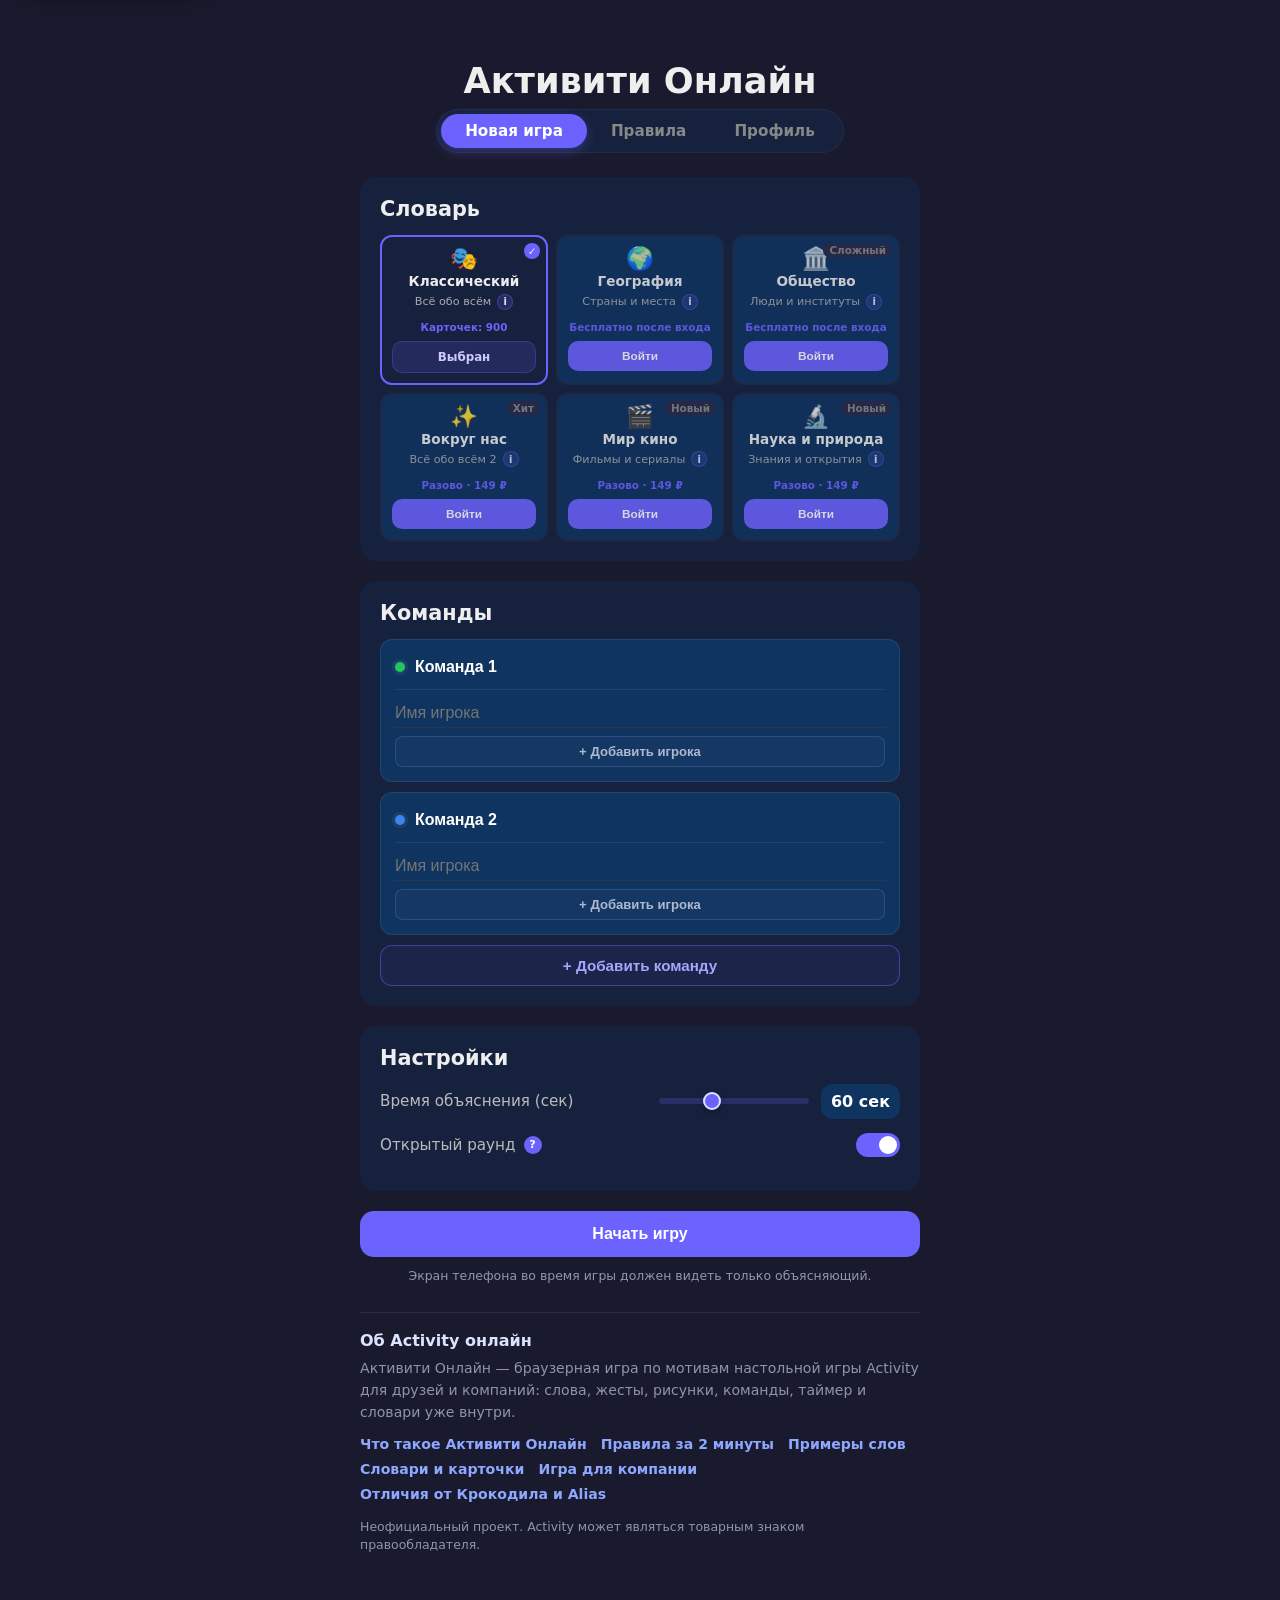
==== commit f16d10d0: "Stabilize mobile setup layout" ====
--- a/index.html
+++ b/index.html
@@ -59,15 +59,11 @@
 <!-- SETUP -->
 <div class="screen active" id="screen-setup">
   <h1>Активити Онлайн</h1>
-  <p class="subtitle">Настройте команды, выберите словарь и начните партию в браузере.</p>
   <nav class="nav-pill" aria-label="Основная навигация">
     <button type="button" class="nav-item active" aria-current="page" onclick="showScreen('setup')">Новая игра</button>
     <button type="button" class="nav-item" onclick="showScreen('rules')">Правила</button>
     <button type="button" class="nav-item" onclick="showScreen('profile')">Профиль</button>
   </nav>
-  <div class="quick-start" aria-label="Важная подсказка">
-    <div class="quick-step"><strong aria-hidden="true">!</strong><span>На просмотр слова телефон берёт только объясняющий. Остальные игроки отворачиваются.</span></div>
-  </div>
   <div class="section">
     <h2>Словарь</h2>
     <div class="dict-grid" id="dict-grid">
@@ -104,6 +100,7 @@
     </div>
   </div>
   <button class="btn btn-primary" id="start-btn">Начать игру</button>
+  <p class="setup-note">Экран телефона во время игры должен видеть только объясняющий.</p>
   <button class="btn btn-secondary" id="continue-game-btn" style="display: none;">Продолжить игру</button>
   <div class="seo-panel">
     <h2>Об Activity онлайн</h2>
@@ -122,7 +119,7 @@
 
 <!-- RULES -->
 <div class="screen" id="screen-rules">
-  <div class="screen-title">🎭 Activity</div>
+  <h1>Активити Онлайн</h1>
   <nav class="nav-pill" aria-label="Основная навигация">
     <button type="button" class="nav-item" onclick="showScreen('setup')">Новая игра</button>
     <button type="button" class="nav-item active" aria-current="page" onclick="showScreen('rules')">Правила</button>
@@ -164,7 +161,7 @@
 
 <!-- PROFILE -->
 <div class="screen" id="screen-profile">
-  <div class="screen-title">🎭 Activity</div>
+  <h1>Активити Онлайн</h1>
   <nav class="nav-pill" aria-label="Основная навигация">
     <button type="button" class="nav-item" onclick="showScreen('setup')">Новая игра</button>
     <button type="button" class="nav-item" onclick="showScreen('rules')">Правила</button>
--- a/style.css
+++ b/style.css
@@ -1,11 +1,11 @@
 *{box-sizing:border-box;margin:0;padding:0}
-body{font-family:'Segoe UI',system-ui,sans-serif;background:#1a1a2e;color:#eee;min-height:100vh;display:flex;align-items:flex-start;justify-content:center;padding:36px 0 56px}
+html,body{width:100%;max-width:100%;overflow-x:hidden}
+body{font-family:'Segoe UI',system-ui,sans-serif;background:#1a1a2e;color:#eee;min-height:100vh;display:flex;align-items:flex-start;justify-content:center;padding:36px 0 56px;overscroll-behavior-x:none}
 .skip-link{position:absolute;left:16px;top:12px;z-index:1000;transform:translateY(-160%);background:#fff;color:#10162b;border-radius:10px;padding:10px 14px;font-weight:900;text-decoration:none;box-shadow:0 8px 24px rgba(0,0,0,.35)}
 .skip-link:focus{transform:translateY(0)}
-.screen{width:100%;max-width:600px;padding:24px 20px;display:none}
+.screen{width:100%;max-width:600px;min-width:0;padding:24px 20px;display:none}
 .screen.active{display:block}
 h1{font-size:2.2rem;font-weight:800;text-align:center;margin-bottom:8px}
-.screen-title{font-size:2.2rem;font-weight:800;text-align:center;margin-bottom:8px}
 h2{font-size:1.3rem;font-weight:700;margin-bottom:14px}
 .subtitle{text-align:center;color:#aaa;margin:0 auto 22px;max-width:520px;line-height:1.35}
 .seo-link-grid a,.keyword-cloud a,.text-link{color:#c8d3ff;text-decoration:none;font-weight:800}
@@ -84,9 +84,7 @@
 .nav-item:focus-visible {
   outline-offset: 2px;
 }
-.quick-start{display:grid;gap:8px;margin:-10px 0 20px}
-.quick-step{display:flex;align-items:flex-start;gap:10px;background:rgba(15,52,96,.74);border:1px solid rgba(142,167,255,.12);border-radius:12px;padding:10px 12px;color:#c9d2e8;font-size:.88rem;line-height:1.35}
-.quick-step strong{display:flex;align-items:center;justify-content:center;width:22px;height:22px;border-radius:50%;background:#6c63ff;color:#fff;font-size:.78rem;flex:0 0 auto}
+.setup-note{margin:0 10px 12px;color:#8f98ad;font-size:.78rem;line-height:1.4;text-align:center}
 .turn-tip{margin:-4px 0 12px;color:#b9c2da;font-size:.9rem;line-height:1.45;text-align:center}
 
 /* Rules Section Styles */
@@ -158,11 +156,12 @@
 .game-open{margin-top:10px;font-size:.8rem;font-weight:700;color:#8ea7ff}
 .requisites-link{color:#8ea7ff;font-weight:700;word-break:break-word}
 .requisites-link:hover{color:#c8d3ff}
-.team-block{background:#0f3460;border-radius:12px;padding:14px;margin-bottom:10px;border-left:4px solid #6c63ff}
+.team-block{background:#0f3460;border:1px solid rgba(255,255,255,.08);border-radius:12px;padding:14px;margin-bottom:10px}
 .team-header{display:flex;align-items:center;gap:10px}
-.team-name-input{background:transparent;border:none;border-bottom:2px solid #6c63ff;color:#fff;font-size:1rem;font-weight:700;padding:4px 0;outline:none;flex:1}
-.add-team-btn{background:none;border:2px dashed #6c63ff;color:#6c63ff;border-radius:12px;padding:12px;width:100%;cursor:pointer;font-size:.95rem;font-weight:600}
-.add-team-btn:hover{background:#6c63ff22}
+.team-color-dot{width:10px;height:10px;border-radius:50%;flex:0 0 auto;box-shadow:0 0 0 3px rgba(255,255,255,.06)}
+.team-name-input{background:transparent;border:none;color:#fff;font-size:1rem;font-weight:700;padding:4px 0;outline:none;flex:1;min-width:0}
+.add-team-btn{background:rgba(108,99,255,.06);border:1px solid rgba(108,99,255,.48);color:#aaa4ff;border-radius:12px;padding:11px 12px;width:100%;cursor:pointer;font-size:.95rem;font-weight:700}
+.add-team-btn:hover{background:rgba(108,99,255,.13);border-color:#6c63ff;color:#c8c4ff}
 .setting-row{display:flex;align-items:center;justify-content:space-between;margin-bottom:14px}
 .setting-row label{font-size:.95rem;color:#bbb;display:flex;align-items:center;gap:8px}
 /* Time slider */
@@ -324,34 +323,26 @@
 .legal-links a:hover{color:#c8d3ff;text-decoration:underline}
 
 /* Players in setup */
-.players-section{margin-top:10px;padding-top:10px;border-top:1px solid rgba(255,255,255,.08)}
-.players-label{
-  font-size:.75rem;
-  color:#a0a0b0;
-  margin-bottom:6px;
-  font-weight:700;
-  text-transform:uppercase;
-  letter-spacing:.05em
-}
+.players-section{margin-top:9px;padding-top:9px;border-top:1px solid rgba(255,255,255,.08)}
 .player-row{display:flex;align-items:center;gap:6px;margin-bottom:6px}
 .player-input{
   background:transparent;
   border:none;
   border-bottom:1px solid #2a3550;
   color:#e0e0f0;
-  font-size:.9rem;
-  padding:3px 0;
+  font-size:1rem;
+  padding:5px 0;
   outline:none;
   flex:1;
   min-width:0
 }
 .player-input:focus{border-bottom-color:#6c63ff}
 .add-player-btn{
-  background:none;
-  border:1px dashed #505070;
-  color:#a0a0b0;
+  background:rgba(255,255,255,.025);
+  border:1px solid rgba(142,167,255,.2);
+  color:#aeb8cf;
   border-radius:8px;
-  padding:5px 12px;
+  padding:7px 12px;
   cursor:pointer;
   font-size:.82rem;
   width:100%;
@@ -359,7 +350,7 @@
   transition:border-color .15s,color .15s;
   font-weight: 700
 }
-.add-player-btn:hover{border-color:#6c63ff;color:#6c63ff}
+.add-player-btn:hover{background:rgba(108,99,255,.08);border-color:#6c63ff;color:#c8c4ff}
 /* Explainer badge */
 .explainer-line{font-size:.9rem;color:#aaa;text-align:center;margin-top:6px}
 .explainer-line strong{color:#fff}
@@ -451,7 +442,7 @@
 @media (max-width: 640px){
   body{padding:20px 0 40px}
   .screen{padding:18px 14px}
-  h1,.screen-title{font-size:2rem}
+  h1{font-size:2rem}
   .subtitle{font-size:.95rem;margin-bottom:18px}
   .section{padding:16px;margin-bottom:14px;border-radius:12px}
   .nav-pill{width:100%}
@@ -461,6 +452,7 @@
   .time-slider-wrap{min-width:0;width:100%;justify-content:space-between}
   #turn-time{width:min(100%,180px)}
   .tooltip-trigger .tooltip-text{width:min(280px, calc(100vw - 32px)) !important;left:50% !important;margin-left:0 !important;transform:translateX(-50%) !important;padding:12px !important;font-size:.84rem !important}
+  .team-name-input,.player-input{font-size:16px}
   .seo-panel{margin-top:22px}
 }
 
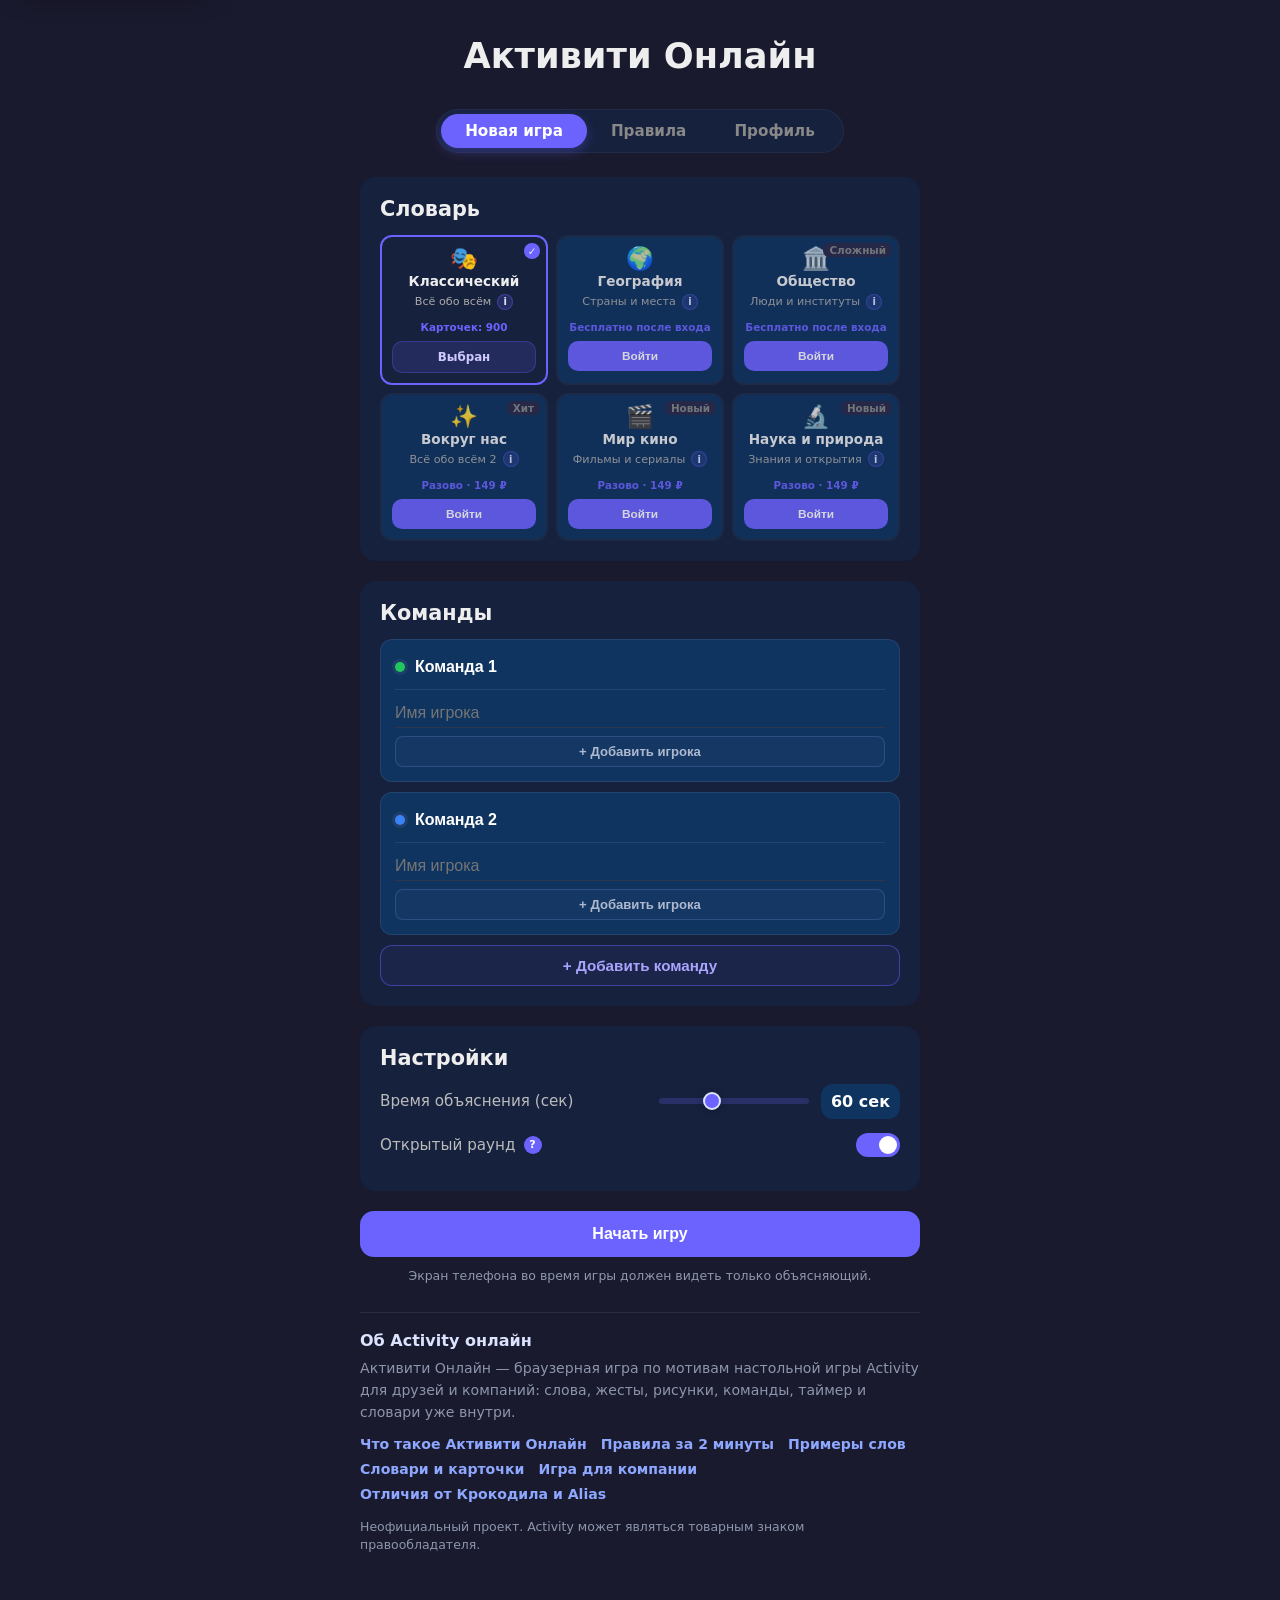
==== commit 6db6da1c: "Center favicon lettermark" ====
--- a/index.html
+++ b/index.html
@@ -29,7 +29,7 @@
 <meta name="twitter:card" content="summary">
 <meta name="twitter:title" content="Активити Онлайн — играть в Activity онлайн с друзьями">
 <meta name="twitter:description" content="Активити Онлайн — браузерная версия настольной игры Activity. Объясняйте слова словами, жестами и рисунками прямо в браузере.">
-<link rel="icon" type="image/svg+xml" href="/favicon.svg">
+<link rel="icon" type="image/svg+xml" sizes="any" href="/favicon.svg?v=2">
 <link rel="stylesheet" href="style.css">
 <script type="application/ld+json">
 {
--- a/style.css
+++ b/style.css
@@ -6,6 +6,7 @@
 .screen{width:100%;max-width:600px;min-width:0;padding:24px 20px;display:none}
 .screen.active{display:block}
 h1{font-size:2.2rem;font-weight:800;text-align:center;margin-bottom:8px}
+#screen-setup>h1,#screen-rules>h1,#screen-profile>h1{transform:translateY(-25px)}
 h2{font-size:1.3rem;font-weight:700;margin-bottom:14px}
 .subtitle{text-align:center;color:#aaa;margin:0 auto 22px;max-width:520px;line-height:1.35}
 .seo-link-grid a,.keyword-cloud a,.text-link{color:#c8d3ff;text-decoration:none;font-weight:800}
@@ -443,6 +444,7 @@
   body{padding:20px 0 40px}
   .screen{padding:18px 14px}
   h1{font-size:2rem}
+  #screen-setup>h1,#screen-rules>h1,#screen-profile>h1{transform:translateY(-14px)}
   .subtitle{font-size:.95rem;margin-bottom:18px}
   .section{padding:16px;margin-bottom:14px;border-radius:12px}
   .nav-pill{width:100%}
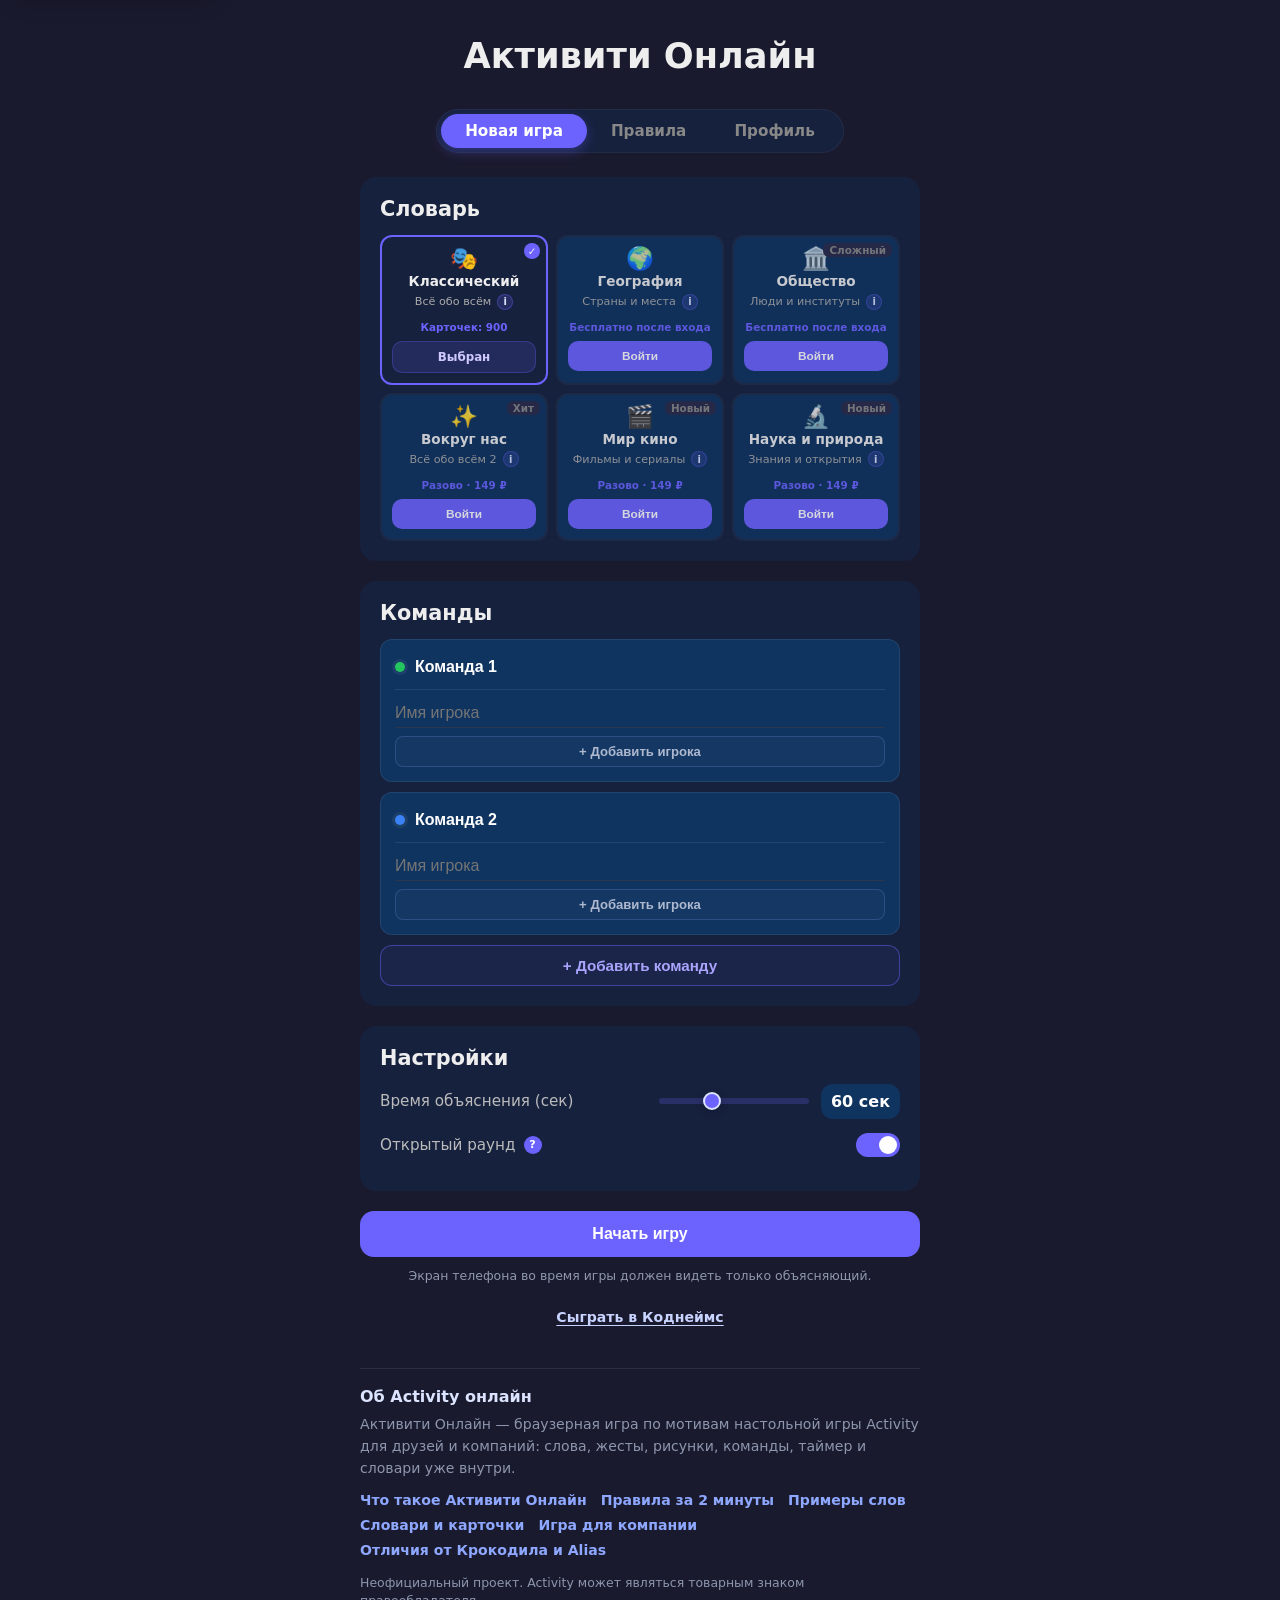
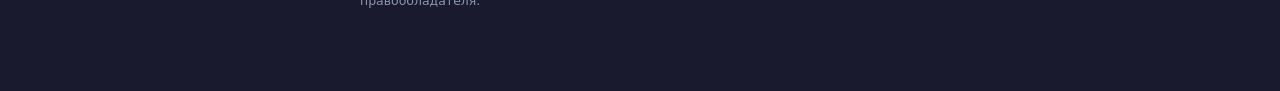
==== commit 65d19882: "Link Activity setup and game results to Codenames" ====
--- a/index.html
+++ b/index.html
@@ -102,6 +102,7 @@
   <button class="btn btn-primary" id="start-btn">Начать игру</button>
   <p class="setup-note">Экран телефона во время игры должен видеть только объясняющий.</p>
   <button class="btn btn-secondary" id="continue-game-btn" style="display: none;">Продолжить игру</button>
+  <p class="other-game-link"><a href="https://code-names.online/?utm_source=activity&amp;utm_medium=referral&amp;utm_campaign=games">Сыграть в Коднеймс</a></p>
   <div class="seo-panel">
     <h2>Об Activity онлайн</h2>
     <p>Активити Онлайн — браузерная игра по мотивам настольной игры Activity для друзей и компаний: слова, жесты, рисунки, команды, таймер и словари уже внутри.</p>
@@ -341,6 +342,7 @@
     <div id="go-team-stats"></div>
     <div id="go-highlights"></div>
     <button class="btn btn-primary" id="restart-btn">Играть ещё раз</button>
+    <p class="other-game-link"><a href="https://code-names.online/?utm_source=activity&amp;utm_medium=referral&amp;utm_campaign=games">Попробовать Коднеймс</a></p>
   </div>
 </div>
 
--- a/style.css
+++ b/style.css
@@ -86,6 +86,9 @@
   outline-offset: 2px;
 }
 .setup-note{margin:0 10px 12px;color:#8f98ad;font-size:.78rem;line-height:1.4;text-align:center}
+.other-game-link{text-align:center;margin:6px 0 0;font-size:.88rem;line-height:1.4}
+.other-game-link a{display:inline-flex;align-items:center;justify-content:center;min-height:44px;max-width:100%;padding:8px 12px;color:#c8d3ff;font-weight:600;text-decoration:underline;text-underline-offset:3px}
+.other-game-link a:hover{color:#fff}
 .turn-tip{margin:-4px 0 12px;color:#b9c2da;font-size:.9rem;line-height:1.45;text-align:center}
 
 /* Rules Section Styles */
